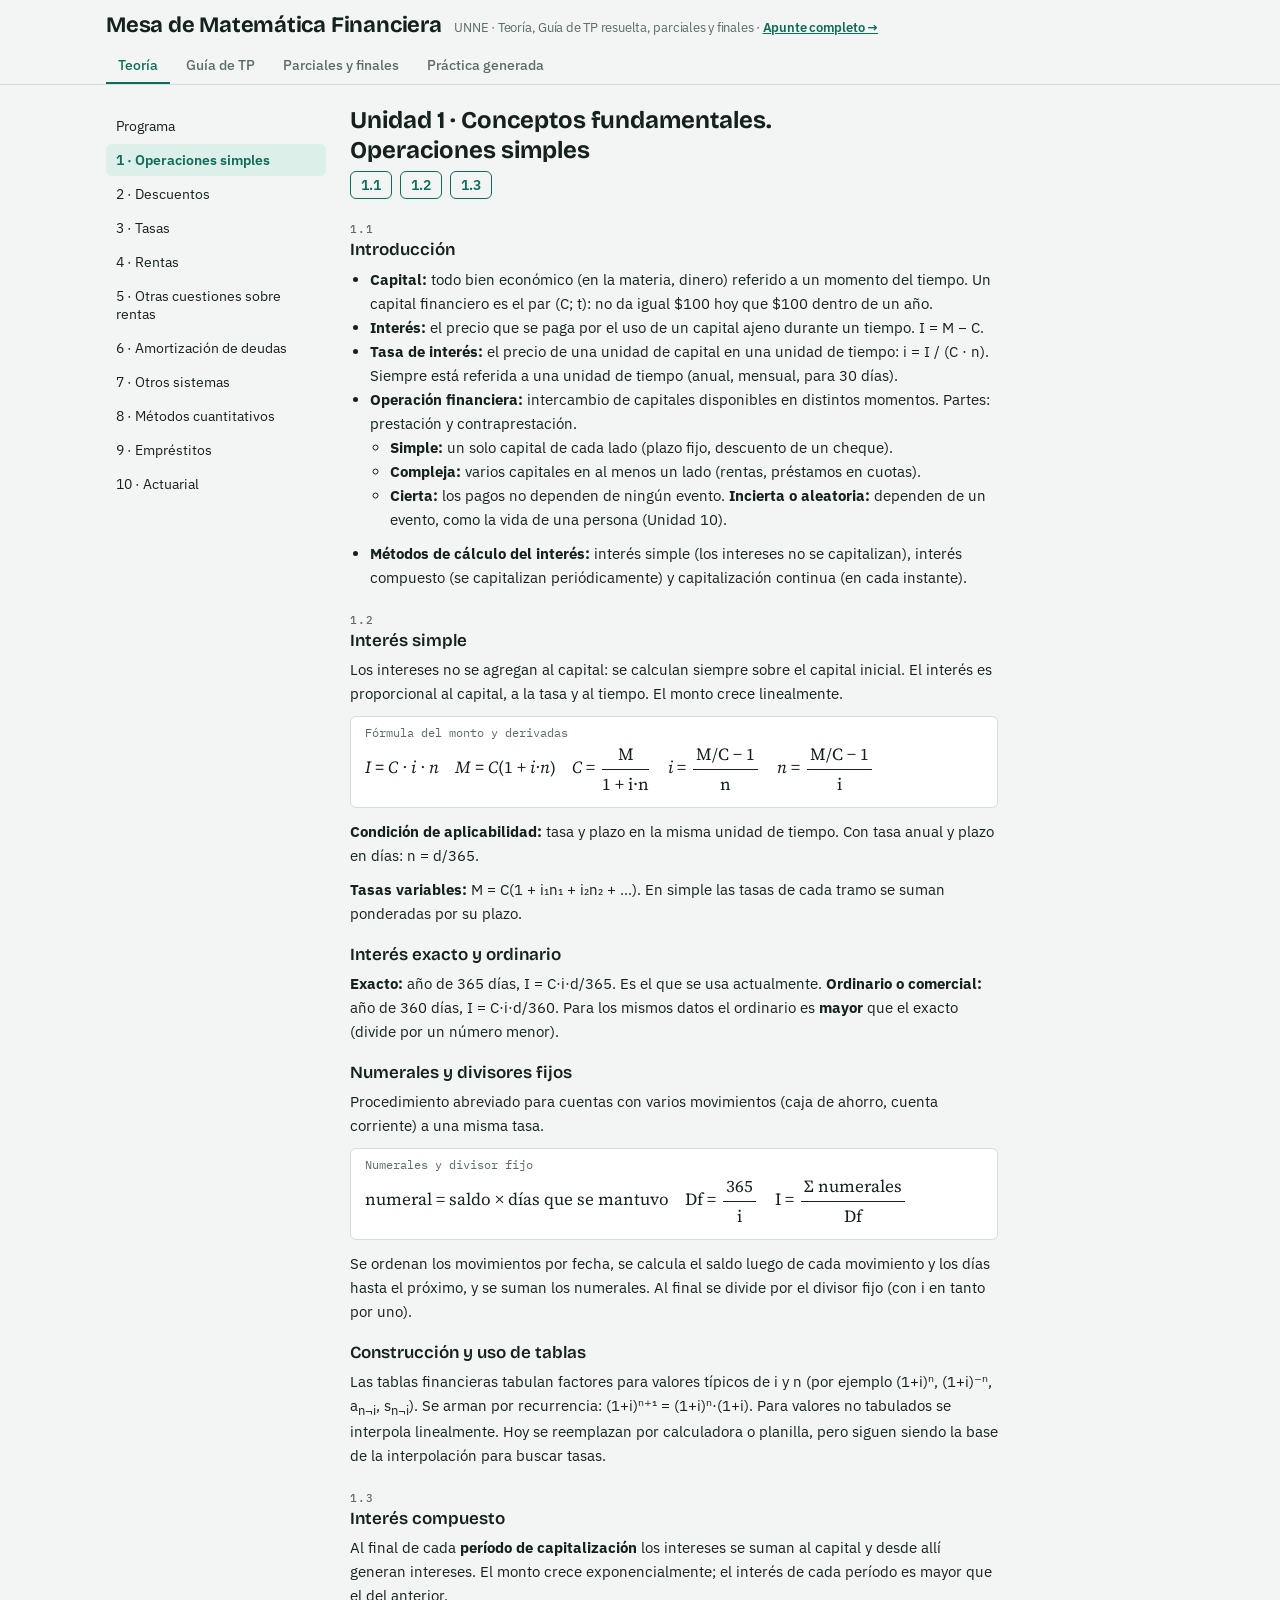
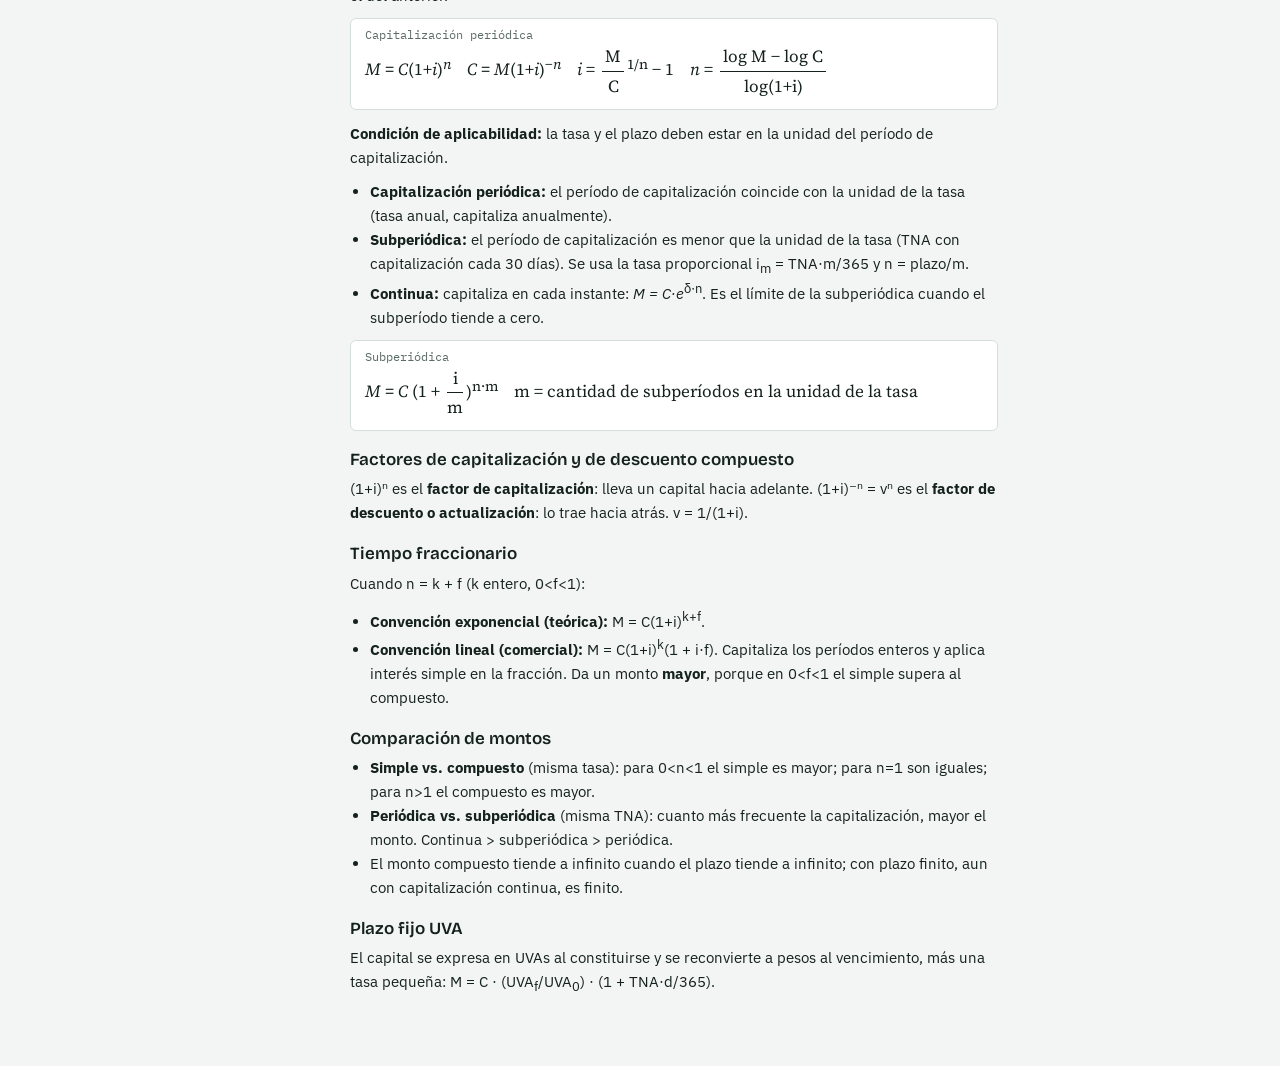
==== matematica-financiera/index.html @ 685d404f "Agregar Matemática Financiera (3er año): app de estudio y apunte completo Co-Authored-By: Claude Opu" ====
<!DOCTYPE html>
<html lang="es">
<head>
<meta charset="utf-8">
<meta name="viewport" content="width=device-width, initial-scale=1, viewport-fit=cover">
<title>Mesa de Matemática Financiera</title>
</head>
<body>
<link rel="preconnect" href="https://fonts.googleapis.com">
<link rel="stylesheet" href="https://fonts.googleapis.com/css2?family=Bricolage+Grotesque:opsz,wght@12..96,500;12..96,700&family=IBM+Plex+Sans:wght@400;500;600&family=IBM+Plex+Mono:wght@400;500&family=Source+Serif+4:ital,wght@0,400;1,400&display=swap">
<style>
/* Layout: barra superior con pestañas + columna de contenido de ancho de lectura; calculadoras en grilla de tarjetas */
:root{
  --bg:#f3f5f4; --surface:#ffffff; --ink:#14211d; --muted:#5b6b66; --line:#d6dedb;
  --accent:#0f6b5a; --accent-soft:#dcefe9; --warn:#a2541a; --ok:#1d7a3e; --bad:#b3261e;
  --display:"Bricolage Grotesque",system-ui,sans-serif;
  --body:"IBM Plex Sans",system-ui,sans-serif;
  --mono:"IBM Plex Mono",ui-monospace,Consolas,monospace;
  --math:"Source Serif 4",Georgia,serif;
}
@media (prefers-color-scheme: dark){:root:not([data-theme="light"]){
  --bg:#0f1614; --surface:#17211e; --ink:#e4ece9; --muted:#97a8a2; --line:#2a3833;
  --accent:#4fc2a6; --accent-soft:#1c3a33; --warn:#e3a066; --ok:#6fcf8e; --bad:#ff8a80; color-scheme:dark}}
:root[data-theme="dark"]{
  --bg:#0f1614; --surface:#17211e; --ink:#e4ece9; --muted:#97a8a2; --line:#2a3833;
  --accent:#4fc2a6; --accent-soft:#1c3a33; --warn:#e3a066; --ok:#6fcf8e; --bad:#ff8a80; color-scheme:dark}
*{box-sizing:border-box}
body{background:var(--bg);color:var(--ink);font:15px/1.6 var(--body);margin:0}
header{position:sticky;top:env(safe-area-inset-top,0px);z-index:5;background:var(--bg);border-bottom:1px solid var(--line)}
.hwrap{max-width:1100px;margin:0 auto;padding:12px 16px 0}
h1{font:700 22px/1.2 var(--display);margin:0 0 10px;letter-spacing:-.01em}
h1 small{font:400 13px var(--body);color:var(--muted);margin-left:8px}
nav{display:flex;gap:4px;overflow-x:auto}
nav button{font:500 14px var(--body);background:none;border:0;border-bottom:2px solid transparent;color:var(--muted);padding:8px 12px;cursor:pointer;white-space:nowrap}
nav button[aria-selected="true"]{color:var(--accent);border-bottom-color:var(--accent)}
nav button:focus-visible,button:focus-visible,input:focus-visible,select:focus-visible{outline:2px solid var(--accent);outline-offset:2px}
main{max-width:1100px;margin:0 auto;padding:20px 16px 60px}
h2{font:700 24px/1.25 var(--display);margin:0 0 6px;text-wrap:balance}
h3{font:600 17px/1.3 var(--display);margin:18px 0 6px}
p{margin:0 0 10px}
.lead{color:var(--muted);max-width:68ch;margin-bottom:18px}
.eyebrow{font:500 11px var(--mono);letter-spacing:.08em;text-transform:uppercase;color:var(--muted)}
.split{display:grid;grid-template-columns:220px 1fr;gap:24px}
.split>*{min-width:0}
.side{display:flex;flex-direction:column;gap:2px;position:sticky;top:110px;align-self:start}
.side button{text-align:left;background:none;border:0;padding:7px 10px;border-radius:6px;font:14px var(--body);color:var(--ink);cursor:pointer}
.side button.on{background:var(--accent-soft);color:var(--accent);font-weight:600}
.theory{max-width:72ch}
.theory ul{padding-left:20px;margin:0 0 10px}
.f{font:17px/1.7 var(--math);background:var(--surface);border:1px solid var(--line);border-radius:6px;padding:8px 14px;margin:8px 0 12px;overflow-x:auto}
.f i{font-style:italic}
.f .lbl{font:12px var(--mono);color:var(--muted);display:block}
.frac{display:inline-flex;flex-direction:column;vertical-align:middle;text-align:center;margin:0 3px}
.frac>span:first-child{border-bottom:1px solid currentColor;padding:0 3px}
.note{border-left:3px solid var(--warn);padding:6px 12px;background:var(--surface);margin:10px 0;font-size:14px}
.grid{display:grid;grid-template-columns:repeat(auto-fill,minmax(320px,1fr));gap:16px}
.card{background:var(--surface);border:1px solid var(--line);border-radius:8px;padding:16px;min-width:0}
.card h3{margin-top:0}
label{display:block;font-size:13px;color:var(--muted);margin:8px 0 3px}
input,select{width:100%;font:15px var(--mono);padding:7px 9px;border:1px solid var(--line);border-radius:6px;background:var(--bg);color:var(--ink)}
.row{display:grid;grid-template-columns:1fr 1fr;gap:10px}
.row>*{min-width:0}
.btn{font:600 14px var(--body);background:var(--accent);color:var(--surface);border:0;border-radius:6px;padding:8px 14px;cursor:pointer;margin-top:12px}
.btn.ghost{background:none;color:var(--accent);border:1px solid var(--accent)}
.out{font:14px/1.6 var(--mono);margin-top:12px;padding:10px;border-radius:6px;background:var(--accent-soft);white-space:pre-wrap;font-variant-numeric:tabular-nums}
.out:empty{display:none}
.tbl{overflow-x:auto;margin-top:12px}
table{border-collapse:collapse;font:13px var(--mono);font-variant-numeric:tabular-nums;width:100%}
th,td{padding:4px 8px;border-bottom:1px solid var(--line);text-align:right;white-space:nowrap}
th{color:var(--muted);font-weight:500}
.filters{display:flex;flex-wrap:wrap;gap:8px;margin-bottom:14px;align-items:center}
.filters input{max-width:280px}
.filters select{width:auto}
.chip{font:500 12px var(--mono);padding:2px 8px;border-radius:99px;background:var(--accent-soft);color:var(--accent)}
.ex{background:var(--surface);border:1px solid var(--line);border-radius:8px;padding:14px 16px;margin-bottom:12px}
.ex.done{opacity:.7}
.exhead{display:flex;justify-content:space-between;gap:10px;align-items:center;margin-bottom:6px;flex-wrap:wrap}
.ex .ans{margin-top:10px;font:14px/1.6 var(--mono);background:var(--accent-soft);padding:8px 10px;border-radius:6px}
.ex details summary{cursor:pointer;color:var(--accent);font-weight:600;font-size:14px;margin-top:6px}
.chk{display:flex;gap:6px;align-items:center;font-size:13px;color:var(--muted);cursor:pointer}
.chk input{width:auto}
.q{background:var(--surface);border:1px solid var(--line);border-radius:8px;padding:18px;max-width:760px}
.opt{display:flex;gap:10px;align-items:flex-start;padding:9px 12px;border:1px solid var(--line);border-radius:6px;margin:6px 0;cursor:pointer}
.opt input{width:auto;margin-top:5px}
.opt.right{border-color:var(--ok);background:color-mix(in srgb,var(--ok) 12%,transparent)}
.opt.wrong{border-color:var(--bad);background:color-mix(in srgb,var(--bad) 12%,transparent)}
.exp{margin-top:10px;font-size:14px;border-left:3px solid var(--accent);padding:4px 12px}
.score{display:flex;gap:16px;flex-wrap:wrap;margin-bottom:14px;font:14px var(--mono)}
.score b{font:700 22px var(--display);display:block;color:var(--accent)}
.fb{font-weight:600;margin-top:8px}
.fb.ok{color:var(--ok)} .fb.no{color:var(--bad)}
.prog{height:6px;background:var(--line);border-radius:3px;overflow:hidden;margin:4px 0 14px;max-width:420px}
.prog>div{height:100%;background:var(--accent)}
.steps{display:flex;flex-direction:column;gap:8px;margin-top:10px;font-size:14.5px}
.step{background:var(--bg);border:1px solid var(--line);border-radius:6px;padding:8px 12px;overflow-x:auto}
.step table{width:auto;margin-top:6px}
.lt{font:12.5px/1.5 var(--mono);margin:0;white-space:pre;overflow-x:auto}
.exam>summary{cursor:pointer;list-style:none;display:flex;gap:10px;align-items:center;flex-wrap:wrap}
.exam[open]>summary{margin-bottom:8px}
.src{font-size:13px;color:var(--muted)}
.xq{border-top:1px solid var(--line);padding-top:10px;margin-top:10px}
@media (max-width:760px){.split{grid-template-columns:1fr}.side{position:static;flex-direction:row;overflow-x:auto}.side button{white-space:nowrap}.row{grid-template-columns:1fr}}
@media (prefers-reduced-motion:reduce){*{transition:none!important}}
</style>

<header><div class="hwrap">
<h1>Mesa de Matemática Financiera <small>UNNE · Teoría, Guía de TP resuelta, parciales y finales · <a href="apunte.html" style="color:var(--accent);font-weight:600">Apunte completo →</a></small></h1>
<nav role="tablist" id="tabs">
  <button data-t="teoria" aria-selected="true">Teoría</button>

  <button data-t="guia">Guía de TP</button>
  <button data-t="examenes">Parciales y finales</button>
  <button data-t="practica">Práctica generada</button>
</nav></div></header>

<main>
<!-- TEORÍA -->
<section id="teoria">
  <div class="split">
    <div class="side" id="unitNav"></div>
    <div class="theory" id="unitBody"></div>
  </div>
</section>

<!-- CALCULADORAS -->

<!-- GUÍA -->
<section id="guia" hidden>
  <h2>Guía de Trabajos Prácticos 2023</h2>
  <p class="lead">Enunciados resumidos de la guía de la cátedra con la respuesta oficial y la resolución paso a paso. Resolvé en papel primero, después comparás y marcás el ejercicio como hecho. El progreso queda guardado en este navegador.</p>
  <div class="prog"><div id="gprog" style="width:0"></div></div>
  <div class="filters">
    <input id="gq" placeholder="Buscar (ej.: francés, UVA, CFT)">
    <select id="gu"></select>
    <label class="chk"><input type="checkbox" id="gpend"> Solo pendientes</label>
    <span class="chip" id="gcount"></span>
  </div>
  <div id="glist"></div>
</section>

<!-- EXÁMENES -->
<section id="examenes" hidden>
  <h2>Parciales y finales</h2>
  <p class="lead">Exámenes de la materia con enunciado y resolución desarrollada. Cada examen indica de dónde sale: la solución propuesta por la cátedra (desarrollada acá paso a paso) o una resolución propia cuando no había solución.</p>
  <div class="filters"><select id="xf"><option value="">Todos</option><option>Final</option><option>Parcial</option></select><span class="chip" id="xcount"></span></div>
  <div id="xlist"></div>
</section>

<!-- PRÁCTICA -->
<section id="practica" hidden>
  <h2>Práctica generada</h2>
  <p class="lead">Ejercicios con datos aleatorios y corrección automática (tolerancia 0,5%). Elegí un tema, resolvé y escribí el resultado.</p>
  <div class="filters"><select id="pt"></select><button class="btn ghost" style="margin:0" onclick="newProb()">Nuevo ejercicio</button></div>
  <div class="score"><div><b id="pok">0</b>correctas</div><div><b id="ptot">0</b>intentos</div></div>
  <div class="q" id="pbox"></div>
</section>

<!-- QUIZ -->
</main>

<script>
/* ---------- utilidades ---------- */
const $=id=>document.getElementById(id);
const num=id=>{const v=String($(id).value).replace(/\s/g,'').replace(/\.(?=\d{3}(\D|$))/g,'').replace(',','.');return v===''?NaN:parseFloat(v)};
const fm=(x,d=2)=>isFinite(x)?x.toLocaleString('es-AR',{minimumFractionDigits:d,maximumFractionDigits:d}):'—';
const pc=(x,d=4)=>isFinite(x)?fm(x*100,d)+'%':'—';
const store={get(k,d){try{const v=localStorage.getItem('mf_'+k);return v?JSON.parse(v):d}catch(e){return d}},set(k,v){try{localStorage.setItem('mf_'+k,JSON.stringify(v))}catch(e){}}};

/* ---------- pestañas ---------- */
document.querySelectorAll('#tabs button').forEach(b=>b.onclick=()=>show(b.dataset.t));
function show(t){if(!document.getElementById(t))t='teoria';document.querySelectorAll('#tabs button').forEach(b=>b.setAttribute('aria-selected',b.dataset.t===t));
  document.querySelectorAll('main>section').forEach(s=>s.hidden=s.id!==t);store.set('tab',t);scrollTo(0,0)}

/* ---------- TEORÍA ---------- */
const F=(lbl,html)=>`<div class="f"><span class="lbl">${lbl}</span>${html}</div>`;
const fr=(a,b)=>`<span class="frac"><span>${a}</span><span>${b}</span></span>`;
const S=(n,t)=>`<h3 id="s${n.replace('.','_')}"><span class="eyebrow">${n}</span><br>${t}</h3>`;
const UNITS=[
{id:'u0',t:'Programa',h:`
<h2>Programa de la asignatura</h2>
<p class="lead">Contenido analítico de la Resolución 350/23 (FCE–UNNE). Cada unidad de esta sección de teoría sigue la misma numeración.</p>
<ol style="padding-left:20px">
<li><b>Conceptos fundamentales. Operaciones simples.</b> Introducción · Interés simple · Interés compuesto.</li>
<li><b>Descuentos.</b> Distintos regímenes · Equivalencia de capitales · Vencimiento común y medio.</li>
<li><b>Tasas de interés y de descuento.</b> Concepto y estructura · Tasas periódicas y subperiódicas · Tasas efectivas, inflación y CFT · Equivalencia entre tasas nominales · Teoría general del interés.</li>
<li><b>Operaciones complejas: rentas.</b> Rentas en general · Ciertas temporarias constantes · Cálculo de la tasa · Relaciones entre rentas.</li>
<li><b>Otras cuestiones sobre rentas.</b> A interés simple y combinadas · Subperiódicas, fraccionadas y continuas · Variables · Perpetuas.</li>
<li><b>Sistemas de amortización de deudas.</b> Conceptos · Sistema francés.</li>
<li><b>Otros sistemas de amortización.</b> Americano · Alemán · Cuotas variables · Ahorro y préstamo · Sistemas directos · Ajuste por inflación.</li>
<li><b>Métodos cuantitativos de valuación.</b> Valuación de deudas · Proyectos de inversión · Costo capitalizado · Activos sujetos a agotamiento · Desvalorización monetaria.</li>
<li><b>Empréstitos.</b> Empréstitos en general · Valuación de un título.</li>
<li><b>Nociones de actuarial.</b> Funciones biométricas · Seguros en caso de vida · Seguros en caso de muerte · Primas periódicas · Reservas matemáticas.</li>
</ol>
<div class="note">Bibliografía básica del programa: Gianneschi, <i>Matemática Financiera</i> (2009); González Galé, <i>Elementos de Cálculo Actuarial</i> (1959). Material de la cátedra: apuntes de la Cra. Rott, Cr. López, Dr. Maurel, Cra. Allmand de Berton, Lic. Labrousse y Cra. Parmetler.</div>`},

{id:'u1',t:'1 · Operaciones simples',h:`
<h2>Unidad 1 · Conceptos fundamentales. Operaciones simples</h2>
${S('1.1','Introducción')}
<ul><li><b>Capital:</b> todo bien económico (en la materia, dinero) referido a un momento del tiempo. Un capital financiero es el par (C; t): no da igual $100 hoy que $100 dentro de un año.</li>
<li><b>Interés:</b> el precio que se paga por el uso de un capital ajeno durante un tiempo. I = M − C.</li>
<li><b>Tasa de interés:</b> el precio de una unidad de capital en una unidad de tiempo: i = I / (C · n). Siempre está referida a una unidad de tiempo (anual, mensual, para 30 días).</li>
<li><b>Operación financiera:</b> intercambio de capitales disponibles en distintos momentos. Partes: prestación y contraprestación.
 <ul><li><b>Simple:</b> un solo capital de cada lado (plazo fijo, descuento de un cheque).</li>
 <li><b>Compleja:</b> varios capitales en al menos un lado (rentas, préstamos en cuotas).</li>
 <li><b>Cierta:</b> los pagos no dependen de ningún evento. <b>Incierta o aleatoria:</b> dependen de un evento, como la vida de una persona (Unidad 10).</li></ul></li>
<li><b>Métodos de cálculo del interés:</b> interés simple (los intereses no se capitalizan), interés compuesto (se capitalizan periódicamente) y capitalización continua (en cada instante).</li></ul>

${S('1.2','Interés simple')}
<p>Los intereses no se agregan al capital: se calculan siempre sobre el capital inicial. El interés es proporcional al capital, a la tasa y al tiempo. El monto crece linealmente.</p>
${F('Fórmula del monto y derivadas',`<i>I = C · i · n</i> &nbsp;&nbsp; <i>M = C</i>(1 + <i>i·n</i>) &nbsp;&nbsp; <i>C</i> = ${fr('M','1 + i·n')} &nbsp;&nbsp; <i>i</i> = ${fr('M/C − 1','n')} &nbsp;&nbsp; <i>n</i> = ${fr('M/C − 1','i')}`)}
<p><b>Condición de aplicabilidad:</b> tasa y plazo en la misma unidad de tiempo. Con tasa anual y plazo en días: n = d/365.</p>
<p><b>Tasas variables:</b> M = C(1 + i₁n₁ + i₂n₂ + …). En simple las tasas de cada tramo se suman ponderadas por su plazo.</p>
<h3>Interés exacto y ordinario</h3>
<p><b>Exacto:</b> año de 365 días, I = C·i·d/365. Es el que se usa actualmente. <b>Ordinario o comercial:</b> año de 360 días, I = C·i·d/360. Para los mismos datos el ordinario es <b>mayor</b> que el exacto (divide por un número menor).</p>
<h3>Numerales y divisores fijos</h3>
<p>Procedimiento abreviado para cuentas con varios movimientos (caja de ahorro, cuenta corriente) a una misma tasa.</p>
${F('Numerales y divisor fijo',`numeral = saldo × días que se mantuvo &nbsp;&nbsp; Df = ${fr('365','i')} &nbsp;&nbsp; I = ${fr('Σ numerales','Df')}`)}
<p>Se ordenan los movimientos por fecha, se calcula el saldo luego de cada movimiento y los días hasta el próximo, y se suman los numerales. Al final se divide por el divisor fijo (con i en tanto por uno).</p>
<h3>Construcción y uso de tablas</h3>
<p>Las tablas financieras tabulan factores para valores típicos de i y n (por ejemplo (1+i)ⁿ, (1+i)⁻ⁿ, a<sub>n¬i</sub>, s<sub>n¬i</sub>). Se arman por recurrencia: (1+i)ⁿ⁺¹ = (1+i)ⁿ·(1+i). Para valores no tabulados se interpola linealmente. Hoy se reemplazan por calculadora o planilla, pero siguen siendo la base de la interpolación para buscar tasas.</p>

${S('1.3','Interés compuesto')}
<p>Al final de cada <b>período de capitalización</b> los intereses se suman al capital y desde allí generan intereses. El monto crece exponencialmente; el interés de cada período es mayor que el del anterior.</p>
${F('Capitalización periódica',`<i>M = C</i>(1+<i>i</i>)<sup><i>n</i></sup> &nbsp;&nbsp; <i>C = M</i>(1+<i>i</i>)<sup>−<i>n</i></sup> &nbsp;&nbsp; <i>i</i> = ${fr('M','C')}<sup>1/n</sup> − 1 &nbsp;&nbsp; <i>n</i> = ${fr('log M − log C','log(1+i)')}`)}
<p><b>Condición de aplicabilidad:</b> la tasa y el plazo deben estar en la unidad del período de capitalización.</p>
<ul><li><b>Capitalización periódica:</b> el período de capitalización coincide con la unidad de la tasa (tasa anual, capitaliza anualmente).</li>
<li><b>Subperiódica:</b> el período de capitalización es menor que la unidad de la tasa (TNA con capitalización cada 30 días). Se usa la tasa proporcional i<sub>m</sub> = TNA·m/365 y n = plazo/m.</li>
<li><b>Continua:</b> capitaliza en cada instante: <i>M = C·e</i><sup>δ·n</sup>. Es el límite de la subperiódica cuando el subperíodo tiende a cero.</li></ul>
${F('Subperiódica',`<i>M = C</i> (1 + ${fr('i','m')})<sup>n·m</sup> &nbsp;&nbsp; m = cantidad de subperíodos en la unidad de la tasa`)}
<h3>Factores de capitalización y de descuento compuesto</h3>
<p>(1+i)ⁿ es el <b>factor de capitalización</b>: lleva un capital hacia adelante. (1+i)⁻ⁿ = vⁿ es el <b>factor de descuento o actualización</b>: lo trae hacia atrás. v = 1/(1+i).</p>
<h3>Tiempo fraccionario</h3>
<p>Cuando n = k + f (k entero, 0&lt;f&lt;1):</p>
<ul><li><b>Convención exponencial (teórica):</b> M = C(1+i)<sup>k+f</sup>.</li>
<li><b>Convención lineal (comercial):</b> M = C(1+i)<sup>k</sup>(1 + i·f). Capitaliza los períodos enteros y aplica interés simple en la fracción. Da un monto <b>mayor</b>, porque en 0&lt;f&lt;1 el simple supera al compuesto.</li></ul>
<h3>Comparación de montos</h3>
<ul><li><b>Simple vs. compuesto</b> (misma tasa): para 0&lt;n&lt;1 el simple es mayor; para n=1 son iguales; para n&gt;1 el compuesto es mayor.</li>
<li><b>Periódica vs. subperiódica</b> (misma TNA): cuanto más frecuente la capitalización, mayor el monto. Continua &gt; subperiódica &gt; periódica.</li>
<li>El monto compuesto tiende a infinito cuando el plazo tiende a infinito; con plazo finito, aun con capitalización continua, es finito.</li></ul>
<h3>Plazo fijo UVA</h3>
<p>El capital se expresa en UVAs al constituirse y se reconvierte a pesos al vencimiento, más una tasa pequeña: M = C · (UVA<sub>f</sub>/UVA<sub>0</sub>) · (1 + TNA·d/365).</p>`},

{id:'u2',t:'2 · Descuentos',h:`
<h2>Unidad 2 · Descuentos</h2>
${S('2.1','Descuento. Distintos regímenes')}
<p><b>Descuento:</b> operación de adelantar el cobro de un capital (documento, pagaré, cheque de pago diferido) con vencimiento futuro. Elementos: N valor nominal o escrito (al vencimiento), V valor actual o efectivo, D = N − V descuento, n plazo que falta para el vencimiento.</p>
<h3>Descuento comercial (o bancario)</h3>
<p>Interés simple sobre el valor <b>nominal</b> con una tasa de descuento (adelantada) d.</p>
${F('Fórmulas',`<i>D<sub>c</sub> = N · d · n</i> &nbsp;&nbsp; <i>V = N</i>(1 − <i>d·n</i>) &nbsp;&nbsp; <i>N</i> = ${fr('V','1 − d·n')} &nbsp;&nbsp; <i>n</i> = ${fr('D','N · d')}`)}
<p>Limitación: si d·n ≥ 1, V ≤ 0 (absurdo). Si d fuera negativa, V &gt; N. Con gastos y sellado sobre N: V = N(1 − d·n − g).</p>
<h3>Descuento racional (o matemático) a interés simple</h3>
<p>Interés simple sobre el valor <b>actual</b> con tasa de interés (vencida) i. Es la inversa del monto simple.</p>
${F('Fórmulas',`<i>V</i> = ${fr('N','1 + i·n')} &nbsp;&nbsp; <i>D<sub>r</sub> = V · i · n</i> = ${fr('N · i · n','1 + i·n')}`)}
<h3>Descuento compuesto discreto y continuo</h3>
${F('Racional compuesto (tasa vencida)',`<i>V = N</i>(1+<i>i</i>)<sup>−n</sup> &nbsp;&nbsp; <i>D = N</i>[1 − (1+<i>i</i>)<sup>−n</sup>]`)}
${F('Continuo',`<i>V = N · e</i><sup>−δ·n</sup> &nbsp;&nbsp; <i>D = N</i>(1 − e<sup>−δn</sup>)`)}
<h3>Descuento con tasa de descuento (compuesto)</h3>
<p>La tasa adelantada se aplica período a período sobre el valor que va quedando:</p>
${F('Fórmula',`<i>V = N</i>(1 − <i>d</i>)<sup>n</sup> &nbsp;&nbsp; <i>D = N</i>[1 − (1 − d)<sup>n</sup>]`)}
<h3>Comparación entre los distintos tipos</h3>
<ul><li>D<sub>c</sub> − D<sub>r</sub> = D<sub>r</sub>·i·n: el comercial siempre supera al racional simple (a igual tasa).</li>
<li>Para n&gt;1 y la misma tasa: <b>menor valor actual</b> (mayor descuento) con el <b>comercial</b>; <b>mayor valor actual</b> (menor descuento) con el <b>racional a interés simple</b>. El compuesto queda en medio.</li>
<li>Para 0&lt;n&lt;1 el racional compuesto da menor V que el simple (se invierte la relación simple/compuesto).</li></ul>

${S('2.2','Equivalencia de capitales')}
<p>Dos o más capitales (o conjuntos de capitales) son <b>equivalentes</b> a una tasa dada si, valuados en un mismo momento (fecha focal), tienen el mismo valor.</p>
${F('Ecuación de equivalencia',`Σ V(capitales que se reemplazan) = Σ V(capitales nuevos), todos a la misma tasa y fecha`)}
<ul><li>A <b>interés compuesto</b> la equivalencia se mantiene cualquiera sea la fecha focal: es el método adecuado.</li>
<li>A <b>interés simple o descuento comercial</b> el resultado depende de la fecha elegida; por eso se acuerda (habitualmente el momento de la operación o de la refinanciación).</li>
<li>Aplicaciones: refinanciaciones, reemplazo de cheques, cálculo del precio de contado de una venta en cuotas.</li></ul>

${S('2.3','Vencimiento común y vencimiento medio')}
<p><b>Vencimiento común:</b> se reemplazan varios documentos por uno solo, con fecha de vencimiento o nominal fijado; la incógnita es el otro dato.</p>
${F('Comercial: plazo del documento único de valor N',`N(1 − d·n) = Σ N<sub>k</sub>(1 − d·n<sub>k</sub>) &nbsp;⇒&nbsp; <i>n</i> = ${fr('N − Σ N<sub>k</sub>(1 − d·n<sub>k</sub>)','N · d')}`)}
${F('Compuesto',`N(1+i)<sup>−n</sup> = Σ N<sub>k</sub>(1+i)<sup>−n<sub>k</sub></sup> &nbsp;⇒&nbsp; n = ${fr('log N − log Σ V<sub>k</sub>','log(1+i)')}`)}
<p><b>Vencimiento medio:</b> caso particular en que el nominal del nuevo documento es la <b>suma de los nominales</b>: N = ΣN<sub>k</sub>.</p>
${F('Vencimiento medio con descuento comercial',`<i>n</i> = ${fr('Σ N<sub>k</sub> · n<sub>k</sub>','Σ N<sub>k</sub>')} &nbsp;&nbsp; (promedio ponderado: no depende de la tasa)`)}
<p>Con descuento racional o compuesto el vencimiento medio sí depende de la tasa y se obtiene de la ecuación de equivalencia.</p>`},

{id:'u3',t:'3 · Tasas',h:`
<h2>Unidad 3 · Tasas de interés y de descuento</h2>
${S('3.1','Tasa de interés y de descuento. Estructura de la tasa')}
<ul><li><b>Tasa de interés (vencida) i:</b> rendimiento por unidad de capital <b>inicial</b>: i = I/C. Se paga al final.</li>
<li><b>Tasa de descuento (adelantada) d:</b> rendimiento por unidad de capital <b>final</b>: d = D/N. Se cobra al inicio.</li></ul>
${F('Relación para el mismo plazo',`<i>d</i> = ${fr('i','1 + i')} &nbsp;&nbsp; <i>i</i> = ${fr('d','1 − d')} &nbsp;&nbsp; (d &lt; i siempre) &nbsp;&nbsp; d = i·v`)}
<p><b>Estructura de la tasa de interés:</b> la tasa de mercado se compone de una tasa pura (precio del tiempo, real), una prima por inflación esperada y una prima por riesgo (de crédito, de liquidez, de plazo), más los costos de intermediación. Por eso la tasa activa (que cobran los bancos) supera a la pasiva (que pagan).</p>

${S('3.2','Tasas de interés periódicas y subperiódicas')}
<ul><li><b>Nominal (TNA):</b> la tasa anual pactada en el contrato; sirve de base para calcular las demás. Con capitalización subperiódica no es la que efectivamente se gana.</li>
<li><b>Proporcional:</b> i<sub>m</sub> = TNA·m/365 (o TNA/k con k subperíodos al año). Se obtiene dividiendo la nominal; es la efectiva para el subperíodo.</li>
<li><b>Efectiva:</b> la que realmente se obtiene en un período, considerando las capitalizaciones: i = (1 + TNA/k)<sup>k</sup> − 1.</li>
<li><b>Equivalente:</b> la tasa subperiódica i<sub>(k)</sub> que capitalizada k veces produce lo mismo que la efectiva: i<sub>(k)</sub> = (1+i)<sup>1/k</sup> − 1.</li>
<li><b>Convertible j<sub>k</sub>:</b> la tasa equivalente multiplicada por la cantidad de subperíodos: j<sub>k</sub> = k·[(1+i)<sup>1/k</sup> − 1]. Es la TNA que, con capitalización k veces al año, rinde la misma efectiva. Disminuye a medida que aumenta k y su límite es la tasa instantánea.</li>
<li><b>Tasa de descuento:</b> la equivalente adelantada: d = i/(1+i).</li></ul>
<h3>Comparación analítica entre tasas</h3>
<p>Para una misma efectiva anual i: i &gt; j<sub>2</sub> &gt; j<sub>12</sub> &gt; … &gt; δ &gt; … &gt; d. La efectiva es la mayor y la de descuento la menor; con capitalización periódica efectiva = nominal.</p>

${S('3.3','Tasas efectivas')}
${F('Efectiva para el plazo de la operación',`interés simple: i<sub>p</sub> = TNA·d/365 &nbsp;&nbsp; compuesto: i<sub>p</sub> = (1+i<sub>m</sub>)<sup>d/m</sup> − 1 &nbsp;&nbsp; descuento comercial: i<sub>p</sub> = ${fr('d·n','1 − d·n')}`)}
${F('Efectivas equivalentes para distintos plazos',`(1 + i<sub>p1</sub>)<sup>1/p1</sup> = (1 + i<sub>p2</sub>)<sup>1/p2</sup> &nbsp;&nbsp; TEA = (1 + i<sub>p</sub>)<sup>365/p</sup> − 1`)}
<p>La TEA permite comparar operaciones de distinto plazo y método: dos operaciones son igual de convenientes si tienen la misma TEA.</p>
<h3>Tasa de inflación y tasa de interés real</h3>
${F('Inflación del período',`π = ${fr('IPC<sub>f</sub>','IPC<sub>0</sub>')} − 1 = (1+π<sub>1</sub>)(1+π<sub>2</sub>)… − 1 &nbsp;&nbsp; promedio mensual: (1+π)<sup>1/n</sup> − 1`)}
${F('Tasa real (Fisher)',`1 + r = ${fr('1 + i','1 + π')} &nbsp;&nbsp; r = ${fr('i − π','1 + π')}`)}
${F('Resultado financiero',`RF = M − C(1+π) = C(1+π)·r`)}
<p>r &gt; 0: el acreedor gana poder adquisitivo y el deudor tiene un costo real. r &lt; 0: el acreedor pierde y el deudor gana.</p>
<h3>Costo financiero total (CFT)</h3>
<p>Tasa efectiva que refleja el costo real de un crédito incluyendo intereses, gastos administrativos, comisiones, seguros e impuestos (sellado, IVA). Es la tasa que iguala el importe <b>neto recibido</b> con lo <b>efectivamente pagado</b>.</p>
${F('CFT de una operación simple',`i<sub>CFT</sub> = ${fr('M<sub>pagado</sub>','V<sub>neto recibido</sub>')} − 1 (para el plazo) &nbsp;&nbsp; luego se anualiza (TNA o TEA)`)}
<p>Para el banco el rendimiento excluye los conceptos que no percibe (el impuesto de sellos va al fisco), por eso CFT del cliente ≥ rendimiento del banco.</p>

${S('3.4','Equivalencia entre tasas nominales')}
<p>Dos tasas nominales son equivalentes si producen la misma tasa efectiva para un mismo plazo, aunque correspondan a distintos métodos de cálculo o distintos plazos de operación.</p>
${F('TNA a m₁ días → TNA a m₂ días (compuesto)',`TNA<sub>2</sub> = [(1 + TNA<sub>1</sub>·m<sub>1</sub>/365)<sup>m<sub>2</sub>/m<sub>1</sub></sup> − 1] · ${fr('365','m<sub>2</sub>')}`)}
${F('Interés simple ↔ descuento comercial (mismo plazo n)',`<i>i</i> = ${fr('d','1 − d·n')} &nbsp;&nbsp; <i>d</i> = ${fr('i','1 + i·n')}`)}
${F('Tasa media',`compuesto: (1+ī)<sup>Σn<sub>k</sub></sup> = Π(1+i<sub>k</sub>)<sup>n<sub>k</sub></sup> &nbsp;&nbsp; simple: ī = ${fr('Σ i<sub>k</sub> n<sub>k</sub>','Σ n<sub>k</sub>')} (o ponderada por C·n si hay varios capitales)`)}
<p>Para mantener la TEA, si el período de capitalización se alarga (de 30 a 60 días), la TNA debe aumentar.</p>

${S('3.5','Teoría general del interés')}
<p><b>El fenómeno de la capitalización:</b> el capital es una función del tiempo f(t). Se estudia su crecimiento por unidad de capital y de tiempo.</p>
${F('Tasa instantánea',`δ(t) = ${fr('f′(t)','f(t)')} = ${fr('d','dt')} ln f(t) &nbsp;&nbsp; (intensidad de crecimiento en cada instante)`)}
${F('Fórmula general de la capitalización',`f(t) = f(0) · e<sup>∫₀ᵗ δ(s) ds</sup> &nbsp;&nbsp; ∫₀ᵗ δ(s) ds = factor logarítmico de capitalización`)}
<ul><li><b>Interés simple:</b> f(t) = C(1+i·t) ⇒ δ(t) = i/(1+i·t): <b>decrece</b> con el tiempo, porque el crecimiento absoluto es constante pero cada vez es menor en relación al monto acumulado.</li>
<li><b>Interés compuesto:</b> f(t) = C(1+i)<sup>t</sup> ⇒ δ = ln(1+i): <b>constante</b>. Por eso el compuesto es el régimen financieramente coherente.</li></ul>
${F('Relaciones',`δ = ln(1+i) &nbsp;&nbsp; i = e<sup>δ</sup> − 1 &nbsp;&nbsp; δ = lim j<sub>k</sub> (k→∞)`)}
<p>La tasa instantánea genera una efectiva mayor que ella misma.</p>`},

{id:'u4',t:'4 · Rentas',h:`
<h2>Unidad 4 · Operaciones complejas: rentas</h2>
${S('4.1','Rentas en general')}
<p><b>Renta:</b> sucesión de capitales (términos o cuotas) con vencimientos equidistantes. Elementos: término c, período (tiempo entre dos términos), número de términos n, tasa i, momento de valuación.</p>
<h3>Clasificación</h3>
<ul><li>Por la certeza: <b>ciertas</b> (pagos seguros) o <b>aleatorias/inciertas</b> (dependen de un evento, como las vitalicias).</li>
<li>Por la duración: <b>temporarias</b> (n finito) o <b>perpetuas</b>.</li>
<li>Por los términos: <b>constantes</b> o <b>variables</b> (en progresión aritmética, geométrica o sin ley).</li>
<li>Por el vencimiento del término dentro del período: <b>vencidas</b> (al final) o <b>adelantadas</b> (al inicio).</li>
<li>Por el momento de valuación: <b>inmediatas</b> (al inicio del primer período), <b>diferidas</b> (k períodos antes) o <b>anticipadas</b> (h períodos después del inicio; el caso extremo es el valor final).</li>
<li>Por el régimen: a interés <b>simple</b> o <b>compuesto</b>.</li>
<li>Por la relación entre período de pago y de capitalización: <b>periódicas</b>, <b>subperiódicas</b>, <b>fraccionadas</b>, <b>continuas</b>.</li></ul>
<p><b>Planteo general:</b> el valor actual es la suma de los valores actuales de cada término a la fecha de valuación; el valor final, la suma de los montos de cada término al final del último período.</p>

${S('4.2','Rentas ciertas temporarias constantes')}
${F('Valor final vencido (deducción: suma de una progresión geométrica de razón 1+i)',`<i>S = c</i>[(1+i)<sup>n−1</sup> + … + (1+i) + 1] = <i>c</i> · ${fr('(1+i)<sup>n</sup> − 1','i')} = <i>c · s</i><sub>n¬i</sub>`)}
${F('Valor actual vencido',`<i>V = c</i>[v + v² + … + vⁿ] = <i>c</i> · ${fr('1 − (1+i)<sup>−n</sup>','i')} = <i>c · a</i><sub>n¬i</sub>`)}
${F('Adelantadas',`<i>V' = c · a</i><sub>n¬i</sub>(1+i) = c(1 + a<sub>n−1¬i</sub>) &nbsp;&nbsp; <i>S' = c · s</i><sub>n¬i</sub>(1+i) = c(s<sub>n+1¬i</sub> − 1)`)}
${F('Diferidas k períodos',`<sub>k/</sub>V = c · a<sub>n¬i</sub>(1+i)<sup>−k</sup> = c(a<sub>n+k¬i</sub> − a<sub>k¬i</sub>)`)}
${F('Anticipadas h períodos',`<sub>h/</sub>V = c · a<sub>n¬i</sub>(1+i)<sup>h</sup>`)}
<h3>Fórmulas derivadas</h3>
${F('Cuota',`c = ${fr('V · i','1 − (1+i)<sup>−n</sup>')} &nbsp;&nbsp; c = ${fr('S · i','(1+i)<sup>n</sup> − 1')}`)}
${F('Número de términos (vencidas)',`n = ${fr('log c − log(c − V·i)','log(1+i)')} &nbsp;&nbsp; n = ${fr('log(S·i + c) − log c','log(1+i)')}`)}
${F('Adelantadas',`n = ${fr('log[c(1+i)] − log[c(1+i) − V\'·i]','log(1+i)')} &nbsp;&nbsp; n = ${fr('log[S\'·i + c(1+i)] − log[c(1+i)]','log(1+i)')}`)}
<h3>Soluciones prácticas cuando n no es entero</h3>
<ol><li>Pagar la parte entera de cuotas y una cuota adicional menor (al período siguiente).</li>
<li>Redondear n hacia arriba y recalcular una cuota menor; o hacia abajo y una cuota mayor.</li>
<li>Pagar un anticipo (en valor actual) o un pago adicional junto con la última cuota (en valor final) que complete la diferencia.</li></ol>
<p><b>Tablas:</b> los factores a<sub>n¬i</sub>, s<sub>n¬i</sub> y sus inversos (1/a<sub>n¬i</sub> = factor de recuperación de capital, 1/s<sub>n¬i</sub> = factor de fondo amortizante) se tabulan. Relación: 1/a<sub>n¬i</sub> = 1/s<sub>n¬i</sub> + i.</p>

${S('4.3','Cálculo de la tasa de interés en las rentas')}
<p>De V = c·a<sub>n¬i</sub> no puede despejarse i algebraicamente (ecuación de grado n). Se usan métodos aproximados.</p>
<p><b>a) Aproximaciones sucesivas (interpolación lineal):</b> se buscan dos tasas i₁ e i₂ que dejen el factor a<sub>n¬i</sub> = V/c entre sus valores, y se interpola:</p>
${F('Interpolación',`i ≈ i<sub>1</sub> + (i<sub>2</sub> − i<sub>1</sub>) · ${fr('a(i<sub>1</sub>) − V/c','a(i<sub>1</sub>) − a(i<sub>2</sub>)')}`)}
<p>Se repite acotando el intervalo hasta la precisión deseada. También puede aplicarse Newton-Raphson.</p>
<p><b>b) Fórmula de Baily:</b> da una aproximación muy buena en un solo paso.</p>
${F('Baily — valor actual vencido',`h = (${fr('n·c','V')})<sup>2/(n+1)</sup> − 1 &nbsp;&nbsp; i ≈ h · ${fr('12 − (n − 1)h','12 − 2(n − 1)h')}`)}
${F('Baily — valor final vencido',`h = 1 − (${fr('n·c','S')})<sup>2/(n−1)</sup> &nbsp;&nbsp; i ≈ h · ${fr('12 + (n − 1)h','12 + 2(n − 1)h')}`)}
<p><b>c) Otras formas:</b> funciones de planilla de cálculo (TASA, TIR en Excel) y calculadoras financieras.</p>

${S('4.4','Relaciones entre las rentas')}
<ul><li>Adelantada = vencida · (1+i) (en VA y en VF): el VA adelantado es mayor porque cada término se descuenta un período menos; el VF adelantado es mayor porque cada término capitaliza un período más.</li>
<li>VF = VA · (1+i)<sup>n</sup>; VA = VF · (1+i)<sup>−n</sup>.</li>
<li>Diferida = inmediata · (1+i)<sup>−k</sup>; anticipada = inmediata · (1+i)<sup>h</sup>.</li>
<li>Una renta adelantada diferida k períodos equivale a una vencida diferida k−1 períodos.</li>
<li>a<sub>n¬i</sub> = s<sub>n¬i</sub>·vⁿ y 1/a<sub>n¬i</sub> = 1/s<sub>n¬i</sub> + i.</li>
<li>El diferimiento solo afecta el valor actual; el valor final no cambia.</li></ul>`},

{id:'u5',t:'5 · Otras cuestiones sobre rentas',h:`
<h2>Unidad 5 · Otras cuestiones sobre rentas</h2>
${S('5.1','Rentas ciertas temporarias constantes a interés simple')}
<p>Cada término genera interés simple hasta el final; el valor final es la suma de los montos simples (progresión aritmética).</p>
${F('Valor final',`vencida: <i>S = c · n</i>[1 + ${fr('i(n − 1)','2')}] &nbsp;&nbsp; adelantada: <i>S' = c · n</i>[1 + ${fr('i(n + 1)','2')}]`)}
${F('Derivadas',`c = ${fr('S','n[1 + i(n−1)/2]')} &nbsp;&nbsp; i = ${fr('2(S − c·n)','c·n(n − 1)')}`)}
<h3>Fórmula combinada</h3>
<p>Rentas subperiódicas a interés simple dentro del período y periódicas a interés compuesto entre períodos (ej.: depósitos mensuales con capitalización semestral). Se reemplazan los m términos de cada período por su <b>término equivalente</b> al final del período, y con él se arma una renta compuesta.</p>
${F('Término equivalente y valor final combinado',`R = c · m[1 + ${fr('i<sub>m</sub>(m − 1)','2')}] &nbsp;&nbsp; S = R · s<sub>n¬i</sub> &nbsp;&nbsp; (i<sub>m</sub>: tasa del subperíodo, i: tasa del período)`)}

${S('5.2','Rentas subperiódicas, fraccionadas y continuas')}
<ul><li><b>Subperiódicas:</b> el período de pago es mayor que el de capitalización (pagos trimestrales, capitalización mensual). Se calcula la tasa equivalente para el período de pago: i<sub>p</sub> = (1+i<sub>m</sub>)<sup>k</sup> − 1, y se aplica la fórmula común.</li>
<li><b>Fraccionadas:</b> hay varios pagos (m) dentro de cada período de capitalización. A interés compuesto se usa la tasa equivalente para el subperíodo de pago, i<sub>(m)</sub> = (1+i)<sup>1/m</sup> − 1, con n·m términos.</li>
<li><b>Continuas:</b> el flujo se recibe en forma continua (pagos infinitamente frecuentes).</li></ul>
${F('Fraccionada (por factor de corrección)',`V = c·m · a<sub>n¬i</sub> · ${fr('i','j<sub>m</sub>')} &nbsp;&nbsp; j<sub>m</sub> = m[(1+i)<sup>1/m</sup> − 1] (c·m: pago anual)`)}
${F('Continua (flujo anual R)',`V = R · ${fr('1 − (1+i)<sup>−n</sup>','δ')} = R · a<sub>n¬i</sub> · ${fr('i','δ')} &nbsp;&nbsp; S = R · ${fr('(1+i)<sup>n</sup> − 1','δ')}`)}

${S('5.3','Rentas ciertas temporarias variables')}
<h3>a) En progresión aritmética (c, c+h, c+2h, …)</h3>
${F('Valor actual vencido',`V = (c + ${fr('h','i')} + n·h) · a<sub>n¬i</sub> − ${fr('n · h','i')}`)}
${F('Valor final vencido',`S = (c + ${fr('h','i')}) · s<sub>n¬i</sub> − ${fr('n · h','i')}`)}
<p>Término p: c<sub>p</sub> = c + (p−1)h. Adelantadas: multiplicar por (1+i). Si h es negativa la renta decrece.</p>
<h3>b) En progresión geométrica (c, c·q, c·q², …)</h3>
${F('Valor actual vencido (q ≠ 1+i)',`V = c · ${fr('1 − qⁿ(1+i)<sup>−n</sup>','1 + i − q')} &nbsp;&nbsp; S = c · ${fr('(1+i)<sup>n</sup> − qⁿ','1 + i − q')}`)}
${F('Caso q = 1 + i',`V = ${fr('n · c','1 + i')} &nbsp;&nbsp; S = n · c(1+i)<sup>n−1</sup>`)}
<p>Término p: c<sub>p</sub> = c·q<sup>p−1</sup>; q = 1 + g (g: tasa de crecimiento; negativa si decrece).</p>

${S('5.4','Rentas perpetuas')}
<p>No tienen valor final; su valor actual es finito porque los términos lejanos valen cada vez menos (límite cuando n→∞).</p>
${F('Constantes',`vencida: V = ${fr('c','i')} &nbsp;&nbsp; adelantada: V = ${fr('c(1+i)','i')} &nbsp;&nbsp; diferida k: V = ${fr('c','i')}(1+i)<sup>−k</sup>`)}
${F('Variables en progresión aritmética',`V = ${fr('c','i')} + ${fr('h','i²')}`)}
${F('Variables en progresión geométrica (g &lt; i)',`V = ${fr('c','i − g')} &nbsp;&nbsp; (modelo de Gordon: precio de una acción con dividendos crecientes)`)}
<p>Si g ≥ i la perpetuidad geométrica no converge. Aplicaciones: valuación de acciones, donaciones y premios perpetuos, impuestos de cobro indefinido, costo capitalizado.</p>`},

{id:'u6',t:'6 · Amortización de deudas',h:`
<h2>Unidad 6 · Sistemas de amortización de deudas</h2>
${S('6.1','Conceptos fundamentales')}
<p><b>Amortizar</b> una deuda es extinguirla gradualmente mediante pagos periódicos. Un sistema de amortización es el conjunto de reglas que determina cómo se compone cada pago.</p>
<ul><li><b>Composición de la cuota:</b> c<sub>p</sub> = t<sub>p</sub> + I<sub>p</sub>, donde t<sub>p</sub> es la <b>amortización real</b> (reintegro de capital) e I<sub>p</sub> el <b>interés</b> del período sobre el saldo: I<sub>p</sub> = V<sub>p−1</sub>·i.</li>
<li>Σ t<sub>p</sub> = V (la suma de amortizaciones reales es la deuda).</li>
<li><b>Condición de equivalencia:</b> la suma de los valores actuales de todas las cuotas, a la tasa pactada, debe ser igual al préstamo.</li>
<li><b>Saldo o deuda pendiente</b> V<sub>p</sub>: método retrospectivo (V − total amortizado) o prospectivo (valor actual de las cuotas que faltan). Ambos coinciden en los sistemas sobre saldos.</li>
<li><b>Cuadro de evolución (marcha):</b> período, cuota, interés, amortización real, total amortizado y saldo.</li></ul>

${S('6.2','Sistema francés de amortización (progresivo)')}
<p><b>Características:</b> cuota constante, vencida; interés decreciente; amortización real creciente en progresión geométrica de razón (1+i). Es una renta cierta, temporaria, constante, vencida, inmediata.</p>
${F('Fórmula fundamental',`V = c · a<sub>n¬i</sub> &nbsp;⇒&nbsp; c = V · ${fr('i','1 − (1+i)<sup>−n</sup>')}`)}
<h3>Fondo amortizante y amortizaciones reales sucesivas</h3>
${F('Fondo amortizante t₁ y ley de las amortizaciones',`t<sub>1</sub> = c − V·i = ${fr('V','s<sub>n¬i</sub>')} &nbsp;&nbsp; t<sub>p</sub> = t<sub>1</sub>(1+i)<sup>p−1</sup> &nbsp;&nbsp; t<sub>p+1</sub> − t<sub>p</sub> = t<sub>p</sub>·i`)}
<h3>La deuda en función del fondo amortizante</h3>
${F('Deuda',`V = t<sub>1</sub> · s<sub>n¬i</sub> &nbsp;&nbsp; (la deuda es el valor final de las amortizaciones que la extinguen)`)}
<h3>Total amortizado y deuda pendiente</h3>
${F('Después de pagar la cuota p',`T<sub>p</sub> = t<sub>1</sub> · s<sub>p¬i</sub> &nbsp;&nbsp; V<sub>p</sub> = V − T<sub>p</sub> = c · a<sub>n−p¬i</sub> = V(1+i)<sup>p</sup> − c · s<sub>p¬i</sub>`)}
<h3>Interés de un período</h3>
${F('Interés de la cuota p',`I<sub>p</sub> = V<sub>p−1</sub>·i = c − t<sub>p</sub> = c[1 − (1+i)<sup>−(n−p+1)</sup>] &nbsp;&nbsp; I<sub>p</sub> − I<sub>p+1</sub> = t<sub>p</sub>·i &nbsp;&nbsp; interés total = n·c − V`)}
<h3>Período en que se amortiza una parte de la deuda</h3>
${F('Momento en que el total amortizado es una fracción α de V',`α·V = t<sub>1</sub> · s<sub>p¬i</sub> &nbsp;⇒&nbsp; p = ${fr('log(1 + α·V·i/t<sub>1</sub>)','log(1+i)')}`)}
<p><b>Período medio de reembolso:</b> caso α = ½, el momento en que se canceló la mitad de la deuda. En el francés es mayor que n/2 porque las amortizaciones son crecientes.</p>
<h3>Modificaciones de las condiciones iniciales</h3>
<p>En todos los casos se toma el saldo luego de la última cuota pagada y se replantea:</p>
<ul><li><b>Anticipos y amortizaciones extraordinarias:</b> el pago extra reduce el saldo; puede mantenerse el plazo (baja la cuota) o mantenerse la cuota (baja el número de cuotas).</li>
<li><b>Cambio de tasa:</b> nueva cuota c' = V<sub>p</sub>/a<sub>n−p¬i'</sub>.</li>
<li><b>Cambio de plazo:</b> c' = V<sub>p</sub>/a<sub>n'¬i</sub> con el nuevo número de cuotas restantes.</li>
<li><b>Cambio de cuota:</b> se despeja el nuevo n a partir de V<sub>p</sub> = c'·a<sub>n'¬i</sub>.</li></ul>
<p>Comprobación: la suma de los VA de las cuotas efectivamente pagadas, cada tramo a su tasa, debe dar la deuda original.</p>`},

{id:'u7',t:'7 · Otros sistemas',h:`
<h2>Unidad 7 · Otros sistemas de amortización</h2>
${S('7.1','Sistema americano')}
<p><b>Características:</b> durante el plazo solo se pagan los intereses (V·i); el capital se devuelve íntegro al final. Para reunirlo el deudor constituye un <b>fondo amortizante</b> (renta de ahorro) a la tasa pasiva j. Combina dos operaciones: el préstamo y el fondo.</p>
${F('Fórmulas',`servicio de intereses = V·i &nbsp;&nbsp; cuota de ahorro = ${fr('V','s<sub>n¬j</sub>')} &nbsp;&nbsp; desembolso periódico: c = V·i + ${fr('V','s<sub>n¬j</sub>')} = V(i + ${fr('1','s<sub>n¬j</sub>')})`)}
<h3>Comparación con el francés</h3>
<p>Cuota francesa: V(i + 1/s<sub>n¬i</sub>). Como la tasa activa i suele ser mayor que la pasiva j, s<sub>n¬j</sub> &lt; s<sub>n¬i</sub> y el desembolso americano es mayor.</p>
<ul><li><b>Deudor:</b> si j &lt; i le conviene el francés; si j = i son indiferentes; si j &gt; i, el americano.</li>
<li><b>Acreedor:</b> en el americano mantiene todo el capital invertido a la tasa activa durante todo el plazo y cobra más intereses.</li></ul>
<h3>Tasa efectiva del sistema</h3>
<p>La que iguala V con el desembolso total del deudor: V = c·a<sub>n¬r</sub> con c = V·i + V/s<sub>n¬j</sub>. Resulta mayor que i cuando j &lt; i.</p>

${S('7.2','Sistema alemán (amortización real constante)')}
${F('Fórmulas',`t = ${fr('V','n')} &nbsp;&nbsp; V<sub>p</sub> = V(1 − ${fr('p','n')}) &nbsp;&nbsp; I<sub>p</sub> = V·i(1 − ${fr('p − 1','n')}) &nbsp;&nbsp; c<sub>p</sub> = ${fr('V','n')}[1 + i(n − p + 1)]`)}
<p><b>Ley de las cuotas:</b> decrecen en progresión aritmética de razón −t·i: c<sub>p+1</sub> = c<sub>p</sub> − ${fr('V·i','n')}. Primera cuota: c<sub>1</sub> = V/n + V·i.</p>
${F('Interés total y período medio',`Σ I = V·i·${fr('n + 1','2')} &nbsp;&nbsp; período medio de reembolso = n/2`)}
<p>Se paga menos interés total que en el francés (la deuda baja más rápido), pero las primeras cuotas son mayores. Es el sistema típico de los planes de facilidades de AFIP.</p>

${S('7.3','Sistemas con cuotas variables')}
<p>La deuda es el valor actual de una renta variable; se usan las fórmulas de la Unidad 5.</p>
${F('Progresión aritmética',`V = (c<sub>1</sub> + ${fr('h','i')} + n·h)a<sub>n¬i</sub> − ${fr('n·h','i')} &nbsp;⇒&nbsp; c<sub>1</sub> = ${fr('V + n·h/i','a<sub>n¬i</sub>')} − ${fr('h','i')} − n·h`)}
${F('Progresión geométrica',`V = c<sub>1</sub> · ${fr('1 − qⁿ(1+i)<sup>−n</sup>','1 + i − q')} &nbsp;⇒&nbsp; c<sub>1</sub> = V · ${fr('1 + i − q','1 − qⁿ(1+i)<sup>−n</sup>')}`)}
<p>En cada período I<sub>p</sub> = V<sub>p−1</sub>·i y t<sub>p</sub> = c<sub>p</sub> − I<sub>p</sub>. Si la cuota no cubre el interés, la amortización es negativa y la deuda crece.</p>

${S('7.4','Sistema de ahorro y préstamo')}
<p>Se pagan cuotas de ahorro sin recibir el bien; al adjudicarse (entrega), se debe la diferencia entre el valor del bien y lo ahorrado, que se cancela con cuotas de préstamo.</p>
${F('Cuotas iguales en toda la operación (m ahorro + préstamo hasta n)',`Valor del bien = c · s<sub>m¬j</sub> + c · a<sub>n−m¬i</sub>`)}
${F('Cuota de ahorro c₁ distinta de la del préstamo c₂',`Valor del bien = c<sub>1</sub> · s<sub>m¬j</sub> (monto ahorrado) + c<sub>2</sub> · a<sub>n−m¬i</sub> (valor de la deuda)`)}
<p>La tasa del ahorro (pasiva) y la del préstamo (activa) pueden diferir. Si la entrega se hace con el pago de una cuota, revisar si el ahorro es vencido o adelantado respecto de ese momento.</p>

${S('7.5','Sistemas directos: interés y descuento directo')}
<h3>Interés directo</h3>
<p>Se calcula el monto a interés simple sobre la deuda total por todo el plazo y se divide en n cuotas iguales. Los intereses se cobran sobre el capital original, no sobre saldos.</p>
${F('Cuota',`c = ${fr('V(1 + i·n)','n')} = ${fr('V','n')} + V·i &nbsp;&nbsp; (amortización real constante + interés constante)`)}
<h3>Descuento directo</h3>
${F('Cuota',`V = n·c(1 − d·n) &nbsp;⇒&nbsp; c = ${fr('V','n(1 − d·n)')}`)}
<h3>Evolución técnica y tasa efectiva</h3>
<p>La tasa efectiva implícita se obtiene asimilando la operación a un sistema francés con la misma cuota: V = c·a<sub>n¬r</sub>, despejando r por aproximaciones o Baily. Siempre r &gt; i, porque se cobran intereses sobre capital ya devuelto.</p>
<p><b>Problemas de imputación temporal de intereses:</b> como los intereses no se calculan sobre saldos, para contabilizar el devengamiento hay que reconstruir el cuadro con la tasa efectiva r (no con i). En estos sistemas el saldo contractual no coincide con el valor actual de las cuotas restantes a la tasa pactada.</p>

${S('7.6','Sistemas de amortización con ajuste por inflación')}
<p>Se arma el cuadro a la tasa pactada (real) y luego cada cuota, interés, amortización y saldo se expresa en moneda del momento de pago multiplicándolo por el coeficiente de ajuste acumulado.</p>
${F('Coeficiente y cuota ajustada',`K<sub>p</sub> = (1+π<sub>1</sub>)(1+π<sub>2</sub>)…(1+π<sub>p</sub>) &nbsp;&nbsp; c<sub>p</sub><sup>ajust</sup> = c<sub>p</sub> · K<sub>p</sub> &nbsp;&nbsp; V<sub>p</sub><sup>ajust</sup> = V<sub>p</sub> · K<sub>p</sub>`)}
<p>Si las cuotas no son iguales, se sigue la secuencia: saldo ajustado del período anterior × (1+π<sub>p</sub>), interés sobre ese saldo, amortización, nuevo saldo.</p>`},

{id:'u8',t:'8 · Métodos cuantitativos',h:`
<h2>Unidad 8 · Métodos cuantitativos aplicables a la valuación de operaciones financieras</h2>
${S('8.1','Valuación de deudas')}
<p><b>Valuar</b> es asignar un valor a una deuda o crédito en un momento determinado (momento de valuación), como valor actual de los pagos pendientes.</p>
<ul><li>Si se valúa para <b>transferir o ceder</b> el crédito: tasa de <b>mercado</b> para operaciones similares.</li>
<li>Si se valúa para el <b>balance</b>: si se piensa transferir, tasa de mercado; si se piensa <b>mantener hasta el vencimiento</b>, la <b>tasa implícita</b> (TIR) de la operación (RT 17, costo amortizado).</li></ul>
<h3>Usufructo y nuda propiedad</h3>
<p><b>Nuda propiedad K:</b> valor actual (a la tasa de valuación j) de las amortizaciones reales pendientes. <b>Usufructo U:</b> valor actual de los intereses pendientes. V' = K + U.</p>
${F('Fórmula de Makeham',`V' = K + ${fr('i','j')}(V<sub>p</sub> − K) &nbsp;&nbsp; U = ${fr('i','j')}(V<sub>p</sub> − K)`)}
<p>i: tasa del préstamo; j: tasa de valuación; V<sub>p</sub>: saldo de la deuda. Vale para cualquier sistema con intereses sobre saldos. Si j = i, V' = V<sub>p</sub>; si j &gt; i, V' &lt; V<sub>p</sub>.</p>
${F('Casos particulares',`americano: K = V(1+j)<sup>−n</sup> &nbsp;&nbsp; alemán: K = t · a<sub>n¬j</sub> &nbsp;&nbsp; francés: V' = c · a<sub>n¬j</sub> (directo)`)}
<h3>Devengamiento de intereses</h3>
<p>El interés de una operación se reconoce en función del tiempo transcurrido. Al cierre del ejercicio:</p>
${F('Intereses devengados y a devengar',`devengado = V(1+i<sub>p</sub>)<sup>t/p</sup> − V &nbsp;&nbsp; a devengar = M − V(1+i<sub>p</sub>)<sup>t/p</sup>`)}
<p>Se aplica la tasa implícita en forma exponencial. Aplicaciones: créditos a sola firma, cheques recibidos con intereses incluidos (intereses a diferir), documentos descontados (descuento devengado), deudas en cuotas (intereses de la fracción de período hasta el cierre), letras a descuento.</p>

${S('8.2','Evaluación de proyectos de inversión')}
<p>Un proyecto se describe por su <b>flujo de fondos</b>: inversiones (negativos), ingresos netos (positivos) y valor residual, ubicados en el tiempo. Se evalúa a la <b>tasa de corte</b> (costo de oportunidad o de capital) k.</p>
${F('Valor actual neto',`VAN = −I<sub>0</sub> + Σ ${fr('F<sub>t</sub>','(1 + k)<sup>t</sup>')}`)}
<ul><li>VAN &gt; 0: se acepta. Es el beneficio adicional al exigido por el inversor, en valores del momento inicial. VAN = 0: indiferente. VAN &lt; 0: se rechaza.</li>
<li>Para elegir entre proyectos excluyentes: el de mayor VAN.</li></ul>
${F('Relación beneficio/costo',`B/C = ${fr('VA de los ingresos','VA de los egresos')} &nbsp;&nbsp; se acepta si B/C &gt; 1 (coincide con VAN &gt; 0)`)}
${F('Tasa interna de retorno',`TIR: tasa r tal que VAN(r) = 0 &nbsp;&nbsp; se acepta si TIR &gt; k`)}
<p>La TIR se calcula por interpolación entre una tasa con VAN positivo y otra con VAN negativo (si a la tasa de corte el VAN es positivo, la TIR es mayor: hay que probar una tasa más alta). Limitaciones: supone reinversión a la propia TIR, puede haber TIR múltiples si el flujo cambia de signo más de una vez, puede no existir y puede ser negativa. En proyectos excluyentes con conflicto, prevalece el VAN.</p>

${S('8.3','Costo capitalizado')}
<p>Valor actual del costo de un activo que se usa a perpetuidad: la inversión inicial más el valor actual de las infinitas renovaciones (y del mantenimiento). Sirve para comparar alternativas de distinta vida útil.</p>
${F('Fórmulas',`K = C + ${fr('R','(1+i)<sup>n</sup> − 1')} &nbsp;&nbsp; si R = C: K = C · ${fr('(1+i)<sup>n</sup>','(1+i)<sup>n</sup> − 1')} &nbsp;&nbsp; + mantenimiento anual: ${fr('m','i')}`)}
<p>n: vida útil; R: costo de reposición (costo menos valor de rezago). Se elige la alternativa de menor costo capitalizado. Para saber cuánto puede pagarse por una alternativa, se iguala su costo capitalizado al de la otra.</p>

${S('8.4','Valuación de activos sujetos a agotamiento')}
<p>Activos que se extinguen con su explotación (minas, canteras, pozos, bosques). El comprador exige un rendimiento r sobre lo invertido y además debe recuperar la inversión con un fondo de amortización a la tasa j.</p>
${F('Valor del activo',`R = r·V + ${fr('V − L','s<sub>n¬j</sub>')} &nbsp;⇒&nbsp; V = ${fr('R + L / s<sub>n¬j</sub>','r + 1 / s<sub>n¬j</sub>')}`)}
<p>R: renta anual neta; L: valor residual o de recupero (puede ser cero); n: vida útil. V es el precio máximo a pagar para obtener la rentabilidad r. Para obtener la rentabilidad de un precio dado, se despeja r = (R − (V − L)/s<sub>n¬j</sub>)/V.</p>

${S('8.5','Desvalorización monetaria')}
<h3>Ajuste de deudas por inflación</h3>
${F('Operación simple y compleja',`M = C · ${fr('IPC<sub>f</sub>','IPC<sub>0</sub>')} · (1 + i·n) &nbsp;&nbsp; M = C · ${fr('IPC<sub>f</sub>','IPC<sub>0</sub>')} · (1 + i)<sup>n</sup>`)}
<h3>Resultado por exposición a la inflación</h3>
<p>Quien mantiene activos monetarios pierde con la inflación; quien mantiene pasivos monetarios gana. El resultado financiero en términos reales es la diferencia entre lo cobrado y el capital reexpresado: RF = M − C(1+π).</p>
<h3>Coeficiente de amortización programada (k)</h3>
<p>Coeficiente que aplicado sobre los intereses devengados determina el importe a pagar para amortizar la deuda en la magnitud deseada a valores constantes.</p>
${F('Fórmula fundamental',`k·I = V(1 + i<sub>p</sub>) − S(1 + π) &nbsp;⇒&nbsp; k = ${fr('(1 + i<sub>p</sub>) − V<sub>1</sub>(1 + π)','i<sub>p</sub>')} &nbsp;&nbsp; I = V·i<sub>p</sub>, &nbsp; V<sub>1</sub> = S/V`)}
<p>V<sub>1</sub>: saldo que se quiere mantener, en tanto por uno (si se quiere amortizar 30% real, V<sub>1</sub> = 0,70). Importe a pagar = k·I.</p>
${F('Costo financiero real (V₁ = 1)',`k = ${fr('i<sub>p</sub> − π','i<sub>p</sub>')} &nbsp;&nbsp; costo financiero real = k · I`)}
<p>Si k·I &lt; 0 hay ganancia para el deudor (la inflación superó al interés).</p>`},

{id:'u9',t:'9 · Empréstitos',h:`
<h2>Unidad 9 · Empréstitos</h2>
${S('9.1','Empréstitos en general')}
<p><b>Empréstito:</b> préstamo de gran magnitud que un emisor (Estado o empresa) divide en muchas partes iguales llamadas títulos u obligaciones (bonos, obligaciones negociables, letras), colocadas entre numerosos inversores.</p>
<h3>Diferencias con un préstamo</h3>
<ul><li>En el préstamo el acreedor está identificado; en el empréstito, no (son muchos y cambian).</li>
<li>En el empréstito las condiciones las fija el deudor (emisor) en el prospecto.</li>
<li>Los títulos cotizan y se negocian en el mercado de valores; el riesgo se reparte entre muchos acreedores.</li></ul>
<h3>Clasificación</h3>
<ul><li>Por el emisor: públicos o privados. Por la moneda: en pesos, en moneda extranjera, ajustables (CER, UVA).</li>
<li>Por la tasa: fija, variable (BADLAR + margen), cupón cero.</li>
<li>Por la amortización: íntegra al vencimiento (bullet), con programa de amortización (francés, alemán, etc.), con sorteo o compra en el mercado.</li></ul>
<h3>Elementos y sus relaciones</h3>
<ul><li><b>Monto de emisión</b> = N.º de títulos × valor nominal.</li>
<li><b>Valor nominal:</b> el escrito en la lámina. <b>Precio de emisión:</b> lo que paga el inversor al colocarse (a la par, bajo o sobre la par). <b>Valor de rescate:</b> lo que se devuelve al amortizar (generalmente el nominal; puede incluir primas o lotes).</li>
<li><b>Tasa de interés del cupón</b> (nominal) y tasa de rendimiento del inversor (TIR).</li>
<li><b>Cupón:</b> pago periódico de intereses y/o amortizaciones. <b>Plazo</b>, <b>período de gracia</b>, <b>lotes o premios</b>.</li></ul>
<h3>Modalidades de colocación y rescate</h3>
<p>Colocación por suscripción pública, licitación o a través de agentes. Rescate: por sorteo, a la par, por compra en el mercado (si cotiza bajo la par) o anticipado según condiciones.</p>
<h3>Modelo básico de valuación de un bono</h3>
${F('Precio = valor actual de los flujos a la tasa del inversor j',`P = Σ ${fr('cupón<sub>t</sub>','(1 + j)<sup>t</sup>')} &nbsp;&nbsp; bullet: P = VN·i·a<sub>n¬j</sub> + VN(1+j)<sup>−n</sup>`)}
<p>Si j = i el bono vale el nominal (a la par); si j &gt; i, vale menos (bajo la par); si j &lt; i, más (sobre la par).</p>
<ul><li><b>Cupón cero:</b> no paga intereses periódicos ni amortizaciones parciales; se negocia a descuento y paga todo al vencimiento: P = VN(1+j)<sup>−n</sup>. Sí devenga intereses (implícitos).</li>
<li><b>Bullet:</b> devenga y paga intereses periódicamente; amortiza todo al vencimiento.</li>
<li><b>Con programa de amortización:</b> se valúan los flujos de capital e intereses de cada cupón.</li></ul>

${S('9.2','Valuación de un título')}
<ul><li><b>Flujo de fondos:</b> cupones de interés y amortización de cada fecha de pago.</li>
<li><b>Valor residual:</b> capital aún no amortizado (en % del nominal).</li>
<li><b>Intereses corridos:</b> devengados desde el último cupón pagado hasta la fecha: VR · i · días/base.</li>
<li><b>Valor técnico</b> = valor residual + intereses corridos. Es lo que vale el bono según sus condiciones de emisión.</li>
<li><b>Paridad</b> = ${fr('precio','valor técnico')}: &gt;1 sobre la par, =1 a la par, &lt;1 bajo la par.</li>
<li><b>Valor actual:</b> valor de los flujos futuros a la tasa del inversor.</li></ul>
${F('Usufructo y nuda propiedad de un título',`K = VA de las amortizaciones &nbsp;&nbsp; U = VA de los intereses &nbsp;&nbsp; P = K + U (Makeham: P = K + ${fr('i','j')}(VR − K))`)}
${F('Tasa interna de retorno',`P = Σ F<sub>t</sub>(1 + TIR)<sup>−t</sup>`)}
<p>Si el bono se compra bajo la par, TIR &gt; tasa del cupón; sobre la par, TIR &lt; tasa del cupón. Para el emisor, colocar bajo la par encarece el costo.</p>
<p><b>Valuación según normas contables:</b> a valor de mercado (cotización) si se tienen para negociar; a costo amortizado (tasa interna de origen) si se mantienen hasta el vencimiento.</p>
${F('Duration (plazo promedio ponderado)',`D = ${fr('Σ t · F<sub>t</sub>(1+j)<sup>−t</sup>','P')} &nbsp;&nbsp; duration modificada: D* = ${fr('D','1 + j')} &nbsp;&nbsp; ΔP/P ≈ −D*·Δj`)}
<p>Mide el plazo medio en que se recupera la inversión y la <b>volatilidad</b> del precio ante cambios de tasa. Un cupón cero tiene duration igual a su plazo; con cupones, menor.</p>`},

{id:'u10',t:'10 · Actuarial',h:`
<h2>Unidad 10 · Nociones de actuarial</h2>
<p class="lead">Operaciones inciertas: los pagos dependen de que una persona viva (seguros en caso de vida, jubilaciones) o muera (seguros en caso de muerte). Se combinan una tabla de mortalidad y una tasa de interés.</p>
${S('10.1','Funciones biométricas y probabilidades')}
<ul><li><b>Función de supervivencia l<sub>x</sub>:</b> número de personas de un grupo inicial l<sub>0</sub> (nacidas en el mismo instante) que alcanzan con vida la edad x. Decreciente.</li>
<li><b>Función de mortalidad d<sub>x</sub> = l<sub>x</sub> − l<sub>x+1</sub>:</b> personas que, habiendo cumplido x años, mueren antes de cumplir x+1.</li>
<li><b>Tabla de mortalidad:</b> registra l<sub>x</sub> y d<sub>x</sub> (y derivados) para cada edad, hasta la edad límite ω.</li>
<li><b>Tasa anual de vitalidad</b> p<sub>x</sub> = l<sub>x+1</sub>/l<sub>x</sub>: probabilidad de que una persona de x años viva un año más. <b>Tasa anual de mortalidad</b> q<sub>x</sub> = d<sub>x</sub>/l<sub>x</sub> = 1 − p<sub>x</sub>.</li></ul>
${F('Probabilidades sobre la vida y sobre la muerte',`<sub>n</sub>p<sub>x</sub> = ${fr('l<sub>x+n</sub>','l<sub>x</sub>')} &nbsp;&nbsp; <sub>n</sub>q<sub>x</sub> = ${fr('l<sub>x</sub> − l<sub>x+n</sub>','l<sub>x</sub>')} &nbsp;&nbsp; <sub>n/</sub>q<sub>x</sub> = ${fr('d<sub>x+n</sub>','l<sub>x</sub>')} (morir entre x+n y x+n+1)`)}
<p><b>Vida probable</b> z: tiempo que debe transcurrir para que el grupo de edad x se reduzca a la mitad: l<sub>x+z</sub> = l<sub>x</sub>/2.</p>
<h3>Valores de conmutación</h3>
${F('Definiciones (v = 1/(1+i))',`D<sub>x</sub> = vˣ·l<sub>x</sub> &nbsp;&nbsp; N<sub>x</sub> = D<sub>x</sub> + D<sub>x+1</sub> + … + D<sub>ω</sub> &nbsp;&nbsp; C<sub>x</sub> = v<sup>x+1</sup>·d<sub>x</sub> &nbsp;&nbsp; M<sub>x</sub> = C<sub>x</sub> + … + C<sub>ω</sub>`)}
<p>Son artificios de cálculo que simplifican las fórmulas; no tienen significado propio. Se tabulan para una tasa dada.</p>

${S('10.2','Seguros en caso de vida')}
<p><b>Prima única pura (PUP):</b> valor actual actuarial del compromiso del asegurador, sin recargos. Surge del principio de equivalencia: lo que aportan todos los asegurados iguala lo que se paga a los que cumplen la condición.</p>
${F('Capital diferido (cobra C si vive a x+n)',`<sub>n</sub>E<sub>x</sub> = vⁿ · <sub>n</sub>p<sub>x</sub> = ${fr('D<sub>x+n</sub>','D<sub>x</sub>')} &nbsp;&nbsp; PUP = C · ${fr('D<sub>x+n</sub>','D<sub>x</sub>')} &nbsp;&nbsp; monto si vive: C·${fr('D<sub>x</sub>','D<sub>x+n</sub>')}`)}
<p>Es una operación <b>simple e incierta</b>. Si la persona vive, recibe más que en una inversión cierta a la misma tasa, porque se reparte lo aportado por quienes murieron.</p>
<h3>Rentas vitalicias</h3>
<p>Operaciones <b>complejas e inciertas</b>: términos periódicos mientras la persona viva.</p>
${F('Vencidas',`inmediata a<sub>x</sub> = ${fr('N<sub>x+1</sub>','D<sub>x</sub>')} &nbsp;&nbsp; diferida <sub>k/</sub>a<sub>x</sub> = ${fr('N<sub>x+k+1</sub>','D<sub>x</sub>')} &nbsp;&nbsp; temporaria a<sub>x:n</sub> = ${fr('N<sub>x+1</sub> − N<sub>x+n+1</sub>','D<sub>x</sub>')} &nbsp;&nbsp; diferida temporaria <sub>k/</sub>a<sub>x:n</sub> = ${fr('N<sub>x+k+1</sub> − N<sub>x+k+n+1</sub>','D<sub>x</sub>')}`)}
${F('Adelantadas',`ä<sub>x</sub> = ${fr('N<sub>x</sub>','D<sub>x</sub>')} &nbsp;&nbsp; <sub>k/</sub>ä<sub>x</sub> = ${fr('N<sub>x+k</sub>','D<sub>x</sub>')} &nbsp;&nbsp; ä<sub>x:n</sub> = ${fr('N<sub>x</sub> − N<sub>x+n</sub>','D<sub>x</sub>')}`)}
<p>Renta con n pagos ciertos y luego vitalicia: c·a<sub>n¬i</sub> + c·<sub>n/</sub>a<sub>x</sub>. Si muere durante el tramo cierto, los herederos cobran las cuotas ciertas restantes.</p>

${S('10.3','Seguros en caso de muerte')}
<p>El asegurador paga un capital C al final del año de la muerte del asegurado.</p>
${F('Inmediato (vida entera)',`A<sub>x</sub> = ${fr('M<sub>x</sub>','D<sub>x</sub>')}`)}
${F('Temporario (muerte antes de x+n)',`A<sub>x:n</sub><sup>1</sup> = ${fr('M<sub>x</sub> − M<sub>x+n</sub>','D<sub>x</sub>')}`)}
${F('Diferido (muerte después de x+k)',`<sub>k/</sub>A<sub>x</sub> = ${fr('M<sub>x+k</sub>','D<sub>x</sub>')} &nbsp;&nbsp; diferido y temporario: ${fr('M<sub>x+k</sub> − M<sub>x+k+n</sub>','D<sub>x</sub>')}`)}
${F('Con pago inmediato (en el momento de la muerte)',`Ā = A · (1+i)<sup>1/2</sup> &nbsp;&nbsp; (se supone la muerte a mitad de año)`)}
${F('Seguro mixto (C si muere antes de x+n, o C si vive a x+n)',`C · ${fr('M<sub>x</sub> − M<sub>x+n</sub> + D<sub>x+n</sub>','D<sub>x</sub>')}`)}
<p>Combinaciones habituales: capital por muerte antes de cierta edad más renta vitalicia diferida si sobrevive.</p>

${S('10.4','Primas periódicas')}
<p>En lugar de la prima única, el asegurado paga primas periódicas <b>adelantadas</b> mientras viva (pueden extinguirse antes por muerte).</p>
${F('Primas periódicas puras',`inmediatas (vitalicias): P = ${fr('PUP · D<sub>x</sub>','N<sub>x</sub>')} &nbsp;&nbsp; temporarias (t pagos): P = ${fr('PUP · D<sub>x</sub>','N<sub>x</sub> − N<sub>x+t</sub>')}`)}
<p><b>Primas de tarifa (comerciales):</b> prima pura más recargos por gastos de adquisición, de administración y de cobranza, y margen de utilidad y de seguridad.</p>

${S('10.5','Reservas matemáticas')}
<p>Con primas niveladas, en los primeros años el asegurado paga más de lo que corresponde a su riesgo; ese exceso se acumula en la <b>reserva matemática</b>, que el asegurador debe mantener para cumplir sus compromisos futuros.</p>
${F('Método prospectivo (por los compromisos)',`<sub>t</sub>V = VA actuarial de los compromisos futuros del asegurador − VA actuarial de las primas futuras del asegurado (a la edad x+t)`)}
<p>El método retrospectivo da el mismo valor: primas pasadas capitalizadas actuarialmente menos los compromisos ya cubiertos.</p>
<ul><li><b>Prima de riesgo:</b> parte de la prima que cubre el riesgo del año (costo del seguro de muerte del período sobre el capital en riesgo C − <sub>t+1</sub>V).</li>
<li><b>Prima de ahorro:</b> parte que se destina a incrementar la reserva.</li>
<li><b>Reservas matemáticas completas:</b> incluyen también la parte proporcional de la prima no devengada en fechas intermedias entre aniversarios (reserva al inicio + prima del período, interpolada al momento de cálculo).</li></ul>`}
];
function renderUnits(){const nav=$('unitNav');nav.innerHTML=UNITS.map(u=>`<button data-u="${u.id}">${u.t}</button>`).join('');
  nav.querySelectorAll('button').forEach(b=>b.onclick=()=>openUnit(b.dataset.u));openUnit(store.get('unit','u1'))}
function openUnit(id){const u=UNITS.find(x=>x.id===id)||UNITS[0];$('unitBody').innerHTML=u.h;
  const hs=[...$('unitBody').querySelectorAll('h3[id]')];if(hs.length){const toc=document.createElement('div');toc.className='filters';
    toc.innerHTML=hs.map(h=>`<button class="btn ghost" style="margin:0;padding:4px 10px" data-to="${h.id}">${h.querySelector('.eyebrow').textContent}</button>`).join('');
    $('unitBody').querySelector('h2').after(toc);toc.querySelectorAll('button').forEach(b=>b.onclick=()=>document.getElementById(b.dataset.to).scrollIntoView({behavior:'smooth'}))}
  window.scrollTo(0,0);
  document.querySelectorAll('#unitNav button').forEach(b=>b.classList.toggle('on',b.dataset.u===u.id));store.set('unit',u.id)}

/* ---------- motor de resoluciones ---------- */
const pw=Math.pow, an=(n,i)=>(1-pw(1+i,-n))/i, sn=(n,i)=>(pw(1+i,n)-1)/i;
const m=x=>'$ '+fm(x), pp=(x,d=4)=>fm(x*100,d)+'%', nf=(x,d=6)=>fm(x,d);
function bis(f,lo,hi){let a=lo,b=hi,fa=f(a);for(let k=0;k<200;k++){const c=(a+b)/2,fc=f(c);if((fa<0)===(fc<0)){a=c;fa=fc}else b=c}return (a+b)/2}
const LT=t=>`<pre class="lt">${t}</pre>`;
/* Cada resolución devuelve {s:[pasos], k:[[calculado, oficial], ...]} */
const RG={
1:()=>{const C=6000,M1=C*(1+.97*180/365),M2=C*(1+.082*6),M3=C*(1+.17*3);return{s:[
`Datos: C = $6.000; plazo 180 días; interés simple (plazo fijo sin renovación).`,
`<b>a)</b> TNA 97%: M = C(1 + i·n) = 6.000 × (1 + 0,97 × 180/365) = <b>${m(M1)}</b> → I = ${m(M1-C)}`,
`<b>b)</b> 8,2% para 30 días: la unidad de la tasa son 30 días, entonces n = 180/30 = 6. M = 6.000 × (1 + 0,082 × 6) = <b>${m(M2)}</b> → I = ${m(M2-C)}`,
`<b>c)</b> 17% para 60 días: n = 180/60 = 3. M = 6.000 × (1 + 0,17 × 3) = <b>${m(M3)}</b> → I = ${m(M3-C)}`,
`Conviene la alternativa <b>c)</b>: mayor monto para el mismo capital y plazo.`],k:[[M1,8870.14],[M2,8952],[M3,9060]]}},
2:()=>{const i=(13140/6000-1),i30=i*30/365,n=(26280/6000-1)/.17*60;return{s:[
`Datos: C = $6.000, M = $13.140, plazo 1 año, interés simple.`,
`<b>a)</b> M = C(1 + i·n) ⇒ i = (M/C − 1)/n = (13.140/6.000 − 1)/1 = <b>${pp(i,2)}</b> anual`,
`<b>b)</b> Tasa para 30 días: i<sub>30</sub> = i × 30/365 = 1,19 × 30/365 = <b>${pp(i30,7)}</b>`,
`<b>c)</b> Dos juegos = $26.280. Banco más conveniente (ej. 1 c): 17% para 60 días. n = (M/C − 1)/i = (26.280/6.000 − 1)/0,17 = ${nf(n/60,4)} períodos de 60 días = <b>${fm(n,0)} días</b>`],k:[[i,1.19],[i30,.097808210],[n,1193]]}},
3:()=>{const C=10666.96/(1+.78*156/365);return{s:[
`Días del 12/12 al 17/5: 19 (dic) + 31 (ene) + 28 (feb) + 31 (mar) + 30 (abr) + 17 (may) = <b>156 días</b>.`,
`M = C(1 + i·n) ⇒ C = M / (1 + i·n) = 10.666,96 / (1 + 0,78 × 156/365) = <b>${m(C)}</b>`],k:[[C,8000]]}},
4:()=>{const M=6000*(1+.97*90/365+.9*180/365+.8*95/365);return{s:[
`Interés simple con tasas variables: los intereses de cada tramo se calculan sobre el capital inicial y se suman.`,
`Tramos: 90 días al 97%, 180 días al 90% y 365 − 270 = 95 días al 80%.`,
`M = C(1 + i<sub>1</sub>n<sub>1</sub> + i<sub>2</sub>n<sub>2</sub> + i<sub>3</sub>n<sub>3</sub>) = 6.000 × (1 + 0,97×90/365 + 0,90×180/365 + 0,80×95/365)`,
`M = 6.000 × ${nf(M/6000)} = <b>${m(M)}</b>`],k:[[M,11347.40]]}},
5:()=>{const N=6000*4+9500*5+8500*8+9500*7+14500*6,Df=365/.38,I=N/Df;return{s:[
`Método de numerales: numeral = saldo × días que se mantuvo ese saldo; Df = 365/i.`,
`<table><tr><th>Desde</th><th>Movimiento</th><th>Saldo</th><th>Días</th><th>Numeral</th></tr>
<tr><td>01/06</td><td>+6.000</td><td>6.000</td><td>4</td><td>24.000</td></tr>
<tr><td>05/06</td><td>+3.500</td><td>9.500</td><td>5</td><td>47.500</td></tr>
<tr><td>10/06</td><td>−1.000</td><td>8.500</td><td>8</td><td>68.000</td></tr>
<tr><td>18/06</td><td>+1.000</td><td>9.500</td><td>7</td><td>66.500</td></tr>
<tr><td>25/06</td><td>+5.000</td><td>14.500</td><td>6</td><td>87.000</td></tr>
<tr><td colspan="4">Total</td><td>${fm(N,0)}</td></tr></table>`,
`Df = 365/0,38 = ${nf(Df,4)} &nbsp;⇒&nbsp; I = Σ numerales / Df = ${fm(N,0)} / ${nf(Df,4)} = <b>${m(I)}</b>`],k:[[I,305.04]]}},
7:()=>{const C=328000,Ma=C*pw(1+.511*30/365,8),Mb=C*pw(1+.438*60/365,4),r=pw(382579.2/C,1/2)-1,T=r*365/120;return{s:[
`C = $328.000; plazo 240 días.`,
`<b>a)</b> FCI: i<sub>30</sub> = 0,511×30/365 = ${pp(.511*30/365)}; n = 240/30 = 8. M = 328.000 × (1 + 0,511×30/365)<sup>8</sup> = <b>${m(Ma)}</b>`,
`<b>b)</b> PF: i<sub>60</sub> = 0,438×60/365 = ${pp(.438*60/365)}; n = 4. M = 328.000 × (1,072)<sup>4</sup> = ${m(Mb)} ⇒ I = <b>${m(Mb-C)}</b>`,
`<b>c)</b> 382.579,20 = 328.000 × (1 + TNA×120/365)<sup>2</sup> ⇒ (382.579,20/328.000)<sup>1/2</sup> − 1 = ${pp(r)} para 120 días ⇒ TNA = ${pp(r)} × 365/120 = <b>${pp(T,2)}</b>`,
`Conviene el FCI: con el mismo capital y plazo da el mayor monto.`],k:[[Ma,455843.32],[Mb-C,105164.63],[T,.2433]]}},
8:()=>{const a=1e5*(1+.75*90/365),b=1e5*pw(1+.75*30/365,3),c=1e5*227.27/190.87*(1+.01*90/365);return{s:[
`Cada alternativa recibe $100.000 por 90 días.`,
`<b>I)</b> Interés simple: M = 100.000 × (1 + 0,75 × 90/365) = <b>${m(a)}</b>`,
`<b>II)</b> Renovando cada 30 días (compuesto): M = 100.000 × (1 + 0,75×30/365)<sup>3</sup> = <b>${m(b)}</b>`,
`<b>III)</b> UVA: capital ajustado = 100.000 × 227,27/190,87 = ${m(1e5*227.27/190.87)}; M = capital ajustado × (1 + 0,01×90/365) = <b>${m(c)}</b>`,
`La mejor fue la <b>II</b> (mayor monto).`],k:[[a,118493.15],[b,119656.56],[c,119364.17]]}},
9:()=>{const C=97800,a=C*Math.exp(.42*19/12),b1=C*pw(1.105,6)*1.035,b2=C*pw(1.105,19/3);return{s:[
`C = $97.800; TNA 42%; plazo 19 meses.`,
`<b>a)</b> Continua: M = C·e<sup>δ·n</sup> = 97.800 × e<sup>0,42×19/12</sup> = 97.800 × e<sup>0,665</sup> = <b>${m(a)}</b>`,
`<b>b)</b> Trimestral: i<sub>3m</sub> = 0,42/4 = 0,105; n = 19/3 = 6 trimestres + 1 mes.`,
`<b>b.1)</b> Lineal: M = 97.800 × 1,105<sup>6</sup> × (1 + 0,42/12 × 1) = <b>${m(b1)}</b>`,
`<b>b.2)</b> Exponencial: M = 97.800 × 1,105<sup>19/3</sup> = <b>${m(b2)}</b>`,
`<b>c)</b> La continua da el mayor monto (capitaliza en cada instante). Entre convenciones, la lineal supera a la exponencial porque en la fracción (0 &lt; n &lt; 1) el interés simple es mayor que el compuesto.`],k:[[a,190171.17],[b1,184269.25],[b2,184063.05]]}},
10:()=>{const f=pw(1+.498/12,3)*pw(1+.582/12,3)*pw(1+.613/12,3),M=734500*f,T=12*(pw(f,1/9)-1);return{s:[
`<b>a)</b> M = 734.500 × (1 + 0,498/12)<sup>3</sup> × (1 + 0,582/12)<sup>3</sup> × (1 + 0,613/12)<sup>3</sup> = 734.500 × ${nf(f)} = <b>${m(M)}</b>`,
`<b>b)</b> Tasa única: 734.500 × (1 + TNA/12)<sup>9</sup> = ${m(M)} ⇒ TNA = 12 × [(${nf(f)})<sup>1/9</sup> − 1] = <b>${pp(T,2)}</b>`],k:[[M,1110673.41],[T,.5642]]}},
12:()=>{const B=3e5*pw(1.03,3)*pw(1+.45625*60/365,3),F=3e5*(1+.48*.75);return{s:[
`<b>Banco Diner:</b> primeros 90 días: i<sub>30</sub> = 0,365×30/365 = 0,03 (3 períodos); resto 180 días: i<sub>60</sub> = 0,45625×60/365 = 0,075 (3 períodos).`,
`M = 300.000 × 1,03<sup>3</sup> × 1,075<sup>3</sup> = <b>${m(B)}</b>`,
`<b>Financiera:</b> interés simple 9 meses: M = 300.000 × (1 + 0,48 × 9/12) = <b>${m(F)}</b>`,
`Conviene el <b>Banco Diner</b>: se devuelve menos.`],k:[[B,407247.40],[F,408000]]}},
14:()=>{const N=9e5,n=90/365,D1=N*.56*n,V2=N/(1+.56*n),V3=N*pw(1+.56*30/365,-3);return{s:[
`N = $900.000; n = 90 días; tasa 56% anual.`,
`<b>a)</b> Comercial (adelantada): D = N·d·n = 900.000 × 0,56 × 90/365 = <b>${m(D1)}</b>; V = N − D = <b>${m(N-D1)}</b>`,
`<b>b)</b> Racional simple (vencida): V = N/(1 + i·n) = 900.000/(1 + 0,56×90/365) = <b>${m(V2)}</b>; D = <b>${m(N-V2)}</b>`,
`<b>c)</b> Compuesto cada 30 días: V = N(1 + 0,56×30/365)<sup>−3</sup> = <b>${m(V3)}</b>; D = <b>${m(N-V3)}</b>`,
`<b>d)</b> A igual tasa nominal, el comercial da el mayor descuento (se calcula sobre N); el racional simple el menor; el compuesto queda en el medio.`],k:[[D1,124273.97],[V2,790804.04],[V3,786345.36]]}},
15:()=>{const in_=.86*60/365,N=6361.64*(1+in_)/in_,Dc=N*in_;return{s:[
`Racional: D<sub>r</sub> = N·i·n/(1 + i·n), con i·n = 0,86×60/365 = ${nf(in_)}.`,
`<b>b)</b> N = D<sub>r</sub>(1 + i·n)/(i·n) = 6.361,64 × ${nf(1+in_)} / ${nf(in_)} = <b>${m(N)}</b>`,
`<b>a)</b> Si la tasa fuera de descuento: D<sub>c</sub> = N·d·n = ${m(N)} × ${nf(in_)} = <b>${m(Dc)}</b>`],k:[[Dc,7260.98],[N,51361.82]]}},
16:()=>{const N=2e6,V=1.75e6,a=250000/(N*.54)*365,b=(N/V-1)/.54*365,c=Math.log(N/V)/Math.log(1+.54*30/365)*30,n=90/365;
const da=.125/n,ib=(N/V-1)/n,ic=(pw(N/V,1/3)-1)*365/30;return{s:[
`N = $2.000.000, D = $250.000 ⇒ V = $1.750.000; tasa 54%.`,
`<b>1.a)</b> Comercial: D = N·d·n ⇒ n = 250.000/(2.000.000 × 0,54) = ${nf(a/365)} años = ${fm(a,2)} ≈ <b>85 días</b>`,
`<b>1.b)</b> Racional simple: N = V(1 + i·n) ⇒ n = (2.000.000/1.750.000 − 1)/0,54 = ${fm(b,2)} ≈ <b>97 días</b>`,
`<b>1.c)</b> Compuesto c/30 días: (1,0443836)<sup>k</sup> = 2.000.000/1.750.000 ⇒ k = ln(1,142857)/ln(1,0443836) = ${nf(c/30,4)} períodos = ${fm(c,2)} ≈ <b>93 días</b>`,
`<b>1.d)</b> El comercial necesita menos días para la misma quita porque aplica la tasa sobre el nominal.`,
`<b>2)</b> Con n = 90 días: a) d = D/(N·n) = <b>${pp(da,2)}</b>; b) i = (N/V − 1)/n = <b>${pp(ib,2)}</b>; c) TNA = [(N/V)<sup>1/3</sup> − 1] × 365/30 = <b>${pp(ic,2)}</b>`],k:[[da,.5069],[ib,.5794],[ic,.5538]]}},
17:()=>{const N=38500,n=180/365,Vc=N*(1-.6*n-.03),VB=N/(1+.7*n),g=VB-Vc-.01*N;return{s:[
`<b>a)</b> El cliente recibe V = N(1 − d·n − sellado − gastos) = 38.500 × (1 − 0,60×180/365 − 0,01 − 0,02) = <b>${m(Vc)}</b>`,
`<b>b)</b> El Banco B paga al A: V = N/(1 + i·n) = 38.500/(1 + 0,70×180/365) = ${m(VB)} (tasa vencida).`,
`El banco A entregó ${m(Vc)} al cliente y retuvo el sellado (1% = $385), que debe pagar al fisco; los gastos administrativos sí son ingreso suyo y ya están en la diferencia.`,
`Ganancia de A = ${m(VB)} − ${m(Vc)} − 385 = <b>${m(g)}</b> (la guía informa $2.281,94; la diferencia es de redondeo).`],k:[[Vc,25953.22],[g,2281.94]]}},
18:()=>{const r1=300000*(1-.6*60/365),a=(5e5-r1)/(1-.6*120/365),r2=300000/(1+.6*60/365),b=(5e5-r2)*(1+.6*120/365),i=.6*30/365,c=(5e5-300000*pw(1+i,-2))*pw(1+i,4);return{s:[
`Equivalencia en el momento 0: contado = V(cheque 1) + V(cheque 2).`,
`<b>a)</b> Adelantada: 500.000 = 300.000(1 − 0,6×60/365) + N(1 − 0,6×120/365) ⇒ N = (500.000 − ${m(r1)})/${nf(1-.6*120/365)} = <b>${m(a)}</b>`,
`<b>b)</b> Vencida simple: 500.000 = 300.000/(1 + 0,6×60/365) + N/(1 + 0,6×120/365) ⇒ N = <b>${m(b)}</b>`,
`<b>c)</b> Compuesta c/30 días (i = ${pp(i)}): 500.000 = 300.000(1+i)<sup>−2</sup> + N(1+i)<sup>−4</sup> ⇒ N = <b>${m(c)}</b>`],k:[[a,286006.82],[b,271697.47],[c,275850.25]]}},
19:()=>{const d1=112000*(1+.6*120/365),d2=124000/(1+.6*90/365),H=d1+d2,n=(3e5/H-1)/.6*365,N=H*(1+.6*180/365);return{s:[
`Fecha focal: hoy. Tasa 60% vencida (interés simple).`,
`Deuda 1 (contado hace 120 días): 112.000 × (1 + 0,6×120/365) = ${m(d1)}`,
`Deuda 2 (vence en 90 días): 124.000/(1 + 0,6×90/365) = ${m(d2)}`,
`<b>a)</b> Pago hoy = <b>${m(H)}</b>`,
`<b>b)</b> 300.000/(1 + 0,6·n) = ${m(H)} ⇒ n = (300.000/${m(H)} − 1)/0,6 = ${fm(n,2)} ≈ <b>146 días</b>`,
`<b>c)</b> N = ${m(H)} × (1 + 0,6×180/365) = <b>${m(N)}</b>`],k:[[H,242112.24],[N,313750.93]]}},
20:()=>{const nm=(3e5*60+4e5*45)/7e5,V=3e5*(1-.56*60/365)+4e5*(1-.56*45/365),N=V/(1-.56*90/365);return{s:[
`<b>a)</b> Vencimiento medio con descuento comercial: n = ΣN·n / ΣN = (300.000×60 + 400.000×45)/700.000 = ${fm(nm,2)} ≈ <b>52 días</b>`,
`<b>b)</b> ΣV = 300.000(1 − 0,56×60/365) + 400.000(1 − 0,56×45/365) = ${m(V)}; N = V/(1 − 0,56×90/365) = <b>${m(N)}</b>`],k:[[N,748061.03]]}},
21:()=>{const i=.73*30/365,X=5e4*pw(1+i,2)+6e4+7e4*pw(1+i,-2);return{s:[
`i<sub>30</sub> = 0,73×30/365 = ${pp(i)}. Fecha focal: día 120.`,
`$50.000 (venció hace 60 días) se capitaliza 2 períodos; $60.000 vence hoy; $70.000 (vence en 60 días) se descuenta 2 períodos.`,
`X = 50.000(1,06)<sup>2</sup> + 60.000 + 70.000(1,06)<sup>−2</sup> = <b>${m(X)}</b>`],k:[[X,178479.75]]}},
22:()=>{const i=1.3*30/365,D=1e6+1e6/(1+i),v=1/(1+i),N=D/(pw(v,2)+pw(v,4)+pw(v,6));return{s:[
`i<sub>30</sub> = 1,30×30/365 = ${pp(i)}. Fecha focal: vencimiento del 2° cheque (día 60).`,
`Deuda a esa fecha: 1.000.000 + 1.000.000/(1+i) = ${m(D)}`,
`Nuevos cheques a 60, 120 y 180 días ⇒ 2, 4 y 6 períodos: N(v<sup>2</sup> + v<sup>4</sup> + v<sup>6</sup>) = ${m(D)}`,
`N = <b>${m(N)}</b> cada cheque`],k:[[N,939356.46]]}},
27:()=>{const ia=1923.29/30000,ib=.84*180/365,tb=pw(1+ib,365/180)-1,ic=pw(28308.23/25000,.5)-1,dn=.73*60/365,id=dn/(1-dn),te=pw(1.1,12)-1;return{s:[
`<b>a)</b> i = I/C = 1.923,29/30.000 = <b>${pp(ia,2)}</b> anual. Plazo de 1 año: nominal = efectiva del plazo = TEA.`,
`<b>b)</b> Proporcional (efectiva del plazo) = 0,84×180/365 = <b>${pp(ib,2)}</b>; TEA = (1,4142)<sup>365/180</sup> − 1 = <b>${pp(tb,2)}</b>`,
`<b>c)</b> 25.000(1+i)<sup>2</sup> = 28.308,23 ⇒ i<sub>30</sub> = ${pp(ic,2)}; TNA = i<sub>30</sub>×365/30 = <b>${pp(ic*365/30,2)}</b>; efectiva del plazo = ${pp(pw(1+ic,2)-1,2)}; TEA = (1+i<sub>30</sub>)<sup>365/30</sup> − 1 = <b>${pp(pw(1+ic,365/30)-1,2)}</b>`,
`<b>d)</b> d·n = 0,73×60/365 = ${nf(dn,4)}; efectiva del plazo i = d·n/(1 − d·n) = <b>${pp(id,2)}</b>; TEA = (1+i)<sup>365/60</sup> − 1 = <b>${pp(pw(1+id,365/60)-1,2)}</b>`,
`<b>e)</b> Proporcional mensual = 1,20/12 = <b>10%</b>; TEA = 1,10<sup>12</sup> − 1 = <b>${pp(te,2)}</b>`],k:[[ia,.0641],[tb,1.0194],[ic*365/30,.78],[id,.1364],[te,2.1384]]}},
28:()=>{const i=4e4/33e3-1,T=i*365/60,E=pw(1+i,365/60)-1;return{s:[
`<b>a)</b> i<sub>60</sub> = M/C − 1 = 40.000/33.000 − 1 = <b>${pp(i,2)}</b>`,
`<b>b)</b> TNA = i<sub>60</sub> × 365/60 = <b>${pp(T,2)}</b>`,
`<b>c)</b> TEA = (1 + i<sub>60</sub>)<sup>365/60</sup> − 1 = <b>${pp(E,2)}</b>`],k:[[T,1.2904],[E,2.2228]]}},
29:()=>{const i=4e4/33e3-1,d=7000/4e4*365/60;return{s:[
`<b>a)</b> Tasa del período (vencida): i = 40.000/33.000 − 1 = <b>${pp(i,2)}</b>`,
`<b>b)</b> Tasa de descuento: D = N·d·n ⇒ d = 7.000/(40.000 × 60/365) = <b>${pp(d,2)}</b>`,
`<b>c)</b> TEA = (1,2121)<sup>365/60</sup> − 1 = <b>${pp(pw(1+i,365/60)-1,2)}</b>. Igual que el ej. 28: mismos capitales y plazo ⇒ misma tasa efectiva.`],k:[[d,1.0646]]}},
31:()=>{const a=pw(1.47,120/365)-1,b=pw(1.47,30/365)-1,c=a*365/120;return{s:[
`<b>a)</b> i<sub>120</sub> = (1 + TEA)<sup>120/365</sup> − 1 = 1,47<sup>120/365</sup> − 1 = <b>${pp(a,2)}</b>`,
`<b>b)</b> i<sub>30</sub> = (1 + i<sub>120</sub>)<sup>30/120</sup> − 1 = <b>${pp(b,2)}</b>`,
`<b>c)</b> TNA = i<sub>120</sub> × 365/120 = <b>${pp(c,2)}</b>`],k:[[a,.135],[b,.0322],[c,.4107]]}},
32:()=>{const f=(1+.534*30/365)*(1+.552*30/365)*(1+.6*30/365),a1=f-1,a2=pw(f,1/3)-1,a3=pw(f,365/90)-1;return{s:[
`f = (1 + 0,534×30/365)(1 + 0,552×30/365)(1 + 0,60×30/365) = ${nf(f)}`,
`<b>a.1)</b> Efectiva del plazo = <b>${pp(a1,2)}</b>; <b>a.2)</b> para 30 días: f<sup>1/3</sup> − 1 = <b>${pp(a2,2)}</b>; <b>a.3)</b> anual: f<sup>365/90</sup> − 1 = <b>${pp(a3,2)}</b>`,
`<b>b)</b> Tasa media nominal anual = i<sub>30</sub> media × 365/30 = <b>${pp(a2*365/30,2)}</b>`],k:[[a1,.1451],[a3,.7322],[a2*365/30,.562]]}},
33:()=>{const n=180/365,V1=3e6*(1-.4936*n-.03),c1=3e6/V1-1,V2=3e6/(1+.6524*n)-3e4,c2=3e6/V2-1;return{s:[
`Pagaré de N = $3.000.000 a 180 días. CFT = lo que se paga / lo neto recibido − 1.`,
`<b>Chaquín:</b> V = N(1 − d·n − 0,02 − 0,01) = 3.000.000 × (1 − 0,4936×180/365 − 0,03) = ${m(V1)} ⇒ CFT = 3.000.000/${m(V1)} − 1 = <b>${pp(c1,2)}</b> para 180 días`,
`<b>Taragüí:</b> V = N/(1 + i·n) − 0,01N = 3.000.000/(1 + 0,6524×180/365) − 30.000 = ${m(V2)} ⇒ CFT = <b>${pp(c2,2)}</b>`,
`Conviene <b>Taragüí</b> (menor costo).`],k:[[c1,.3764],[c2,.3394]]}},
34:()=>{const M=1e5*(1+.48*4/12),pi=1389.59/1220.32-1,Ca=1e5*(1+pi),r=M/Ca-1;return{s:[
`M = 100.000 × (1 + 0,48 × 4/12) = ${m(M)}`,
`Inflación del período: π = 1389,59/1220,32 − 1 = ${pp(pi)}; capital ajustado = ${m(Ca)}`,
`<b>Método 1 (ajuste):</b> RF = M − C(1+π) = ${m(M)} − ${m(Ca)} = ${m(M-Ca)}`,
`<b>Método 2 (tasa real):</b> r = (1 + 0,16)/(1 + π) − 1 = ${pp(r)}; RF = C(1+π)·r = ${m(Ca*r)}`,
`Para el Sr. Carrasco (deudor) es una <b>pérdida de ${m(M-Ca)}</b>: devolvió más poder adquisitivo del que recibió. Ajustada solo por inflación habría devuelto ${m(Ca)}.`],k:[[M-Ca,2129.05],[Ca,113870.95]]}},
35:()=>{const e=pw(1+.78*30/365,365/30)-1,ia=(pw(1+e,180/365)-1)*365/180,ib=(pw(1+e,60/365)-1)*365/60,i60=pw(1+e,60/365)-1,dc=i60/(1+i60)*365/60,dd=Math.log(1+e);return{s:[
`Base: 78% a 30 días ⇒ TEA = (1 + 0,78×30/365)<sup>365/30</sup> − 1 = ${pp(e)}`,
`<b>a)</b> 180 días: TNA = [(1+TEA)<sup>180/365</sup> − 1] × 365/180 = <b>${pp(ia,2)}</b>`,
`<b>b)</b> Renovación cada 60 días: TNA = [(1+TEA)<sup>60/365</sup> − 1] × 365/60 = <b>${pp(ib,2)}</b>`,
`<b>c)</b> Descuento a 60 días: i<sub>60</sub> = ${pp(i60)}; d<sub>60</sub> = i/(1+i) ⇒ TNA desc = <b>${pp(dc,2)}</b>`,
`<b>d)</b> δ = ln(1 + TEA) = <b>${pp(dd,2)}</b>`],k:[[ia,.9162],[ib,.805],[dc,.7109],[dd,.756]]}},
39:()=>{const M=1e6*pw(1.05,6),pi=1.03*1.05*1.05*1.08*1.08*1.08-1,r=M/1e6/(1+pi)-1,ra=pw(1+r,2)-1,RF=M-1e6*(1+pi);return{s:[
`i mensual = 0,60/12 = 5% ⇒ M = 1.000.000 × 1,05<sup>6</sup> = ${m(M)} (i del período = ${pp(M/1e6-1)})`,
`π = 1,03 × 1,05<sup>2</sup> × 1,08<sup>3</sup> − 1 = ${pp(pi)}`,
`<b>a)</b> r = (1 + i)/(1 + π) − 1 = <b>${pp(r,2)}</b>`,
`<b>b)</b> r anual = (1 + r)<sup>12/6</sup> − 1 = <b>${pp(ra,4)}</b>`,
`<b>c)</b> RF = M − C(1+π) = <b>${m(RF)}</b> ⇒ pérdida para Platón (acreedor).`],k:[[r,-.0632],[RF,-90401.81]]}},
40:()=>{const V=2e5*(1-.365*90/365-.03);return{s:[
`<b>a)</b> V = N(1 − d·n − 0,02 − 0,01) = 200.000 × (1 − 0,365×90/365 − 0,03) = <b>${m(V)}</b>`,
`<b>b)</b> CFT = 200.000/176.000 − 1 = <b>${pp(2e5/V-1,2)}</b> para 90 días. Para el banco el rendimiento excluye el sellado: 200.000/(176.000 + 2.000) − 1 = ${pp(2e5/178000-1,2)}.`],k:[[V,176000]]}},
42:()=>{const pi=1.09*1.24*1.15-1,pm=pw(1+pi,1/12)-1,i=pw(1.04,12)-1,r=(1+i)/(1+pi)-1,RF=5e5*(1+pi)*r;return{s:[
`π anual = 1,09 × 1,24 × 1,15 − 1 = ${pp(pi)}`,
`<b>a)</b> Inflación mensual promedio = (1+π)<sup>1/12</sup> − 1 = <b>${pp(pm,2)}</b>`,
`<b>b)</b> i efectiva anual = 1,04<sup>12</sup> − 1 = ${pp(i)}; r = (1+i)/(1+π) − 1 = <b>${pp(r)}</b>`,
`<b>c)</b> RF = C(1+π)·r = <b>${m(RF)}</b> ⇒ ganancia para el acreedor (r &gt; 0)`],k:[[pm,.0374],[RF,23346.11]]}},
46:()=>({s:[`<b>a)</b> i = 385.000/200.000 − 1 = 92,5%; r = 1,925/1,52 − 1 = ${pp(1.925/1.52-1)}; RF = 200.000 × 1,52 × r = <b>${m(200000*1.52*(1.925/1.52-1))}</b>`,`<b>b)</b> Ajuste: RF = 385.000 − 200.000 × 1,52 = <b>$ 81.000,00</b>`,`<b>c)</b> Es <b>ganancia</b> para el acreedor.`],k:[[385000-304000,81000]]}),
65:()=>{const v=x=>pw(1.05,-x),a=3e5*v(6)+2e5*v(7)+2.5e5*v(8)+4.5e5*v(9);return{s:[
`i = 0,60/12 = 5% mensual. Retiros al final de los meses 6, 7, 8 y 9.`,
`<b>a)</b> V = 300.000·v<sup>6</sup> + 200.000·v<sup>7</sup> + 250.000·v<sup>8</sup> + 450.000·v<sup>9</sup> = <b>${m(a)}</b>`,
`<b>b)</b> Retiros al inicio: cada término se descuenta un período menos ⇒ V' = V × 1,05 = <b>${m(a*1.05)}</b>`,
`<b>c)</b> Pago único al final del mes 9: V × 1,05<sup>9</sup> = <b>${m(a*pw(1.05,9))}</b>`,
`<b>d)</b> Rentas ciertas, temporarias, variables, diferidas, a interés compuesto; a) vencida, b) adelantada. Adelantada = vencida × (1+i).`],k:[[a,825284.74],[a*1.05,866548.97],[a*pw(1.05,9),1280287.5]]}},
67:()=>{const S=75000*sn(12,.03)*pw(1.035,24)+75000*sn(24,.035),X=(6e6-S)/pw(1.035,12);return{s:[
`Primer año 3% mensual; resto 3,5% mensual.`,
`S<sub>36</sub> = 75.000 · s<sub>12;3%</sub> · 1,035<sup>24</sup> + 75.000 · s<sub>24;3,5%</sub> = <b>${m(S)}</b> &lt; 6.000.000 ⇒ <b>no alcanza</b>`,
`<b>b)</b> Pago extra X junto con la cuota 24: X·1,035<sup>12</sup> = 6.000.000 − S ⇒ X = <b>${m(X)}</b>`],k:[[S,5180369.52],[X,542417.76]]}},
68:()=>{const V=191788.27*an(36,.07),c=V/an(48,.07);return{s:[
`i = 0,84/12 = 7% mensual. Saldo financiado = c · a<sub>36;7%</sub> = 191.788,27 × ${nf(an(36,.07))} = ${m(V)}`,
`<b>a)</b> Precio = 2.000.000 + ${m(V)} = <b>${m(2e6+V)}</b>`,
`<b>b)</b> c = ${m(V)} / a<sub>48;7%</sub> = <b>${m(c)}</b>`],k:[[2e6+V,4.5e6],[c,182076.74]]}},
69:()=>{const n=-Math.log(1-5e6*.05/3e5)/Math.log(1.05),X=(5e6-3e5*an(36,.05))*pw(1.05,37),c37=5e6/an(37,.05),nb=Math.log(1+5e6*.045/3e5)/Math.log(1.045),Xb=5e6-3e5*sn(12,.045)*1.045,cb=5e6/sn(13,.045);return{s:[
`<b>a)</b> i = 5% mensual: n = −log(1 − V·i/c)/log(1+i) = −log(1 − 5.000.000×0,05/300.000)/log 1,05 = <b>${fm(n,2)} meses</b>`,
`Soluciones: 1) 36 cuotas de $300.000 y una 37ª de (5.000.000 − 300.000·a<sub>36</sub>)·1,05<sup>37</sup> = <b>${m(X)}</b>; 2) 37 cuotas de <b>${m(c37)}</b>; 3) anticipo de ${m(5e6-3e5*an(36,.05))} y 36 cuotas.`,
`<b>b)</b> i = 4,5% mensual: n = log(1 + S·i/c)/log(1+i) = <b>${fm(nb,2)} meses</b>`,
`Soluciones: 1) 12 depósitos y un 13° de 5.000.000 − 300.000·s<sub>12</sub>·1,045 = <b>${m(Xb)}</b>; 2) 13 depósitos de <b>${m(cb)}</b>.`],k:[[n,36.72],[X,218593.06],[c37,299198.97],[nb,12.71],[cb,291376.76]]}},
70:()=>{const i1=bis(i=>25000*an(6,i)-120000,1e-6,1),i2=bis(i=>7000*sn(12,i)-128966.10,1e-6,1);
const h=pw(6*25000/120000,2/7)-1,b1=h*(12-5*h)/(12-10*h);return{s:[
`<b>1)</b> 120.000 = 25.000 · a<sub>6;i</sub>. Baily: h = (n·c/V)<sup>2/(n+1)</sup> − 1 = (150.000/120.000)<sup>2/7</sup> − 1 = ${nf(h)}; i ≈ h(12 − 5h)/(12 − 10h) = ${pp(b1,2)}. Exacto (Excel TASA): <b>${pp(i1,2)}</b> mensual; TNA = <b>${pp(i1*12,2)}</b>; TEA = <b>${pp(pw(1+i1,12)-1,2)}</b>`,
`<b>2)</b> 128.966,10 = 7.000 · s<sub>12;i</sub> ⇒ i = <b>${pp(i2,2)}</b> mensual; TNA = <b>${pp(i2*12,2)}</b>; TEA = <b>${pp(pw(1+i2,12)-1,2)}</b>`],k:[[i1,.0677],[i2,.075]]}},
72:()=>{const R=6*1.1,c=5e5/(R*sn(4,.24));return{s:[
`Renta combinada: depósitos mensuales a interés simple dentro del semestre (i<sub>mens</sub> = 0,48/12 = 4%) y capitalización semestral (i<sub>sem</sub> = 0,48/2 = 24%).`,
`Término equivalente semestral: R = c · 6 · [1 + 0,04 × (6 − 1)/2] = 6,6c`,
`500.000 = 6,6c · s<sub>4;24%</sub> = 6,6c × ${nf(sn(4,.24))} ⇒ c = <b>${m(c)}</b>`],k:[[c,13327.69]]}},
74:()=>({s:[`Perpetuidad (los dividendos no tienen fin).`,`<b>a)</b> V = c/i = 500.000/0,40 = <b>$ 1.250.000,00</b>`,`<b>b)</b> Geométrica: V = c/(i − g) = 500.000/(0,40 − 0,10) = <b>${m(5e5/.3)}</b>`],k:[[5e5/.3,1666666.67]]}),
76:()=>{const V=5e5*an(4,.07);return{s:[`i = 7% mensual.`,`<b>a)</b> Contado: V = 500.000 · a<sub>4;7%</sub> = <b>${m(V)}</b> (renta inmediata)`,`<b>b)</b> A los 2 meses: V × 1,07<sup>2</sup> = <b>${m(V*1.1449)}</b> (anticipada)`,`<b>c)</b> A los 4 meses: V × 1,07<sup>4</sup> = <b>${m(V*pw(1.07,4))}</b> (anticipada = valor final)`,`<b>d)</b> Un mes antes: V/1,07 = <b>${m(V/1.07)}</b> (diferida)`],k:[[V,1693605.63],[V*1.1449,1939009.08],[V/1.07,1582809]]}},
77:()=>{const v=x=>pw(1.06,-x),P=15e4*v(3)+17e4*v(6)+3e5*v(12),c1=P/(an(12,.06)*v(2)),c2=P/an(15,.06);return{s:[
`<b>a)</b> Precio = 150.000·v<sup>3</sup> + 170.000·v<sup>6</sup> + 300.000·v<sup>12</sup> (i = 6%) = <b>${m(P)}</b>`,
`<b>b.I)</b> 12 cuotas, la primera al final del 3er mes (diferida 2 meses): P = c · a<sub>12</sub> · v<sup>2</sup> ⇒ c = <b>${m(c1)}</b>`,
`<b>b.II)</b> 15 cuotas mensuales vencidas desde hoy: c = P / a<sub>15</sub> = <b>${m(c2)}</b>`],k:[[P,394876.99],[c1,52921.28],[c2,40657.63]]}},
78:()=>{const x=15e5/(55000*1.03),n=Math.log(1+x*.03)/Math.log(1.03),c=15e5/(sn(19,.03)*1.03);return{s:[
`Renta adelantada, valor final: S' = c · s<sub>n</sub> · (1+i), i = 3%.`,
`<b>a)</b> s<sub>n</sub> = 1.500.000/(55.000 × 1,03) = ${nf(x,4)} ⇒ n = log(1 + 0,03 × ${nf(x,4)})/log 1,03 = <b>${fm(n,2)} meses</b>`,
`<b>b)</b> Con 19 depósitos: c = 1.500.000/(s<sub>19</sub> × 1,03) = <b>${m(c)}</b>`],k:[[n,19.78],[c,57981.38]]}},
81:()=>({s:[`Gordon: P = D<sub>1</sub>/(i − g) = 10.000/(0,10 − 0,05) = <b>$ 200.000,00</b>`],k:[[1e4/.05,2e5]]}),
82:()=>{const i=.0375,V=54e4,c=V/an(10,i),IT=10*c-V,t1=c-V*i,I4=c*(1-pw(1+i,-7)),T4=t1*sn(4,i),m50=Math.log(1+V/2*i/t1)/Math.log(1+i),m40=Math.log(1+.4*V*i/t1)/Math.log(1+i);return{s:[
`i = 0,45/12 = 3,75% mensual.`,
`<b>a)</b> c = V · i/(1 − (1+i)<sup>−n</sup>) = 540.000/a<sub>10</sub> = <b>${m(c)}</b>`,
`<b>c)</b> Intereses totales = n·c − V = <b>${m(IT)}</b>`,
`<b>d)</b> Pagados hasta la cuota 4 = 4c − T<sub>4</sub>, con T<sub>4</sub> = t<sub>1</sub>·s<sub>4</sub> = ${m(T4)} ⇒ <b>${m(4*c-T4)}</b>. Interés de la cuota 4: I<sub>4</sub> = c[1 − (1+i)<sup>−7</sup>] = <b>${m(I4)}</b>`,
`<b>e)</b> t<sub>1</sub> = c − V·i = <b>${m(t1)}</b>; t<sub>3</sub> = t<sub>1</sub>(1+i)<sup>2</sup> = <b>${m(t1*pw(1+i,2))}</b>; t<sub>8</sub> = t<sub>1</sub>(1+i)<sup>7</sup> = <b>${m(t1*pw(1+i,7))}</b>`,
`<b>f)</b> Período medio: t<sub>1</sub>·s<sub>m</sub> = V/2 ⇒ m = log(1 + V·i/(2t<sub>1</sub>))/log(1+i) = <b>${fm(m50,2)} meses</b>`,
`<b>g)</b> 40% amortizado: m = log(1 + 0,4·V·i/t<sub>1</sub>)/log(1+i) = <b>${fm(m40,2)} meses</b>`,
`<b>h)</b> TEA = 1,0375<sup>12</sup> − 1 = <b>${pp(pw(1+i,12)-1,2)}</b>`],k:[[c,65751.12],[IT,117511.25],[I4,14936.77],[t1,45501.12],[m50,5.46],[m40,4.45]]}},
83:()=>{const c=1e6/an(24,.04),V10=c*an(14,.04),c2=V10/an(14,.05),V14=c2*an(10,.05),c3=V14/an(16,.05);return{s:[
`c original = 1.000.000/a<sub>24;4%</sub> = ${m(c)}`,
`<b>a)</b> Saldo luego de la cuota 10: V<sub>10</sub> = c·a<sub>14;4%</sub> = ${m(V10)}; nueva cuota al 5%: c' = V<sub>10</sub>/a<sub>14;5%</sub> = <b>${m(c2)}</b>`,
`<b>b)</b> 4 meses después (pagadas 14): V<sub>14</sub> = c'·a<sub>10;5%</sub> = ${m(V14)}; se extiende a 16 cuotas: c'' = V<sub>14</sub>/a<sub>16;5%</sub> = <b>${m(c3)}</b>`,
`<b>c)</b> Comprobación: 1.000.000 = c·a<sub>10;4%</sub> + v<sub>4%</sub><sup>10</sup>[c'·a<sub>4;5%</sub> + c''·a<sub>16;5%</sub>·v<sub>5%</sub><sup>4</sup>] = ${m(c*an(10,.04)+pw(1.04,-10)*(c2*an(4,.05)+c3*an(16,.05)*pw(1.05,-4)))}`],k:[[c2,69989.58],[c3,49866.44]]}},
84:()=>{const f=8e5/sn(6,.04);return{s:[`<b>a)</b> Americano: cuota de interés = 800.000 × 0,05 = <b>$ 40.000,00</b>`,`<b>b)</b> Total intereses = 6 × 40.000 = <b>$ 240.000,00</b>`,`<b>c)</b> TEA = 1,05<sup>12</sup> − 1 = <b>${pp(pw(1.05,12)-1,2)}</b>`,`<b>d)</b> Fondo al 4% mensual: cuota = 800.000/s<sub>6;4%</sub> = <b>${m(f)}</b>`,`<b>e)</b> Desembolso mensual = 40.000 + ${m(f)} = <b>${m(4e4+f)}</b>`,`<b>f)</b> Banco B (francés, 5,5%): c = 800.000/a<sub>6;5,5%</sub> = ${m(8e5/an(6,.055))} &lt; ${m(4e4+f)} ⇒ conviene el <b>Banco B</b>.`],k:[[f,120609.52]]}},
85:()=>({s:[`Deuda = 450.000 + 175.000 = 625.000; anticipo 4% = 25.000; saldo V = 600.000; alemán, i = 3% mensual, n = 36.`,`t = V/n = 16.666,67`,`<b>a)</b> c<sub>1</sub> = t + V·i = 16.666,67 + 18.000 = <b>$ 34.666,67</b>; c<sub>10</sub> = t + V·i(1 − 9/36) = 16.666,67 + 13.500 = <b>$ 30.166,67</b>`,`<b>c)</b> Intereses totales = V·i·(n+1)/2 = 18.000 × 18,5 = <b>$ 333.000,00</b>`,`<b>d)</b> Período medio = n/2 = <b>18 meses</b>; 30% amortizado: 0,3 × 36 = <b>10,8 meses</b>`,`<b>e)</b> TEA = 1,03<sup>12</sup> − 1 = <b>${pp(pw(1.03,12)-1,2)}</b>`,`<b>f)</b> Operación compleja: renta vencida, temporaria, variable en progresión aritmética, cierta, inmediata, a interés compuesto.`],k:[[pw(1.03,12)-1,.4258]]}),
87:()=>{const c=625000*(1+.03*36)/36,r=bis(i=>c*an(36,i)-625000,1e-6,1);return{s:[`Interés directo, i = 3% mensual sobre el capital original.`,`<b>a)</b> c = V(1 + i·n)/n = 625.000 × (1 + 0,03×36)/36 = <b>${m(c)}</b> (todas iguales)`,`<b>b)</b> Intereses = V·i·n = <b>$ 675.000,00</b>`,`<b>c)</b> Tasa efectiva: 625.000 = c · a<sub>36;r</sub> ⇒ r = <b>${pp(r,2)}</b> mensual`],k:[[c,36111.11],[r,.0466]]}},
89:()=>{const V=15e4*an(48,.02),V18=15e4*an(30,.02),t1=15e4-V*.02,t20=t1*pw(1.02,19),V36=15e4*an(12,.02),c=V36/an(12,.04);return{s:[`i = 2% mensual.`,`<b>a)</b> V<sub>18</sub> = c·a<sub>30</sub> = <b>${m(V18)}</b>`,`<b>b)</b> V = c·a<sub>48</sub> = ${m(V)}; t<sub>1</sub> = c − V·i = ${m(t1)}; t<sub>20</sub> = t<sub>1</sub>·1,02<sup>19</sup> = <b>${m(t20)}</b>`,`<b>c)</b> V<sub>36</sub> = c·a<sub>12;2%</sub> = ${m(V36)}; nueva cuota = V<sub>36</sub>/a<sub>12;4%</sub> = <b>${m(c)}</b>`],k:[[V18,3359468.33],[t20,84466.85],[c,169023.84]]}},
90:()=>{const r=bis(i=>172000*an(36,i)-36e5,1e-6,1);return{s:[`Saldo = 4.500.000 − 900.000 = 3.600.000.`,`<b>a)</b> c = 3.600.000 × (1 + 0,02 × 36)/36 = <b>$ 172.000,00</b>`,`<b>b)</b> 3.600.000 = 172.000 · a<sub>36;r</sub> ⇒ r = ${pp(r)} mensual ⇒ TNA = 12r = <b>${pp(12*r,2)}</b>`],k:[[12*r,.3945]]}},
91:()=>({s:[`Alemán: t = 240.000/6 = 40.000; i = 4,5% mensual.`,`<b>a)</b> c<sub>1</sub> = 40.000 + 240.000×0,045 = <b>$ 50.800,00</b>`,`<b>b)</b> Saldo luego de la 3ª = 120.000; nueva i = 5%: c<sub>4</sub> = 40.000 + 120.000 × 0,05 = <b>$ 46.000,00</b>`,`<b>c)</b> Cuota 3: saldo 160.000, I = 7.200, c = 47.200, saldo 120.000. Cuota 4: I = 6.000, c = 46.000, saldo 80.000. Cuota 5: I = 4.000, c = 44.000, saldo 40.000.`],k:[[46000,46000]]}),
92:()=>{const A=2e4*an(20,.05)+5e5*pw(1.05,-20),K=15625*an(20,.05),D=K+.8*(312500-K);return{s:[`Faltan 20 cuotas; tasa del préstamo 4% mensual; valuación al 5%.`,`<b>1) Americano:</b> V' = 500.000×0,04·a<sub>20;5%</sub> + 500.000·v<sup>20</sup> = <b>${m(A)}</b>. Makeham: K = 500.000·v<sup>20</sup> = ${m(5e5*pw(1.05,-20))}; V' = K + (0,04/0,05)(500.000 − K) = ${m(5e5*pw(1.05,-20)+.8*(5e5-5e5*pw(1.05,-20)))}`,`<b>2) Alemán:</b> saldo = 500.000 × 20/32 = 312.500; t = 15.625; K = 15.625·a<sub>20;5%</sub> = ${m(K)}; V' = K + 0,8(312.500 − K) = <b>${m(D)}</b>`],k:[[A,437688.95],[D,288944.01]]}},
95:()=>{const v=t=>pw(1.15,-t);let E=2e6;for(let k=0;k<6;k++)E+=(38e4+3e4*k)*v(k);const I=115e4*an(8,.15)*v(2)+125e4*v(10);return{s:[
LT(`t:   0          1      2      3 ... 5      6 ... 10
    -2.000.000
    -380.000  -410.000 -440.000 ... -530.000
                              +1.150.000 (años 3 a 10)
                                                +1.250.000 (residual)`),
`VA egresos = 2.000.000 + Σ (380.000 + 30.000k)·v<sup>k</sup> (k = 0..5) = ${m(E)}`,
`VA ingresos = 1.150.000·a<sub>8;15%</sub>·v<sup>2</sup> + 1.250.000·v<sup>10</sup> = ${m(I)}`,
`<b>b)</b> VPN = <b>${m(I-E)}</b> &gt; 0 ⇒ conviene: es la ganancia adicional a la exigida (15%), en valores de hoy.`,
`<b>c)</b> B/C = ${nf(I/E,4)} &gt; 1 ⇒ misma conclusión.`,
`<b>d)</b> Como el VPN al 15% es positivo, la TIR es mayor que 15%: se empieza a iterar con el <b>20%</b>.`],k:[[I-E,283361.71],[I/E,1.0721]]}},
96:()=>{const A=-8e6+25e5*an(5,.1),B=-8e6+26e5*an(5,.1)/1.1,tA=bis(i=>25e5*an(5,i)-8e6,1e-6,1),tB=bis(i=>26e5*an(5,i)/(1+i)-8e6,1e-6,1);return{s:[`<b>a)</b> VAN<sub>A</sub> = −8.000.000 + 2.500.000·a<sub>5;10%</sub> = <b>${m(A)}</b>; VAN<sub>B</sub> = −8.000.000 + 2.600.000·a<sub>5;10%</sub>·v = <b>${m(B)}</b>. Ambos aceptables.`,`<b>b)</b> TIR<sub>A</sub>: 2.500.000·a<sub>5;r</sub> = 8.000.000 ⇒ <b>${pp(tA,2)}</b>; TIR<sub>B</sub> = <b>${pp(tB,2)}</b> (menor, porque los flujos llegan un año más tarde).`,`<b>c)</b> El <b>A</b>: mayor VAN y mayor TIR.`],k:[[tA,.17],[tB,.1335]]}},
98:()=>{const R=1e4*12,s=sn(15,.12),V=(R+125000/s)/(.24+1/s),r=(R-(5e5-125000)/s)/5e5;return{s:[`R = 10.000 t × (17 − 5) = U$S 120.000 anuales; L = 125.000; r = 24%; j = 12%; n = 15; s<sub>15;12%</sub> = ${nf(s,4)}.`,`<b>a)</b> V = (R + L/s)/(r + 1/s) = <b>U${m(V)}</b> &lt; 500.000 ⇒ <b>no conviene</b> pagar 500.000.`,`<b>b)</b> A ese precio: r = [R − (V − L)/s]/V = [120.000 − 375.000/${nf(s,4)}]/500.000 = <b>${pp(r,2)}</b>`],k:[[r,.2199]]}},
107:()=>{const s=sn(15,.15),V=(28500+12000/s)/(.25+1/s);return{s:[`V = (R + L/s<sub>n;j</sub>)/(r + 1/s<sub>n;j</sub>); s<sub>15;15%</sub> = ${nf(s,4)}`,`V = (28.500 + 12.000/${nf(s,4)})/(0,25 + 1/${nf(s,4)}) = <b>US${m(V)}</b>`],k:[[V,106090.02]]}},
108:()=>{const A=700*pw(1.04,3)/(pw(1.04,3)-1),B=1200*pw(1.04,5)/(pw(1.04,5)-1);return{s:[`Costo capitalizado sin valor residual: K = C(1+i)<sup>n</sup>/[(1+i)<sup>n</sup> − 1]`,`A: K = 700 × 1,04<sup>3</sup>/(1,04<sup>3</sup> − 1) = <b>${m(A)}</b>`,`B: K = 1.200 × 1,04<sup>5</sup>/(1,04<sup>5</sup> − 1) = <b>${m(B)}</b>`,`Conviene <b>A</b> (menor costo capitalizado).`],k:[[A,6306.10],[B,6738.81]]}},
128:()=>{const K=38e4+15e4/(pw(1.12,20)-1);return{s:[`K = C + R/[(1+i)<sup>n</sup> − 1] = 380.000 + 150.000/(1,12<sup>20</sup> − 1) = <b>US${m(K)}</b>`],k:[[K,397348.47]]}},
109:()=>{const P=201e5*an(8,.27)+1e8*pw(1.27,-8);return{s:[`Cupón trimestral = 0,804/4 = 20,1% ⇒ $20.100.000 por trimestre; 8 trimestres; capital al final.`,`<b>a.1)</b> Si j = 20,1% (igual al cupón) se coloca a la par: <b>$ 100.000.000</b>`,`<b>a.2)</b> j = 27%: P = 20.100.000·a<sub>8;27%</sub> + 100.000.000·v<sup>8</sup> = <b>${m(P)}</b>`,`<b>b)</b> Flujo: −${m(P)} en 0; +20.100.000 en t = 1…7; +120.100.000 en t = 8.`],k:[[P,78220649.41]]}},
112:()=>{const U=20*an(10,.05),K=500*pw(1.05,-10);return{s:[`Cada bono: 2.000.000/4.000 = $500; cupón 4% semestral = $20; n = 10 semestres; j = 5%.`,`<b>a)</b> U = 20·a<sub>10;5%</sub> = <b>${m(U)}</b>`,`<b>b)</b> K = 500·v<sup>10</sup> = <b>${m(K)}</b>`,`<b>c)</b> P = U + K = <b>${m(U+K)}</b>`],k:[[U,154.43],[K,306.96]]}},
113:()=>{const K=100*an(15,.06),P=K+(5/6)*(1500-K),K2=100*an(10,.08),P2=K2+(.05/.08)*(1000-K2);return{s:[`Cada título: 15.000.000/10.000 = $1.500; amortización constante t = 100 por año; i = 5%.`,`<b>a)</b> j = 6%: K = 100·a<sub>15;6%</sub> = ${m(K)}; Makeham: P = K + (0,05/0,06)(1.500 − K) = <b>${m(P)}</b>`,`<b>b)</b> A los 5 años: saldo 1.000, faltan 10 cuotas; j = 8%: K = 100·a<sub>10;8%</sub> = ${m(K2)}; P = K + (0,05/0,08)(1.000 − K) = <b>${m(P2)}</b>`],k:[[P,1411.87],[P2,876.63]]}},
114:()=>({s:[`Del 31/10 al 30/12 (base 30/360) = 60 días.`,`<b>a)</b> Intereses corridos = 100 × 0,075 × 60/360 = <b>1,25</b>`,`<b>b)</b> Valor técnico = 100 + 1,25 = <b>101,25</b>`,`<b>c)</b> Paridad = 104,50/101,25 = <b>${nf(104.5/101.25,4)}</b> ⇒ sobre la par`,`<b>d)</b> Comparar la TIR del bono a ese precio con el 3,75% semestral de "A": como cotiza sobre la par, su rendimiento es menor que el cupón (3,75% semestral), así que conviene "A".`],k:[[104.5/101.25,1.03]]}),
115:()=>({s:[`<b>a)</b> Inversión cierta: 10.000.000 × 1,04<sup>10</sup> = <b>${m(1e7*pw(1.04,10))}</b>`,`<b>b)</b> Capital diferido: C = 10.000.000 × D<sub>55</sub>/D<sub>65</sub> (valores de la tabla de la cátedra al 4%) = <b>$ 18.134.447,74</b>. Recibe más porque se reparte lo aportado por quienes no llegan.`],k:[[1e7*pw(1.04,10),14802442.85]]}),
116:()=>({s:[`Prima = renta cierta 10 años + renta vitalicia diferida 10 años:`,`PUP = 30.000·a<sub>10;4%</sub> + 30.000·N<sub>66</sub>/D<sub>55</sub> = ${m(3e4*an(10,.04))} + parte vitalicia (tabla) = <b>$ 391.455,51</b>`,`<b>b.1)</b> Si muere a los 60, los herederos cobran las 5 cuotas ciertas restantes de $30.000. <b>b.2)</b> A los 70 ya terminó el tramo cierto: no cobran nada.`],k:[]}),
117:()=>({s:[`<b>a)</b> Vitalicia vencida inmediata: PUP = 35.000·N<sub>61</sub>/D<sub>60</sub> = <b>$ 373.214,87</b>`,`<b>b)</b> Temporaria hasta los 70: PUP = 35.000·(N<sub>61</sub> − N<sub>71</sub>)/D<sub>60</sub> = <b>$ 247.490,80</b>`],k:[]}),
118:()=>({s:[`<b>a)</b> Temporario 35 años: PUP = 30.000.000·(M<sub>35</sub> − M<sub>70</sub>)/D<sub>35</sub> = <b>$ 4.879.800,95</b>`,`<b>b)</b> 10 primas adelantadas: P = PUP·D<sub>35</sub>/(N<sub>35</sub> − N<sub>45</sub>) = <b>$ 585.781,85</b>`],k:[]}),
119:()=>({s:[`<b>a)</b> PUP = 100.000·(M<sub>40</sub> − M<sub>65</sub>)/D<sub>40</sub> + 20.000·N<sub>65</sub>/D<sub>40</sub> (renta adelantada desde los 65) = <b>$ 63.614,29</b>`,`<b>b)</b> 20 primas: P = PUP·D<sub>40</sub>/(N<sub>40</sub> − N<sub>60</sub>) = <b>$ 4.729,79</b>`],k:[]}),
123:()=>{const S=1e4*sn(12,.05);return{s:[`S = 10.000·s<sub>12;5%</sub> = ${m(S)}`,`<b>a.1)</b> Retiros desde los 30 días (vencidos): c = S/a<sub>6;5%</sub> = <b>${m(S/an(6,.05))}</b>. <i>La guía informa $25.449, pero no es coherente con su propio a.2 (a.2 = a.1 × 1,05<sup>2</sup> = $34.573,89 se cumple con el valor de acá).</i>`,`<b>a.2)</b> Primer retiro al final del 3er mes (diferida 2): c = S·1,05<sup>2</sup>/a<sub>6</sub> = <b>${m(S*1.1025/an(6,.05))}</b>`,`<b>b)</b> S × 1,05<sup>12</sup> = <b>${m(S*pw(1.05,12))}</b>`],k:[[S/an(6,.05)*1.1025,34573.89],[S*pw(1.05,12),285848.73]]}},
126:()=>{const v=t=>pw(1.05,-t),V0=5e4+2e4*an(10,.05)+v(10)*(1e4*an(12,.05)+2e4*(v(4)+v(8)+v(12)));return{s:[`i = 5% mensual. Momento 0: anticipo; meses 1–10: pagos de 20.000 (entrega en el mes 10); meses 11–22: 10.000; extras de 20.000 en los meses 14, 18 y 22.`,`<b>a)</b> V<sub>0</sub> = 50.000 + 20.000·a<sub>10</sub> + v<sup>10</sup>[10.000·a<sub>12</sub> + 20.000(v<sup>4</sup> + v<sup>8</sup> + v<sup>12</sup>)] = <b>${m(V0)}</b>`,`<b>b)</b> En la entrega (mes 10): V<sub>0</sub>·1,05<sup>10</sup> = <b>${m(V0*pw(1.05,10))}</b>`,`<b>c)</b> Al final (mes 22): V<sub>0</sub>·1,05<sup>22</sup> = <b>${m(V0*pw(1.05,22))}</b>`],k:[[V0,284096.15],[V0*pw(1.05,10),462762.69],[V0*pw(1.05,22),831055.31]]}},
139:()=>({s:[`<b>a)</b> V = c/i = 80.000/0,06 = <b>${m(8e4/.06)}</b>`,`<b>b)</b> Aritmética: V = c/i + h/i<sup>2</sup> = 40.000/0,06 + 5.000/0,0036 = <b>${m(4e4/.06+5000/.0036)}</b>`],k:[[4e4/.06+5000/.0036,2055555.56]]}),
141:()=>{const n=Math.log(1.3)/Math.log(1.04),X=3e5-4e4*sn(6,.04)*1.04,c=3e5/sn(7,.04);return{s:[`S = c·s<sub>n</sub> ⇒ n = log(1 + S·i/c)/log(1+i) = log(1 + 300.000×0,04/40.000)/log 1,04 = <b>${fm(n,2)} meses</b>`,`Soluciones: 1) 6 depósitos y en el mes 7 uno de 300.000 − 40.000·s<sub>6</sub>·1,04 = <b>${m(X)}</b>; 2) 7 depósitos de <b>${m(c)}</b>.`],k:[[X,24068.22],[c,37982.88]]}}
};
/* ---------- parciales y finales ---------- */
const NOTA_ACT='Requiere la tabla de conmutación de la cátedra (4%), que no está en formato texto: se muestra el planteo y el resultado de la solución oficial.';
const EX=[
{id:'f2408',t:'Final libre · Agosto 2024',tipo:'Final',src:'Enunciado: foto del examen. Resolución: solución propuesta de la cátedra, desarrollada.',it:[
{e:'Un préstamo de $2.400.000 se pacta a 24 meses, al 48% anual sobre saldos y amortización constante. Luego de abonada la cuota 10 el acreedor informa que la tasa aumenta al 60% anual. a) Intereses totales abonados; b) valor de la cuota 15; c) cuadro de las últimas 3 cuotas.',r:()=>{const I1=96000*(10-45/24),I2=14e5*.05*15/2;return{s:[
`Sistema alemán: t = 2.400.000/24 = 100.000; i = 4% mensual (cuotas 1–10) y 5% (cuotas 11–24).`,
`<b>a)</b> Cuotas 1–10: I<sub>p</sub> = V·i(1 − (p−1)/n) ⇒ Σ = 96.000 × (10 − 45/24) = ${m(I1)}. Cuotas 11–24: saldo 1.400.000, Σ = 1.400.000 × 0,05 × (14+1)/2 = ${m(I2)}. Total = <b>${m(I1+I2)}</b>`,
`<b>b)</b> Antes de la cuota 15 el saldo es 1.000.000: c<sub>15</sub> = 100.000 + 1.000.000 × 0,05 = <b>$ 150.000,00</b>`,
`<b>c)</b><table><tr><th>p</th><th>Saldo inicial</th><th>Interés</th><th>Amortización</th><th>Cuota</th><th>Saldo final</th></tr><tr><td>22</td><td>300.000</td><td>15.000</td><td>100.000</td><td>115.000</td><td>200.000</td></tr><tr><td>23</td><td>200.000</td><td>10.000</td><td>100.000</td><td>110.000</td><td>100.000</td></tr><tr><td>24</td><td>100.000</td><td>5.000</td><td>100.000</td><td>105.000</td><td>0</td></tr></table>`],k:[[I1+I2,1305000]]}}},
{e:'Carla pidió $3.200.000 a devolver en un solo pago a los 6 meses al 5% mensual con capitalización mensual. Inflación mensual: 3,98%; 4,12%; 5,09%; 7% y 5,7% los dos últimos meses. Resultado financiero por dos métodos e indique si el deudor ganó o perdió en términos reales.',r:()=>{const M=32e5*pw(1.05,6),pi=1.0398*1.0412*1.0509*1.07*1.057*1.057-1,Ca=32e5*(1+pi),r=M/Ca-1;return{s:[
`M = 3.200.000 × 1,05<sup>6</sup> = ${m(M)}`,`π = 1,0398 × 1,0412 × 1,0509 × 1,07 × 1,057<sup>2</sup> − 1 = ${pp(pi)}; capital ajustado = ${m(Ca)}`,
`<b>Ajuste por inflación:</b> RF = M − C(1+π) = <b>${m(M-Ca)}</b>`,`<b>Tasa real:</b> r = 1,05<sup>6</sup>/(1+π) − 1 = ${pp(r)}; RF = C(1+π)·r = <b>${m(Ca*r)}</b>`,
`r &lt; 0: la inflación superó a la tasa. Carla (deudora) devolvió menos poder adquisitivo del que recibió: <b>ganancia real</b>.`],k:[[M-Ca,-64096.89]]}}},
{e:'Un empresario descontó un pagaré de su firma de VN $10.000.000 a 45 días. Obtuvo neto de intereses y sellado $9.497.250. Sellado 1% sobre el nominal. a) TNA adelantada; b) tasa efectiva para 30 días equivalente; c) CFT.',r:()=>{const dn=1-.01-.949725,d=dn*365/45,i45=dn/(1-dn),i30=pw(1+i45,30/45)-1,c=1e7/9497250-1;return{s:[
`9.497.250 = 10.000.000 × (1 − d·45/365 − 0,01) ⇒ d·45/365 = ${nf(dn)}`,`<b>a)</b> d = <b>${pp(d,2)}</b> anual`,
`<b>b)</b> Efectiva del plazo (sin gastos): i<sub>45</sub> = d·n/(1 − d·n) = ${pp(i45)}; i<sub>30</sub> = (1 + i<sub>45</sub>)<sup>30/45</sup> − 1 = <b>${pp(i30,2)}</b>`,
`<b>c)</b> CFT = 10.000.000/9.497.250 − 1 = <b>${pp(c,2)}</b> para 45 días`],k:[[d,.326675],[i30,.02778],[c,.052936]]}}},
{e:'Un bosque puede producir U$S 500.000 anuales durante 25 años. Rendimiento esperado 20% anual; el fondo de acumulación devenga 15%. ¿Cuánto pagaría un comprador si el rendimiento neto anual es el 30% de los ingresos brutos?',r:()=>{const s=sn(25,.15),V=15e4/(.2+1/s);return{s:[`R = 30% × 500.000 = 150.000; sin valor residual; s<sub>25;15%</sub> = ${nf(s,4)}`,`V = R/(r + 1/s) = 150.000/(0,20 + 1/${nf(s,4)}) = <b>U${m(V)}</b>`],k:[[V,732781.82]]}}},
{e:'Se invirtieron $1.525.000 por 60 días al 21,90% nominal anual; luego todo al 25,55% con capitalización cada 45 días durante 180 días; luego todo a 90 días al 3% efectivo para 30 días. a) Monto final; b) rendimiento efectivo.',r:()=>{const M=1525000*(1+.219*60/365)*pw(1+.2555*45/365,4)*pw(1.03,3),ip=M/1525000-1;return{s:[
`M = 1.525.000 × (1 + 0,219×60/365) × (1 + 0,2555×45/365)<sup>4</sup> × 1,03<sup>3</sup> = <b>${m(M)}</b>`,
`<b>b)</b> Efectiva del plazo (330 días) = M/C − 1 = <b>${pp(ip,2)}</b>; anual equivalente = (1 + i)<sup>365/330</sup> − 1 = ${pp(pw(1+ip,365/330)-1,2)}`],k:[[M,1954421.37]]}}},
{e:'Empréstito de U$S 4.000.000, rescate a los 10 años, intereses anuales 6%, dividido en 10.000 obligaciones. Al 8% efectivo anual: a) precio de emisión de cada obligación; b) cotización 3 meses después del 4° servicio para que esté a la par.',r:()=>{const P=24*an(10,.08)+400*pw(1.08,-10);return{s:[`VN = 4.000.000/10.000 = 400; cupón = 24.`,`<b>a)</b> P = 24·a<sub>10;8%</sub> + 400·v<sup>10</sup> = <b>${m(P)}</b>`,`<b>b)</b> A la par ⇔ precio = valor técnico = 400 + 400 × 0,06 × 3/12 = <b>$ 406,00</b>`],k:[[P,346.32]]}}},
{e:'Un hombre de 40 años contrata: si muere antes de los 65 se pagan U$S 200.000 y si vive recibe U$S 6.000 anuales desde los 65. Prima única pura al 4%.',r:()=>({s:[`PUP = 200.000·(M<sub>40</sub> − M<sub>65</sub>)/D<sub>40</sub> + 6.000·N<sub>65</sub>/D<sub>40</sub>`,`Resultado oficial: <b>U$S 44.845,30</b>. ${NOTA_ACT}`],k:[]})},
{e:'La financiera PlataYa pretende 8% para 30 días en todas sus operaciones. TNA a aplicar en: a) descuento comercial a 30 días; b) préstamos a 60 días; c) préstamos a 90 días con capitalización cada 30 días.',r:()=>{const a=.08/1.08*365/30,b=(1.08*1.08-1)*365/60,c=.08*365/30;return{s:[`<b>a)</b> d<sub>30</sub> = i/(1+i) = 0,08/1,08 ⇒ TNA = ${nf(.08/1.08)} × 365/30 = <b>${pp(a,2)}</b>`,`<b>b)</b> i<sub>60</sub> = 1,08<sup>2</sup> − 1 = 16,64% ⇒ TNA = 0,1664 × 365/60 = <b>${pp(b,2)}</b>`,`<b>c)</b> TNA = 0,08 × 365/30 = <b>${pp(c,2)}</b>`],k:[[a,.9012],[b,1.0123],[c,.9733]]}}}]},

{id:'f2407',t:'Final libre · Julio 2024',tipo:'Final',src:'Enunciado: foto del examen. Resolución: solución propuesta de la cátedra, desarrollada.',it:[
{e:'Crédito de $800.000 en 4 cuotas mensuales al 4% mensual de interés directo. Al cobrar la cuota 2 se puede ceder al 7,5% efectivo mensual. a) Deuda pendiente con el método técnicamente correcto; b) valor de cesión.',r:()=>{const c=8e5*1.16/4,r=bis(i=>c*an(4,i)-8e5,1e-6,1),a=c*an(2,r),b=c*an(2,.075);return{s:[`c = 800.000 × (1 + 0,04 × 4)/4 = ${m(c)}`,`Tasa efectiva implícita (como francés): 800.000 = c·a<sub>4;r</sub> ⇒ r = ${pp(r)} mensual`,`<b>a)</b> Deuda pendiente = c·a<sub>2;r</sub> = <b>${m(a)}</b> (el saldo contractual no sirve: en interés directo no es el VA de las cuotas)`,`<b>b)</b> Cesión = c·a<sub>2;7,5%</sub> = <b>${m(b)}</b>`],k:[[a,424081.17],[b,416571.12]]}}},
{e:'Dos inversiones a 10 años, tasa 15%. A) Equipos U$S 100.000 + indemnización U$S 40.000 de contado; beneficios desde U$S 20.000 crecientes U$S 2.000 por año. B) Capacitación U$S 60.000 + equipos U$S 80.000; beneficios de U$S 35.000 desde el final del 2° año.',r:()=>{const i=.15,A=(2e4+2000/i+10*2000)*an(10,i)-10*2000/i,B=35e3*an(9,i)/1.15;return{s:[`Inversión de ambos: 140.000.`,`<b>A)</b> VA = (c + h/i + n·h)·a<sub>10</sub> − n·h/i = ${m(A)} ⇒ VAN = <b>${m(A-14e4)}</b> (no aceptable)`,`<b>B)</b> 9 beneficios desde el año 2: VA = 35.000·a<sub>9;15%</sub>·v = ${m(B)} ⇒ VAN = <b>${m(B-14e4)}</b> (aceptable)`,`Se elige <b>B</b>.`],k:[[A-14e4,-5665.67],[B-14e4,5222.12]]}}},
{e:'Préstamo de $60.000.000 en 60 cuotas mensuales de capital constante, 36% anual sobre saldos. Luego de amortizarse el 50% la tasa sube al 5% mensual. a) Cuota 12; b) intereses a pagar una vez cancelado el 50%.',r:()=>({s:[`t = 1.000.000; i = 3% mensual.`,`<b>a)</b> c<sub>12</sub> = t + V·i(1 − 11/60) = 1.000.000 + 1.800.000 × 49/60 = <b>$ 2.470.000,00</b>`,`<b>b)</b> Saldo 30.000.000, 30 cuotas al 5%: ΣI = 30.000.000 × 0,05 × 31/2 = <b>$ 23.250.000,00</b> (promedio entre primero 1.500.000 y último 50.000, por 30)`],k:[]})},
{e:'Títulos por $90.000.000 a 8 años, 32% anual, servicios trimestrales de interés y amortización al vencimiento. Inversores pretenden 46,41% efectivo anual. a) Precio de emisión (VN $40.000); b) cotización a la par 5 años después.',r:()=>{const j=pw(1.4641,.25)-1,P=3200*an(32,j)+4e4*pw(1+j,-32);return{s:[`Cupón trimestral = 40.000 × 0,08 = 3.200; j = 1,4641<sup>1/4</sup> − 1 = ${pp(j,2)}; n = 32`,`<b>a)</b> P = 3.200·a<sub>32;10%</sub> + 40.000·v<sup>32</sup> = <b>${m(P)}</b>`,`<b>b)</b> Justo después de un cupón el valor técnico es el residual: a la par cotiza <b>$ 40.000</b>.`],k:[[P,32378.90]]}}},
{e:'GangaDeco cancela: deuda de $1.120.000 de hace 120 días al 48% que vence hoy; otra de $1.240.000 de hace 60 días, vence en 90 días, al 56%. A una tasa del 60% anual, ¿cuánto paga hoy si además entrega un cheque de $1.000.000 a 180 días?',r:()=>{const L=1120000*(1+.48*120/365)+1240000*(1+.56*60/365),X=L-1e6/(1+.6*180/365);return{s:[`Planteo de la cátedra (fecha focal hoy, interés simple):`,`1.120.000(1 + 0,48×120/365) + 1.240.000(1 + 0,56×60/365) = Pago + 1.000.000/(1 + 0,60×180/365)`,`${m(L)} = Pago + ${m(1e6/(1+.6*180/365))} ⇒ Pago = <b>${m(X)}</b>`],k:[[X,1879222.9]]}}},
{e:'Préstamo de $5.000.000 a 2 años, un solo pago, 60% anual con capitalización mensual, más 0,5% de gastos sobre el préstamo. a) CFT; b) con inflación acumulada 227,25%, resultado financiero del comerciante.',r:()=>{const M=5e6*pw(1.05,24),P=5e6*.995,c=M/P-1,RF=M-P*3.2725;return{s:[`M = 5.000.000 × 1,05<sup>24</sup> = ${m(M)}; neto recibido = 4.975.000`,`<b>a)</b> CFT = ${m(M)}/4.975.000 − 1 = <b>${pp(c,2)}</b> para 2 años`,`<b>b)</b> RF = M − 4.975.000 × 3,2725 = <b>${m(RF)}</b> ⇒ ganancia real para el comerciante (deudor).`],k:[[c,2.241306],[RF,-155187.78]]}}},
{e:'Persona de 50 años, $2.000.000 en una aseguradora para cantidades anuales iguales: a) 10 años mientras viva; b) 10 años ciertos y luego vitalicia. Tasa 4%.',r:()=>({s:[`<b>a)</b> 2.000.000 = c·(N<sub>51</sub> − N<sub>61</sub>)/D<sub>50</sub> ⇒ c = <b>$ 260.971,27</b>`,`<b>b)</b> 2.000.000 = c·[a<sub>10;4%</sub> + N<sub>61</sub>/D<sub>50</sub>] = c × (8,11090 + 7.803.827/1.232.967) ⇒ c = <b>$ 138.502,26</b>`],k:[[2e6/(an(10,.04)+7803827/1232967),138502.26]]})},
{e:'Pedro: plazo fijo al 33% nominal a 60 días, o comprar un cheque con tasa de descuento del 30,90% a 90 días. a) Cuál conviene; b) tasa de descuento para que el rendimiento supere en 25% al del plazo fijo.',r:()=>{const t1=pw(1+.33*60/365,365/60)-1,t2=pw(1/(1-.309*90/365),365/90)-1,T=t1*1.25,d=(1-pw(1+T,-90/365))*365/90;return{s:[`<b>a)</b> TEA PF = (1 + 0,33×60/365)<sup>365/60</sup> − 1 = ${pp(t1,2)}; TEA cheque = [1/(1 − 0,309×90/365)]<sup>365/90</sup> − 1 = ${pp(t2,2)} ⇒ <b>indiferentes</b>`,`<b>b)</b> TEA objetivo = ${pp(t1,2)} × 1,25 = ${pp(T,2)}; 1 − d·90/365 = (1 + TEA)<sup>−90/365</sup> ⇒ d = <b>${pp(d,2)}</b>`],k:[[t1,.379],[d,.369]]}}}]},

{id:'f2405',t:'Final libre · Mayo 2024',tipo:'Final',src:'Enunciado: foto del examen. Resolución: solución propuesta de la cátedra, desarrollada y revisada.',it:[
{e:'Hombre de 40 años: cobrar U$S 10.000 si llega con vida a los 65; y que sus familiares cobren lo mismo si muere antes. ¿Cuánto paga hoy por cada cobertura?',r:()=>({s:[`<b>a)</b> Capital diferido: 10.000·D<sub>65</sub>/D<sub>40</sub> = 10.000 × 531.344/1.924.874 = <b>${m(1e4*531344/1924874)}</b>`,`<b>b)</b> Temporario 25 años: 10.000·(M<sub>40</sub> − M<sub>65</sub>)/D<sub>40</sub> = 10.000 × 327.915,30/1.924.874 = <b>${m(1e4*327915.3/1924874)}</b>`],k:[[1e4*531344/1924874,2760.41]]})},
{e:'Crédito de $5.000.000 en 18 cuotas mensuales constantes vencidas, TEA 79,586%. Luego de la cuota 12 paga solo intereses y cancela el saldo al final. Importe mensual: a) primeros 12 meses; b) resto.',r:()=>{const i=pw(1.79586,1/12)-1,c=5e6/an(18,i),V=c*an(6,i);return{s:[`i = 1,79586<sup>1/12</sup> − 1 = ${pp(i,2)} mensual`,`<b>a)</b> c = 5.000.000/a<sub>18;5%</sub> = <b>${m(c)}</b>`,`<b>b)</b> Saldo luego de la 12: c·a<sub>6</sub> = ${m(V)}; paga intereses V·i = <b>${m(V*i)}</b> por mes y el saldo junto con el último.`],k:[[c,427731.11],[V*i,108551.57]]}}},
{e:'Parabrisas Nord: 200 unidades. Meta Glass: $50.000 c/u pago a 30 días, o contado con 10% de descuento, más $200.000 de flete de contado. Vidrios Argentinos: $62.000 a 30 días (flete incluido) o $51.000 de contado. ¿Cuál conviene?',r:()=>({s:[`Se compara el costo financiero de diferir el pago 30 días (contado vs. plazo).`,`<b>Meta Glass:</b> plazo 10.000.000 vs. contado 9.000.000 + 200.000 = 9.200.000 (criterio de la cátedra) ⇒ CF = 10.000.000/9.200.000 − 1 = <b>${pp(1e7/9.2e6-1,2)}</b> para 30 días`,`<b>Vidrios:</b> 12.400.000 vs. 10.200.000 ⇒ CF = <b>${pp(12.4/10.2-1,2)}</b> para 30 días`,`Conviene <b>Meta Glass</b> (menor costo de financiarse).`],k:[]})},
{e:'TV de $1.400.000 de contado vendido con un pagaré a 180 días al 73% con capitalización cada 30 días, descontado de inmediato; el banco acreditó el precio de contado. a) Tasa de descuento para 30 días; b) verificación; c) relación entre tasas.',r:()=>{const N=14e5*pw(1.06,6),d=(1-14e5/N)/6;return{s:[`N = 1.400.000 × (1 + 0,73×30/365)<sup>6</sup> = 1.400.000 × 1,06<sup>6</sup> = ${m(N)}`,`<b>a)</b> Descuento comercial: 1.400.000 = N(1 − d<sub>30</sub> × 6) ⇒ d<sub>30</sub> = (1 − 1.400.000/N)/6 = <b>${pp(d,2)}</b> para 30 días`,`<b>b)</b> ${m(N)} × (1 − ${nf(d,6)} × 6) = ${m(N*(1-6*d))} ✓`,`<b>c)</b> Son tasas <b>equivalentes</b>: aplicadas al mismo capital y plazo dan el mismo resultado. <i>La solución de la cátedra informa 4,17%, que no verifica la igualdad; con descuento comercial el valor correcto es el de arriba.</i>`],k:[[N,1985926.76]]}}},
{e:'Préstamo UVA de $2.000.000 (2/1 al 2/4/2024) a TNA 3%, UVA 463,40 → 786,10, gastos 1%. a) Importe a devolver; b) CFT; c) con inflación del 52%, resultado real.',r:()=>{const M=2e6*786.1/463.4*(1+.03*90/365),c=M/1.98e6-1,RF=M-1.98e6*1.52;return{s:[`<b>a)</b> M = 2.000.000 × 786,10/463,40 × (1 + 0,03×90/365) = <b>${m(M)}</b>`,`<b>b)</b> Neto recibido 1.980.000 ⇒ CFT = <b>${pp(c,2)}</b> para el plazo. <i>La solución de la cátedra escribe 1,7262 = 172,62%: 1,7262 es el factor M/P, la tasa es 72,62%.</i>`,`<b>c)</b> RF = M − 1.980.000 × 1,52 = <b>${m(RF)}</b> ⇒ <b>pérdida</b> real para Flavio (pagó más que la inflación).`],k:[[M,3417846.29],[c,.7262]]}}},
{e:'Depósito bimestral de $67.900 durante tres años, 18% anual con capitalización semestral. Valor actual de la deuda.',r:()=>{const R=67900*3*1.03,V=R*an(6,.09);return{s:[`Combinada: bimestral simple 3% (18%/6), semestre compuesto 9%.`,`Término semestral R = 67.900 × 3 × [1 + 0,03 × (3−1)/2] = ${m(R)}`,`V = R·a<sub>6;9%</sub> = <b>${m(V)}</b>`],k:[[V,941195.07]]}}},
{e:'ON de VN $15.000 por $9.000.000 a 4 años, 68% anual, servicios trimestrales y amortización constante. a) Precio si se pretende 124,087% efectivo anual; b) a los 16 meses cotiza $9.000: ¿a la par, bajo o sobre?',r:()=>{const j=pw(2.24087,.25)-1,K=937.5*an(16,j),P=K+(.17/j)*(15e3-K),VR=15e3*11/16,IC=VR*.17/3;return{s:[`i trimestral = 17%; j = 2,24087<sup>1/4</sup> − 1 = ${pp(j,2)}; t = 15.000/16 = 937,50`,`<b>a)</b> K = 937,5·a<sub>16;j</sub> = ${m(K)}; Makeham: P = K + (0,17/j)(15.000 − K) = <b>${m(P)}</b>`,`<b>b)</b> 16 meses = 5 trimestres + 1 mes: VR = 15.000 × 11/16 = ${m(VR)}; corridos = VR × 0,17/3 = ${m(IC)}; VT = <b>${m(VR+IC)}</b>. Cotiza 9.000 &lt; VT ⇒ <b>bajo la par</b>.`],k:[[P,12373.66],[VR+IC,10896.87]]}}},
{e:'Plan de 60 cuotas: $78.000 mensuales al 4% hasta la entrega (cuota 28); faltan cuotas de $96.000 al 5%. a) Valor del inmueble; b) recta del tiempo.',r:()=>{const S=78e3*sn(28,.04),V=96e3*an(32,.05);return{s:[`Valor en la entrega = ahorro acumulado + VA de lo que falta pagar.`,`S = 78.000·s<sub>28;4%</sub> = ${m(S)}; V = 96.000·a<sub>32;5%</sub> = ${m(V)}`,`<b>a)</b> Valor = <b>${m(S+V)}</b>`,LT(`0    1 ... 28 (entrega)  29 ... 60
     78.000 c/u      |     96.000 c/u
     i = 4%  → S     |  V ← i = 5%`)],k:[[S+V,5414528.43]]}}}]},

{id:'f2403',t:'Final libre · Marzo 2024',tipo:'Final',src:'Enunciado: foto del examen. Resolución propia (no hay solución de la cátedra en texto); verificada.',it:[
{e:'Inversión renovada cada 30 días durante 360 días: primeros 90 días al 73%, siguientes 120 al 94,90% y el resto al 109,50%. Retira $2.474.714,65. a) Importe inicial; b) tasa media nominal anual; c) intereses reales si el índice pasó de 990 a 1612.',r:()=>{const f=pw(1.06,3)*pw(1+.949*30/365,4)*pw(1.09,5),C=2474714.65/f,i30=pw(f,1/12)-1,pi=1612/990-1,RF=2474714.65-C*(1+pi);return{s:[`f = (1 + 0,73×30/365)<sup>3</sup>(1 + 0,949×30/365)<sup>4</sup>(1 + 1,095×30/365)<sup>5</sup> = ${nf(f)}`,`<b>a)</b> C = 2.474.714,65/f = <b>${m(C)}</b>`,`<b>b)</b> i<sub>30</sub> media = f<sup>1/12</sup> − 1 = ${pp(i30)}; TNA media = × 365/30 = <b>${pp(i30*365/30,2)}</b>`,`<b>c)</b> π = 1612/990 − 1 = ${pp(pi,2)}; interés real = M − C(1+π) = <b>${m(RF)}</b> ⇒ <b>ganancia</b> real (r = ${pp(f/(1+pi)-1,2)}).`],k:[[C,1e6]]}}},
{e:'Cheques de $500.000 (venció hace 5 meses), $1.500.000 (vence hoy) y $2.000.000 (vence en 6 meses) se reemplazan por uno a 12 meses, al 6,5% efectivo mensual. a) Nominal; b) a los 4 meses se descuenta al 96% anual de descuento con 2% de gastos: 1) importe recibido; 2) CFT.',r:()=>{const N=5e5*pw(1.065,17)+15e5*pw(1.065,12)+2e6*pw(1.065,6),V=N*(1-.96*8/12-.02);return{s:[`Fecha focal: mes 12. N = 500.000·1,065<sup>17</sup> + 1.500.000·1,065<sup>12</sup> + 2.000.000·1,065<sup>6</sup> = <b>${m(N)}</b>`,`<b>b.1)</b> Faltan 8 meses: V = N(1 − 0,96 × 8/12 − 0,02) = <b>${m(V)}</b>`,`<b>b.2)</b> CFT = N/V − 1 = <b>${pp(N/V-1,2)}</b> para 8 meses`],k:[]}}},
{e:'Monte para leña: U$S 800.000. Ingresos U$S 120.000 anuales y gastos U$S 40.000 durante 20 años; al final el terreno se vende en U$S 200.000. Fondo de reposición al 6%. Tasa de retorno anual.',r:()=>{const s=sn(20,.06),r=(8e4-6e5/s)/8e5;return{s:[`R = 80.000; L = 200.000; s<sub>20;6%</sub> = ${nf(s,4)}`,`R = r·V + (V − L)/s ⇒ r = [80.000 − 600.000/${nf(s,4)}]/800.000 = <b>${pp(r,2)}</b>`],k:[]}}},
{e:'29/2: compra de $150.000 con 25% de reintegro inmediato; vence la tarjeta el 10/4. Plazo fijo a TNA 110%. a) Importe a colocar; b) rendimiento efectivo considerando el reintegro.',r:()=>{const C=112500/(1+1.1*41/365);return{s:[`A pagar el 10/4: 150.000 × 0,75 = 112.500; días del 29/2 al 10/4 = 41.`,`<b>a)</b> C = 112.500/(1 + 1,10×41/365) = <b>${m(C)}</b>`,`<b>b)</b> Con ${m(C)} hoy cancela una compra de $150.000: rendimiento = 150.000/C − 1 = <b>${pp(15e4/C-1,2)}</b> en 41 días.`],k:[]}}},
{e:'Reunir $5.500.000 con 48 cuotas mensuales vencidas: a) 120% anual con capitalización semestral; b) 180% nominal anual sin capitalizar.',r:()=>{const R=6*1.25,c=5.5e6/(R*sn(8,.6)),c2=5.5e6/(48*(1+.15*47/2));return{s:[`<b>a)</b> Combinada: mensual simple 10%, semestral 60%. R = c × 6 × (1 + 0,10 × 5/2) = 7,5c; 5.500.000 = 7,5c·s<sub>8;60%</sub> ⇒ c = <b>${m(c)}</b>`,`<b>b)</b> Interés simple, i = 15% mensual: S = c·n[1 + i(n−1)/2] = c × 48 × 4,525 ⇒ c = <b>${m(c2)}</b>`],k:[]}}},
{e:'Bonos por U$S 50.000.000, rescate a 5 años, intereses trimestrales 10%, 500.000 obligaciones; el inversor quiere 16,64% efectivo anual y compra 1.000. a) Inversión; b) valor técnico 2 meses después del 7° cupón y situación si cotiza U$S 98,70.',r:()=>{const j=pw(1.1664,.25)-1,P=2.5*an(20,j)+100*pw(1+j,-20),VT=100+100*.1*2/12;return{s:[`VN = 100; cupón 2,5; j = 1,1664<sup>1/4</sup> − 1 = ${pp(j,4)}`,`<b>a)</b> P = 2,5·a<sub>20;j</sub> + 100·v<sup>20</sup> = ${m(P)} ⇒ 1.000 bonos: <b>${m(1000*P)}</b>`,`<b>b)</b> VT = 100 + 100 × 0,10 × 2/12 = <b>${fm(VT,4)}</b>; cotiza 98,70 &lt; VT ⇒ <b>bajo la par</b>`],k:[]}}},
{e:'Persona de 44 años: U$S 12.000 anuales desde los 60 si vive, y U$S 150.000 al beneficiario si muere antes de los 60. a) Prima única; b) prima anual con 10 pagos.',r:()=>({s:[`<b>a)</b> PUP = 12.000·N<sub>60</sub>/D<sub>44</sub> + 150.000·(M<sub>44</sub> − M<sub>60</sub>)/D<sub>44</sub>`,`<b>b)</b> P = PUP·D<sub>44</sub>/(N<sub>44</sub> − N<sub>54</sub>)`,NOTA_ACT.replace(' y el resultado de la solución oficial','')],k:[]})},
{e:'Crédito de U$S 250.000, amortización constante en 8 cuotas semestrales, 8% nominal anual. Cobradas 3 cuotas y faltan 45 días para la próxima. a) Intereses a devengar al balance; b) valor en balance si se puede ceder al 6% semestral.',r:()=>{const S=156250,dev=S*(pw(1.04,135/180)-1),K=31250*an(5,.06),V=(K+(.04/.06)*(S-K))*pw(1.06,135/180);return{s:[`t = 31.250; i = 4% semestral; saldo = 156.250; intereses futuros: 6.250 + 5.000 + 3.750 + 2.500 + 1.250 = 18.750`,`Devengado de la cuota 4 (135 de 180 días): 156.250 × (1,04<sup>135/180</sup> − 1) = ${m(dev)}`,`<b>a)</b> A devengar = 18.750 − ${m(dev)} = <b>${m(18750-dev)}</b>`,`<b>b)</b> K = 31.250·a<sub>5;6%</sub> = ${m(K)}; Makeham: V' = K + (0,04/0,06)(156.250 − K) = ${m(K+(.04/.06)*(S-K))}; al balance × 1,06<sup>135/180</sup> = <b>${m(V)}</b>`],k:[]}}}]},

{id:'f2312',t:'Final libre · Diciembre 2023 (1er turno, tema 2)',tipo:'Final',src:'Enunciado: foto del examen. Resolución propia (la solución disponible es de otro turno); verificada.',it:[
{e:'Proyectos A y B con inversión de $45.000.000. A: $9.916.853,18 desde el final del 2° año y durante 8 años más. B: $9.000.000 desde el final del 3er año y 7 años más, creciendo $1.000.000 por año. Tasa 12%.',r:()=>{const A=9916853.18*an(9,.12)/1.12,B=((9e6+1e6/.12+8e6)*an(8,.12)-8e6/.12)/pw(1.12,2);return{s:[`<b>A:</b> 9 ingresos (años 2 a 10): VA = 9.916.853,18·a<sub>9;12%</sub>·v = ${m(A)} ⇒ VAN = <b>${m(A-45e6)}</b>`,`<b>B:</b> 8 ingresos (años 3 a 10) en progresión aritmética: VA = [(c + h/i + n·h)a<sub>8</sub> − n·h/i]·v<sup>2</sup> = ${m(B)} ⇒ VAN = <b>${m(B-45e6)}</b>`,`Se elige el de mayor VAN: <b>${B>A?'B':'A'}</b> (los valores están construidos para ser casi iguales).`],k:[]}}},
{e:'VISTA emitió ON por US$ 90.000.000 en 100.000 obligaciones, 4 años, intereses cuatrimestrales al 8,4% anual, amortización al final, colocadas al 12,25% efectivo anual. a) Precio; b) intereses devengados 45 días después del 2° cupón.',r:()=>{const j=pw(1.1225,1/3)-1,P=25.2*an(12,j)+900*pw(1+j,-12),V2=25.2*an(10,j)+900*pw(1+j,-10),dev=1e5*V2*(pw(1+j,45/120)-1);return{s:[`VN = 900; cupón = 900 × 0,028 = 25,20; j = 1,1225<sup>1/3</sup> − 1 = ${pp(j,4)}`,`<b>a)</b> P = 25,2·a<sub>12;j</sub> + 900·v<sup>12</sup> = <b>US${m(P)}</b> por obligación (total ${m(1e5*P)})`,`<b>b)</b> Valor de la deuda luego del 2° cupón (a la tasa de colocación): 25,2·a<sub>10</sub> + 900·v<sup>10</sup> = ${m(V2)}; devengado 45 días: × [(1+j)<sup>45/120</sup> − 1] × 100.000 = <b>US${m(dev)}</b>`],k:[]}}},
{e:'PF UVA de $2.000.000 del 01/04 al 01/07/23 a TNA 1%, UVA 218,72 → 272,76; inflación abril 8,4%, mayo 7,8%, junio 6%. a) Valor retirado; b) resultado real con el coeficiente k.',r:()=>{const M=2e6*272.76/218.72*(1+.01*91/365),ip=M/2e6-1,pi=1.084*1.078*1.06-1,k=(ip-pi)/ip;return{s:[`<b>a)</b> 91 días: M = 2.000.000 × 272,76/218,72 × (1 + 0,01×91/365) = <b>${m(M)}</b>`,`<b>b)</b> i<sub>p</sub> = ${pp(ip)}; π = 1,084 × 1,078 × 1,06 − 1 = ${pp(pi)}; k = (i<sub>p</sub> − π)/i<sub>p</sub> = ${nf(k,6)}; RF = k·I = ${nf(k,6)} × ${m(M-2e6)} = <b>${m(k*(M-2e6))}</b> ⇒ ${k>0?'ganancia':'pérdida'} real`],k:[]}}},
{e:'Préstamo de $2.000 a 150 días: 180% anual los primeros 60 días y 16% para 30 días el resto. a) Interés simple; b) compuesto c/30 días; c) TEA de ambos; d) tasa media para 30 días.',r:()=>{const Ms=2000*(1+1.8*60/365+.16*3),Mc=2000*pw(1+1.8*30/365,2)*pw(1.16,3);return{s:[`<b>a)</b> M = 2.000 × (1 + 1,8×60/365 + 0,16×3) = <b>${m(Ms)}</b>`,`<b>b)</b> M = 2.000 × (1 + 1,8×30/365)<sup>2</sup> × 1,16<sup>3</sup> = <b>${m(Mc)}</b>`,`<b>c)</b> TEA simple = (M/C)<sup>365/150</sup> − 1 = ${pp(pw(Ms/2000,365/150)-1,2)}; compuesto = ${pp(pw(Mc/2000,365/150)-1,2)}`,`<b>d)</b> Simple: (M/C − 1)/5 = ${pp((Ms/2000-1)/5,2)}; compuesto: (M/C)<sup>1/5</sup> − 1 = ${pp(pw(Mc/2000,.2)-1,2)}`],k:[]}}},
{e:'Hospital: vida 50 años, cuesta $9.100.000 y $160.000 de mantenimiento anual. ¿Cuánto podría invertirse cada 20 años en la reparación de una escuela de $6.800.000 con mantenimiento de $295.000? Tasa 10%.',r:()=>{const H=9.1e6*pw(1.1,50)/(pw(1.1,50)-1)+16e4/.1,R=(H-6.8e6-295e3/.1)*(pw(1.1,20)-1);return{s:[`CC hospital = 9.100.000 × 1,1<sup>50</sup>/(1,1<sup>50</sup> − 1) + 160.000/0,1 = ${m(H)}`,`Escuela: 6.800.000 + R/(1,1<sup>20</sup> − 1) + 295.000/0,1 = ${m(H)} ⇒ R = <b>${m(R)}</b>`],k:[]}}},
{e:'Celular: A) $335.000 de contado; B) 20% al contado y $300.000 a 30 días. Mario invertiría el resto a 30 días al 109,50%. a) ¿Qué conviene? b) Tasa para ser indiferente.',r:()=>({s:[`Con B paga 67.000 hoy y le quedan 268.000 para invertir: 268.000 × (1 + 1,095×30/365) = ${m(268000*1.09)} &lt; 300.000`,`<b>a)</b> No alcanza: conviene <b>pagar de contado</b>.`,`<b>b)</b> 268.000(1 + i×30/365) = 300.000 ⇒ i = <b>${pp((3e5/268e3-1)*365/30,2)}</b>`],k:[]})},
{e:'Venta de $3.000.000 cobrada con un cheque a 90 días al 146% con capitalización cada 45 días, descontado el mismo día al 116,80% adelantado más 2% de gastos. a) Importe acreditado; b) CFT.',r:()=>{const N=3e6*pw(1.18,2),V=N*(1-1.168*90/365-.02);return{s:[`N = 3.000.000 × (1 + 1,46×45/365)<sup>2</sup> = ${m(N)}`,`<b>a)</b> V = N(1 − 1,168×90/365 − 0,02) = <b>${m(V)}</b>`,`<b>b)</b> CFT = N/V − 1 = <b>${pp(N/V-1,2)}</b> para 90 días`],k:[]}}},
{e:'Préstamo de $12.000.000, francés, 4 cuotas mensuales, la primera al final del 3er mes, 84% anual con capitalización mensual. a) Cuota; b) tras la cuota 2 la TNA sube a 97,2%; c) cuadro.',r:()=>{const c=12e6*pw(1.07,2)/an(4,.07),V2=c*an(2,.07),c2=V2/an(2,.081);return{s:[`i = 7%; diferida 2 meses: el saldo crece hasta el mes 2: 12.000.000 × 1,07<sup>2</sup> = ${m(12e6*1.1449)}`,`<b>a)</b> c = 13.738.800/a<sub>4;7%</sub> = <b>${m(c)}</b>`,`<b>b)</b> Saldo tras la 2ª: c·a<sub>2;7%</sub> = ${m(V2)}; i = 8,1%: c' = <b>${m(c2)}</b>`,`<b>c)</b> Cuota 3: interés ${m(V2*.081)}, amortización ${m(c2-V2*.081)}; cuota 4: saldo ${m(V2*1.081-c2)}, interés ${m((V2*1.081-c2)*.081)}.`],k:[]}}}]},

{id:'p2501',t:'1er Parcial 2025 · Tema 1',tipo:'Parcial',src:'Enunciado: foto del parcial. Resolución propia; verificada.',it:[
{e:'Tasas BNA (30–59 d: 32,50%; 60–89: 32,75%; 90–179: 35%). Depósito del 20/4 al 18/8 (120 días): a) renovación cada 30 días; b) cada 60 días; c) 90 días y renovar 30. ¿Qué conviene?',r:()=>{const a=pw(1+.325*30/365,4),b=pw(1+.3275*60/365,2),c=(1+.35*90/365)*(1+.325*30/365);return{s:[`Factores de capitalización para 120 días:`,`a) (1 + 0,325×30/365)<sup>4</sup> = ${nf(a)}; b) (1 + 0,3275×60/365)<sup>2</sup> = ${nf(b)}; c) (1 + 0,35×90/365)(1 + 0,325×30/365) = ${nf(c)}`,`Conviene la opción <b>${c>a&&c>b?'c':a>b?'a':'b'}</b> (mayor factor).`],k:[]}}},
{e:'Cheques de $350.000 a 120 días, $420.000 a 180 días y un tercero a 270 días, reemplazados por uno de $1.200.000. a) Vencimiento medio al 5% para 30 días; b) principio aplicado.',r:()=>{const V=35e4*pw(1.05,-4)+42e4*pw(1.05,-6)+43e4*pw(1.05,-9),n=Math.log(12e5/V)/Math.log(1.05);return{s:[`Vencimiento medio ⇒ el nuevo nominal es la suma: tercer cheque = 1.200.000 − 350.000 − 420.000 = 430.000.`,`ΣV = 350.000·1,05<sup>−4</sup> + 420.000·1,05<sup>−6</sup> + 430.000·1,05<sup>−9</sup> = ${m(V)}`,`<b>a)</b> 1.200.000·1,05<sup>−n</sup> = ${m(V)} ⇒ n = ${nf(n,4)} períodos = <b>${fm(n*30,0)} días</b>`,`<b>b)</b> Principio de equivalencia de capitales: valuados a la misma tasa, método y fecha, ambos conjuntos valen lo mismo.`],k:[]}}},
{e:'El 4/5 se invirtieron $500.000 por 32 días con rendimiento equivalente a TNA 48% a 15 días; luego todo 30 días más; retiró $534.129,89. a) TNA de la reinversión; b) efectiva total; c) TEA; d) tasas equivalentes.',r:()=>{const M1=5e5*pw(1+.48*15/365,32/15),i30=534129.89/M1-1,ip=534129.89/5e5-1;return{s:[`M<sub>32</sub> = 500.000 × (1 + 0,48×15/365)<sup>32/15</sup> = ${m(M1)}`,`<b>a)</b> i<sub>30</sub> = 534.129,89/M<sub>32</sub> − 1 = ${pp(i30)} ⇒ TNA = <b>${pp(i30*365/30,2)}</b>`,`<b>b)</b> Efectiva 62 días = <b>${pp(ip,4)}</b>`,`<b>c)</b> TEA = (1 + i)<sup>365/62</sup> − 1 = <b>${pp(pw(1+ip,365/62)-1,2)}</b>`,`<b>d)</b> Dos tasas son equivalentes si aplicadas al mismo capital y plazo producen el mismo monto (misma tasa efectiva).`],k:[]}}},
{e:'Precio de contado $420.000; 30% al contado y el saldo en dos cheques de igual valor actual a 60 y 120 días, con descuento del 48%. A los 30 días descuenta el segundo y recibe $156.261,90. a) Tasa de interés anual del banco.',r:()=>{const N2=147e3/(1-.48*120/365),i=(N2/156261.9-1)*365/90;return{s:[`Saldo 294.000 ⇒ cada cheque vale 147.000 hoy. N<sub>2</sub> = 147.000/(1 − 0,48×120/365) = ${m(N2)}`,`A los 30 días faltan 90: 156.261,90 = N<sub>2</sub>/(1 + i×90/365) ⇒ i = <b>${pp(i,2)}</b>`],k:[]}}},
{e:'Hoy 29/9: dos pagarés con igual vencimiento. a) Al 36,5% la diferencia comercial − racional es $6.428,57 y el descuento comercial $60.000: fecha de vencimiento; b) otro de VN $350.000 descontado con CFT 17,6470588% para el plazo y $10.500 de gastos: valor actual.',r:()=>{const dn=6428.57/(6e4-6428.57),days=dn/.365*365;return{s:[`D<sub>c</sub> − D<sub>r</sub> = D<sub>c</sub>·d·n/(1 + d·n) ⇒ d·n/(1 + d·n) = 6.428,57/60.000 ⇒ d·n = ${nf(dn,4)}`,`<b>a)</b> n = 0,12/0,365 años = <b>${fm(days,0)} días</b> ⇒ vence el <b>27/01/2026</b>`,`<b>b)</b> CFT = N/V<sub>neto</sub> − 1 ⇒ V<sub>neto</sub> = 350.000/1,176470588 = 297.500; valor actual (antes de gastos) = 297.500 + 10.500 = <b>$ 308.000</b>`],k:[[days,120]]}}},
{e:'Préstamo de $200.000 del 1/2 a 180 días al 60% con capitalización cada 30 días. Índices: enero 7864,1 … julio 9024. a) Resultado real; b) TNA para resultado real nulo.',r:()=>{const M=2e5*pw(1+.6*30/365,6),pi=9024/7864.1-1,T=(pw(1+pi,1/6)-1)*365/30;return{s:[`M = 200.000 × (1 + 0,6×30/365)<sup>6</sup> = ${m(M)}`,`π (feb–jul) = 9024/7864,1 − 1 = ${pp(pi)}`,`<b>a)</b> RF = M − C(1+π) = <b>${m(M-2e5*(1+pi))}</b> ⇒ ${M>2e5*(1+pi)?'pérdida real para el deudor':'ganancia real para el deudor'}`,`<b>b)</b> (1 + TNA×30/365)<sup>6</sup> = 1 + π ⇒ TNA = <b>${pp(T,2)}</b>; con ella M = C(1+π) y RF = 0.`],k:[]}}},
{e:'Chaco S.A.: $10.000.000 al 60% con capitalización cada 60 días por 190 días. a) Cómo calcular para que el costo sea menor; b) tasa efectiva del plazo.',r:()=>{const M=1e7*pw(1+.6*60/365,190/60);return{s:[`<b>a)</b> Con convención exponencial (n = 190/60 fraccionario): para 0 &lt; f &lt; 1 el compuesto es menor que el simple, así que el monto es menor que con la lineal. M = 10.000.000 × (1 + 0,6×60/365)<sup>190/60</sup> = ${m(M)} (lineal: ${m(1e7*pw(1+.6*60/365,3)*(1+.6*10/365))})`,`<b>b)</b> i<sub>190</sub> = <b>${pp(M/1e7-1,2)}</b>`],k:[]}}}]},

{id:'p2502',t:'2º Parcial 2025 · Tema 2',tipo:'Parcial',src:'Enunciado: foto del parcial. Resolución propia; verificada.',it:[
{e:'Venta de $2.550.000 en 30 cuotas mensuales, sistema alemán, 2,5% mensual. Cierre 18 días después de la cuota 11. a) Intereses devengados al cierre; b) francés vs. alemán.',r:()=>{const S1=63750*(11-55/30),sal=85e3*19,fr=sal*(pw(1.025,18/30)-1);return{s:[`t = 85.000; I<sub>p</sub> = 63.750 × (1 − (p−1)/30)`,`Σ I<sub>1..11</sub> = 63.750 × (11 − 55/30) = ${m(S1)}; saldo = 85.000 × 19 = ${m(sal)}; fracción: ${m(sal)} × (1,025<sup>18/30</sup> − 1) = ${m(fr)}`,`<b>a)</b> Total devengado = <b>${m(S1+fr)}</b>`,`<b>b)</b> En el francés la deuda se amortiza más lento al principio (amortización creciente), así que el saldo es mayor y los intereses devengados hasta esa fecha serían <b>mayores</b>.`],k:[]}}},
{e:'Donación del 1/3/2020 para becas bimestrales indefinidas desde el 1/9/2020 a 100 alumnos: $32.000, $32.320, $32.640… (crecen $320). Tasa 2% mensual con capitalización bimestral.',r:()=>{const V=(32e5/.04+32000/.0016)/pw(1.04,2);return{s:[`i bimestral = 4%; por alumno c = 32.000, h = 320 ⇒ total c = 3.200.000, h = 32.000.`,`Perpetuidad aritmética vencida valuada un bimestre antes del primer pago (1/7): c/i + h/i<sup>2</sup> = 80.000.000 + 20.000.000 = 100.000.000`,`Al 1/3 (2 bimestres antes): V = 100.000.000/1,04<sup>2</sup> = <b>${m(V)}</b>`],k:[]}}},
{e:'Sr. J.J. (65): $5.000.000 invertidos al 4% retirando cuotas iguales 10 años, o en la compañía (vitalicia temporaria). b) Si muere a los 72, ¿qué cobran los herederos?',r:()=>{const c=5e6/an(10,.04);return{s:[`<b>a)</b> Banco: c = 5.000.000/a<sub>10;4%</sub> = <b>${m(c)}</b>. Compañía: c = 5.000.000·D<sub>65</sub>/(N<sub>66</sub> − N<sub>76</sub>) (requiere tabla; da más por el componente de supervivencia).`,`<b>b)</b> A los 72 cobró 7 cuotas: herederos en el banco reciben el saldo c·a<sub>3;4%</sub> = <b>${m(c*an(3,.04))}</b>; en la compañía, <b>nada</b>.`],k:[]}}},
{e:'Letras: VN $1.000.000, pago único el 27/2/2028 de capital e intereses al 3,95% efectivo mensual (emitidas el 27/8/2025 a la par). a) Cotización al 27/11/2025 si el mercado está al 9,27% trimestral; b) valor de $50.000.000 invertidos al cierre del 31/12/2025.',r:()=>{const F=1e6*pw(1.0395,30),P=F/pw(1.0927,9),V=5e7*pw(1.0395,124/30);return{s:[`Valor final = 1.000.000 × 1,0395<sup>30</sup> = ${m(F)}`,`<b>a)</b> Faltan 27 meses = 9 trimestres: P = F/1,0927<sup>9</sup> = <b>${m(P)}</b>`,`<b>b)</b> 27/8 al 31/12 = 4 meses y 4 días (124 días, meses de 30): 50.000.000 × 1,0395<sup>124/30</sup> = <b>${m(V)}</b>`],k:[]}}},
{e:'Yacimiento de U$S 150.000.000, vida 30 años, terreno vendible al 10%. Rendimiento 15%, fondo al 8%. a) Rendimiento mínimo anual; b) qué cambiaría si fuera menor.',r:()=>{const s=sn(30,.08),R=.15*15e7+(15e7-15e6)/s;return{s:[`R = r·V + (V − L)/s<sub>30;8%</sub> = 0,15 × 150.000.000 + 135.000.000/${nf(s,4)}`,`<b>a)</b> R = <b>U${m(R)}</b>`,`<b>b)</b> Con menos rendimiento bajaría el precio máximo a pagar (o la rentabilidad obtenida si se paga lo mismo).`],k:[]}}}]},

{id:'p2201',t:'1er Parcial 2022 · Tema 1',tipo:'Parcial',src:'Enunciado: PDF del parcial. Resolución propia; verificada.',it:[
{e:'I) PF $100.000 por 120 días al 54,75% renovando cada 30; II) lo obtenido prestado 180 días al 56,575% simple; III) todo en FCI al 65,70% con capitalización cada 15 días y convención lineal hasta cumplir el año. a) Ganancia del PF; b) monto final; c) TEA.',r:()=>{const M1=1e5*pw(1.045,4),M2=M1*(1+.56575*180/365),M3=M2*pw(1.027,4)*(1+.027/3);return{s:[`<b>a)</b> i<sub>30</sub> = 4,5%: M<sub>1</sub> = 100.000 × 1,045<sup>4</sup> = ${m(M1)} ⇒ ganancia <b>${m(M1-1e5)}</b>`,`II) M<sub>2</sub> = M<sub>1</sub>(1 + 0,56575×180/365) = ${m(M2)}`,`III) Restan 65 días = 4 quincenas + 5 días; i<sub>15</sub> = 2,7%: M<sub>3</sub> = M<sub>2</sub> × 1,027<sup>4</sup> × (1 + 0,027×5/15)`,`<b>b)</b> <b>${m(M3)}</b>`,`<b>c)</b> TEA = M<sub>3</sub>/100.000 − 1 = <b>${pp(M3/1e5-1,2)}</b>`],k:[]}}},
{e:'Cheques de $600.000 (30 días), $900.000 (120) y $1.500.000 (180), 69,35% anual. a) Contado; b) vencimiento medio; c) si paga solo el primero, cuánto paga 210 días después de ese pago.',r:()=>{const i=.6935,V=x=>1/(1+i*x/365),C=6e5*V(30)+9e5*V(120)+15e5*V(180),n=(3e6/C-1)/i*365,R=(9e5*V(120)+15e5*V(180))*(1+i*240/365);return{s:[`Descuento racional simple, fecha focal 0.`,`<b>a)</b> C = 600.000/(1+0,6935×30/365) + 900.000/(1+0,6935×120/365) + 1.500.000/(1+0,6935×180/365) = <b>${m(C)}</b>`,`<b>b)</b> 3.000.000/(1 + i·n) = C ⇒ n = <b>${fm(n,0)} días</b>`,`<b>c)</b> VA de los dos restantes llevado al día 240: <b>${m(R)}</b>`],k:[]}}},
{e:'Opción 1: préstamo de $750.000, devuelve $945.375 a 5 meses. Opción 2: descuento al 49,50% adelantado por 4 meses. a) Cuál conviene; b) TNA de la 1ª equivalente a la 2ª.',r:()=>{const t1=pw(945375/75e4,12/5)-1,i4=(.495/3)/(1-.495/3),t2=pw(1+i4,3)-1,tna=(pw(1+t2,5/12)-1)*12/5;return{s:[`<b>a)</b> TEA<sub>1</sub> = (945.375/750.000)<sup>12/5</sup> − 1 = ${pp(t1,2)}; i<sub>4m</sub> = d·n/(1 − d·n) = ${pp(i4)} ⇒ TEA<sub>2</sub> = ${pp(t2,2)}. Conviene la de <b>menor costo: opción ${t1<t2?1:2}</b>.`,`<b>b)</b> i<sub>5m</sub> = (1 + TEA<sub>2</sub>)<sup>5/12</sup> − 1 ⇒ TNA = i<sub>5m</sub> × 12/5 = <b>${pp(tna,2)}</b>`,`<b>c)</b> 750.000 × (1 + TNA×5/12) = ${m(75e4*(1+tna*5/12))} y su TEA = ${pp(t2,2)} ✓`],k:[]}}},
{e:'$2.000.000 a 4 meses al 63% con capitalización bimestral; inflación 4%, 5,3%, 6%, 5,9%. a) Monto; b) tasa real; c) resultado.',r:()=>{const M=2e6*pw(1.105,2),pi=1.04*1.053*1.06*1.059-1,r=M/2e6/(1+pi)-1;return{s:[`<b>a)</b> M = 2.000.000 × (1 + 0,63/6)<sup>2</sup> = <b>${m(M)}</b>`,`<b>b)</b> π = ${pp(pi)}; r = 1,221025/(1+π) − 1 = <b>${pp(r)}</b>`,`<b>c)</b> RF = 2.000.000(1+π)·r = <b>${m(2e6*(1+pi)*r)}</b> ⇒ ${r>0?'costo real para la empresa':'ganancia real para la empresa'}`],k:[]}}},
{e:'Remolque de $1.800.000: 50% al contado y cheque a 180 días con 71,54% nominal. b) A los 30 días se descuenta al 46,72% con 0,5% de gastos: b.1) importe; b.2) CFT.',r:()=>{const N=9e5*(1+.7154*180/365),V=N*(1-.4672*150/365-.005);return{s:[`<b>a)</b> N = 900.000 × (1 + 0,7154×180/365) = <b>${m(N)}</b>`,`<b>b.1)</b> Faltan 150 días: V = N(1 − 0,4672×150/365 − 0,005) = <b>${m(V)}</b>`,`<b>b.2)</b> CFT = N/V − 1 = <b>${pp(N/V-1,2)}</b> para 150 días`],k:[]}}},
{e:'$300.000 por 270 días con capitalización cada 30 días: 4% los primeros 60 días, 3,5% los 60 siguientes y 4,25% el resto. a) Interés a los 150 días; b) tasa media nominal; c) tasa efectiva.',r:()=>{const f=1.04*1.04*1.035*1.035*pw(1.0425,5),f150=1.04*1.04*1.035*1.035*1.0425;return{s:[`<b>a)</b> I<sub>150</sub> = 300.000 × (1,04<sup>2</sup> × 1,035<sup>2</sup> × 1,0425 − 1) = <b>${m(3e5*(f150-1))}</b>`,`<b>b)</b> i<sub>30</sub> media = (${nf(f)})<sup>1/9</sup> − 1 = ${pp(pw(f,1/9)-1)} ⇒ TNA = <b>${pp((pw(f,1/9)-1)*365/30,2)}</b>`,`<b>c)</b> Efectiva 270 días = <b>${pp(f-1,2)}</b>`],k:[]}}}]},

{id:'p2301',t:'1er Parcial 2023 · Tema 1',tipo:'Parcial',src:'Enunciados reconstruidos a partir de los datos de la solución propuesta por la cátedra.',it:[
{e:'Documentos de $300.000 (45 días), $210.000 (60) y $180.000 (90) se reemplazan por un pago de $30.000 hoy y dos documentos iguales a 120 y 150 días. Descuento comercial, 62,05% anual.',r:()=>{const d=.6205/365,V=3e5*(1-d*45)+21e4*(1-d*60)+18e4*(1-d*90),N=(V-3e4)/((1-d*120)+(1-d*150));return{s:[`d diaria = 0,6205/365 = 0,0017`,`ΣV viejos = 300.000(1 − 0,0017×45) + 210.000(1 − 0,0017×60) + 180.000(1 − 0,0017×90) = ${m(V)}`,`30.000 + N[(1 − 0,0017×120) + (1 − 0,0017×150)] = ${m(V)} ⇒ N = <b>${m(N)}</b>`],k:[[N,381628.81]]}}},
{e:'PF de $500.000 a 30 días al 116,80%. a) Interés; b) si renueva por 60 días con capitalización cada 30, monto.',r:()=>({s:[`<b>a)</b> I = 500.000 × 1,168 × 30/365 = <b>$ 48.000,00</b>`,`<b>b)</b> M = 500.000 × (1 + 1,168×30/365)<sup>2</sup> = <b>${m(5e5*pw(1.096,2))}</b>`],k:[[5e5*pw(1.096,2),600608]]})},
{e:'A) Descuento de $150.000 a 60 días al 54,75%; B) FCI que con $150.000 da $16.200 en 60 días. TEA de cada una y tasa de descuento que iguale al FCI.',r:()=>{const V=15e4*(1-.5475*60/365),t1=pw(15e4/V,365/60)-1,t2=pw(166200/15e4,365/60)-1,d=(1-pw(1+t2,-60/365))*365/60;return{s:[`A) V = 150.000(1 − 0,5475×60/365) = ${m(V)}; TEA = (150.000/V)<sup>365/60</sup> − 1 = <b>${pp(t1,2)}</b>`,`B) TEA = (166.200/150.000)<sup>365/60</sup> − 1 = <b>${pp(t2,2)}</b>`,`Tasa de descuento equivalente al FCI: 1 − d×60/365 = (1+TEA)<sup>−60/365</sup> ⇒ d = <b>${pp(d,2)}</b>. Son tasas equivalentes (misma efectiva).`],k:[[d,.59296]]}}},
{e:'Se necesitan $5.000.000 netos a 180 días. Banco Gold: 149,65% con capitalización cada 30 días y 2% de gastos sobre N. Banco Silver: descuento al 109,50% con 1% de gastos y 1% de sellado. CFT de cada uno.',r:()=>{const i=1.4965*30/365,Ng=5e6/(pw(1+i,-6)-.02),Ns=5e6/(1-1.095*180/365-.02);return{s:[`<b>Gold:</b> i<sub>30</sub> = ${pp(i,2)}; 5.000.000 = N[(1+i)<sup>−6</sup> − 0,02] ⇒ N = ${m(Ng)}; CFT = <b>${pp(Ng/5e6-1,2)}</b> para 180 días`,`<b>Silver:</b> 5.000.000 = N(1 − 1,095×180/365 − 0,02) ⇒ N = ${m(Ns)}; CFT = <b>${pp(Ns/5e6-1,2)}</b>`,`Conviene <b>Gold</b>.`],k:[[Ng,10447909.68],[Ns,11363636.36]]}}}]},

{id:'p2302',t:'2º Parcial 2023 · Tema 1',tipo:'Parcial',src:'Enunciados reconstruidos a partir de los datos de la solución propuesta por la cátedra.',it:[
{e:'Máquina de $4.396.469,25. Se ahorran $60.000 mensuales vencidos 24 meses al 8% mensual. a) Ahorro; b) ¿alcanza? Si no, el saldo se financia con cuotas de $95.000 al 144% anual: ¿cuántas? c) Cuadro de las últimas 2.',r:()=>{const S=6e4*sn(24,.08),V=4396469.25-S,n=Math.log(95e3/(95e3-V*.12))/Math.log(1.12);return{s:[`<b>a)</b> S = 60.000·s<sub>24;8%</sub> = <b>${m(S)}</b>`,`<b>b)</b> No alcanza: saldo = ${m(V)}. i = 12%: n = log c − log(c − V·i) / log(1+i) = <b>${fm(n,2)} cuotas</b>`,`<b>c)</b> Saldo antes de la 5ª = ${m(95e3*an(2,.12))}: I<sub>5</sub> = ${m(95e3*an(2,.12)*.12)}, t<sub>5</sub> = ${m(95e3-95e3*an(2,.12)*.12)}; cuota 6: saldo ${m(95e3/1.12)}, I<sub>6</sub> = ${m(95e3/1.12*.12)}, t<sub>6</sub> = ${m(95e3/1.12)}`],k:[[S,4005885.55],[n,6]]}}},
{e:'Empréstito bullet en títulos de U$S 10.000, 4 años, intereses trimestrales al 12% anual. Al año, el inversor exige 5% trimestral: valor (U + K). A los 32 meses cotiza 8.350: paridad.',r:()=>{const U=300*an(12,.05),K=1e4*pw(1.05,-12);return{s:[`Faltan 12 trimestres; cupón 300.`,`U = 300·a<sub>12;5%</sub> = ${m(U)}; K = 10.000·1,05<sup>−12</sup> = ${m(K)}; V' = <b>${m(U+K)}</b>. Si cotiza 9.000 está por encima de su valor para ese inversor.`,`32 meses = 10 trimestres + 2 meses: VT = 10.000 + 10.000 × 0,03 × 2/3 = 10.200; paridad = 8.350/10.200 = <b>${pp(8350/10200,2)}</b> ⇒ bajo la par`],k:[[U+K,8227.35]]}}},
{e:'Proyectos de $50.000.000 a 4 años, tasa 5% mensual. A: $4.000.000 mensuales vencidos; B: $2.000.000 crecientes $100.000 por mes desde el final del mes 3 (46 cuotas). VAN.',r:()=>{const A=4e6*an(48,.05),B=((2e6+1e5/.05+46*1e5)*an(46,.05)-46*1e5/.05)/pw(1.05,2);return{s:[`A: VA = 4.000.000·a<sub>48;5%</sub> = ${m(A)} ⇒ VAN = <b>${m(A-5e7)}</b>`,`B: VA = [(c + h/i + n·h)a<sub>46</sub> − n·h/i]·v<sup>2</sup> = ${m(B)} ⇒ VAN = <b>${m(B-5e7)}</b>`,`Conviene <b>A</b> (mayor VAN); la TIR de ambos supera el 5%.`],k:[[A,72308631.28],[B,56025915.53]]}}},
{e:'Alemán, 6 cuotas mensuales al 8%; tras 4 cuotas el total amortizado es $240.000. a) Deuda; b) penúltima cuota; c) intereses devengados 12 días después de la cuota 4.',r:()=>{const V=36e4,c5=6e4+V*.08-4800*4,p=12e4*(pw(1.08,12/30)-1);return{s:[`<b>a)</b> T<sub>4</sub> = V/6 × 4 = 240.000 ⇒ V = <b>$ 360.000</b>`,`<b>b)</b> c<sub>1</sub> = 60.000 + 28.800 = 88.800; razón = −4.800 ⇒ c<sub>5</sub> = <b>${m(c5)}</b>`,`<b>c)</b> Intereses de las 4 cuotas = (28.800 + 14.400)/2 × 4 = 86.400; fracción de la 5ª: 120.000 × (1,08<sup>12/30</sup> − 1) = ${m(p)}; total = <b>${m(86400+p)}</b>`],k:[[86400+p,90151.58]]}}},
{e:'Acción cotiza $11.000; próximo dividendo $1.000 creciendo 10% anual; rendimiento exigido 20%. ¿Conviene?',r:()=>({s:[`V = c/(i − g) = 1.000/(0,20 − 0,10) = <b>$ 10.000</b> &lt; 11.000 ⇒ <b>no conviene</b>; a ese precio el rendimiento sería menor que 20%.`],k:[]})}]},

{id:'r2402',t:'Recuperatorio 2º Parcial 2024',tipo:'Parcial',src:'Enunciados reconstruidos a partir de los datos de la solución propuesta por la cátedra.',it:[
{e:'Ahorro y préstamo por un bien de $45.000.000: 48 cuotas iguales; se entrega con la cuota 12; ahorro al 3% mensual y préstamo al 4,2%. a) Cuota; b) intereses ganados en el ahorro.',r:()=>{const c=45e6/(sn(12,.03)+an(36,.042));return{s:[`45.000.000 = c·s<sub>12;3%</sub> + c·a<sub>36;4,2%</sub>`,`<b>a)</b> c = <b>${m(c)}</b>`,`<b>b)</b> Intereses = c·s<sub>12</sub> − 12c = <b>${m(c*sn(12,.03)-12*c)}</b>`],k:[[c,1380892.46]]}}},
{e:'Préstamo de $30.000.000 en 60 cuotas, amortización constante, 4% mensual; pagadas 7. Valor de cesión al 5% (Makeham).',r:()=>{const K=5e5*an(53,.05),V=K+.8*(26.5e6-K);return{s:[`Saldo = 500.000 × 53 = 26.500.000; K = 500.000·a<sub>53;5%</sub> = ${m(K)}`,`V' = K + (0,04/0,05)(26.500.000 − K) = <b>${m(V)}</b>`],k:[[V,23049340.28]]}}},
{e:'Préstamo de $25.300.000, francés, 3,5% mensual, cuota $1.246.889,32; pagadas 5 cuotas y 20 días de la 6ª al cierre. Intereses devengados.',r:()=>{const i=.035,c=1246889.32,V=25.3e6,t1=c-V*i,T5=t1*sn(5,i),Vp=V-T5,I=5*c-T5+Vp*(pw(1+i,20/30)-1);return{s:[`t<sub>1</sub> = c − V·i = ${m(t1)}; T<sub>5</sub> = t<sub>1</sub>·s<sub>5</sub> = ${m(T5)}`,`Intereses de 5 cuotas = 5c − T<sub>5</sub> = ${m(5*c-T5)}; saldo ${m(Vp)} × (1,035<sup>20/30</sup> − 1) = ${m(Vp*(pw(1+i,20/30)-1))}`,`Total = <b>${m(I)}</b>`],k:[[I,4838492.13]]}}}]}
];
/* ---------- GUÍA DE TP ---------- */
const G=[
['I',1,'Juan tiene $6.000 a invertir 180 días. Opciones: a) 97% anual; b) 8,2% para 30 días; c) 17% para 60 días (interés simple). Calculá interés y monto de cada una.','a) $2.870,14 / $8.870,14; b) $2.952 / $8.952; c) $3.060 / $9.060. Conviene c).'],
['I',2,'Para llegar de $6.000 a $13.140 en un año: a) ¿qué tasa anual? b) ¿qué tasa para 30 días? c) ¿cuánto tiempo para el doble de $13.140 con la mejor tasa del ej. 1?','a) 119%; b) 9,7808210%; c) 1.193 días'],
['I',3,'El primo depositó el 12/12 y el 17/5 retiró $10.666,96 al 78% anual simple. ¿Cuánto depositó?','$8.000'],
['I',4,'Colocación a un año: 97% anual los primeros 90 días, 90% los 180 siguientes y 80% el resto (simple). ¿Cuánto retira con $6.000?','$11.347,40'],
['I',5,'Caja de ahorro 01/06: depósito $6.000; 5/6 +$3.500; 10/6 −$1.000; 18/6 +$1.000; 25/6 +$5.000. Intereses al 01/07 al 38% anual con divisores fijos.','$305,04'],
['I',7,'$328.000 por 240 días: a) FCI 51,10% TNA cap. cada 30 días (monto); b) PF 43,80% con renovación cada 60 días (interés); c) préstamo que devuelve $382.579,20 (TNA con cap. cada 120 días).','a) $455.843,32; b) $105.164,63; c) 24,33%. Conviene el FCI.'],
['I',8,'$100.000 en cada opción por 90 días: I) PF 75% TNA; II) PF 75% renovando cada 30 días; III) PF UVA al 1% (UVA 190,87 → 227,27).','I) $118.493,15; II) $119.656,56; III) $119.364,17. Conviene II.'],
['I',9,'$97.800 al 42% anual durante 19 meses: a) capitalización continua; b) trimestral con convención lineal y exponencial.','a) $190.171,17; b.1) $184.269,25; b.2) $184.063,05'],
['I',10,'Préstamo de $734.500 a 9 meses: 49,80% el 1er trimestre, 58,20% el 2º y 61,30% el resto, cap. mensual. a) Monto; b) TNA única equivalente.','a) $1.110.673,41; b) 56,42%'],
['I',12,'Necesita $300.000 por 270 días. Banco: 36,5% cap. 30 días los primeros 90 días y 45,625% cap. 60 días el resto. Financiera: 48% sin capitalización a 9 meses.','Banco $407.247,40; Financiera $408.000. Conviene el banco.'],
['II',14,'Cheque de $900.000 a 90 días al 56% anual: a) adelantada; b) vencida; c) vencida cap. cada 30 días.','a) V=$775.726,03 D=$124.273,97; b) V=$790.804,04 D=$109.195,96; c) V=$786.345,36 D=$113.654,64'],
['II',15,'Descuento racional de un documento a 60 días al 86% = $6.361,64. a) ¿Descuento si la tasa fuera de descuento? b) Valor nominal.','a) $7.260,98; b) $51.361,82'],
['II',16,'Documento de $2.000.000 con quita de $250.000 al 54%. Plazo en días con: a) comercial; b) racional simple; c) compuesto cap. 30 días. 2) Si vence a 90 días, TNA de cada alternativa.','1) a) 85; b) 97; c) 93 días. 2) a) 50,69%; b) 57,94%; c) 55,38%'],
['II',17,'Pagaré $38.500 a 180 días, descuento 60% + 1% sellado + 2% gastos. El Banco A lo redescuenta en B al 70% vencida. a) ¿Qué recibe el cliente? b) Resultado de A.','a) $25.953,22; b) $2.281,94'],
['II',18,'Compra de contado $500.000 pagada con cheque de $300.000 a 60 días y otro a 120 días. Nominal del 2º con: a) 60% adelantada; b) 60% vencida; c) 60% vencida cap. 30 días.','a) $286.006,82; b) $271.697,47; c) $275.850,25'],
['II',19,'Deudas: $112.000 de contado hace 120 días (vence hoy) y CPD de $124.000 a 90 días. Tasa 60% vencida. a) Pago hoy; b) plazo de un CPD de $300.000; c) nominal de un CPD a 180 días.','a) $242.112,24; b) 146 días; c) $313.750,93'],
['II',20,'Documentos de $300.000 a 60 días y $400.000 a 45 días, descuento 56%. a) Vencimiento medio; b) nominal si vence a 90 días.','a) 52 días aprox.; b) $748.061,03'],
['II',21,'Compromisos: $50.000 a 60 días, $60.000 a 120 y $70.000 a 180. A los 120 días cancela todo; 73% cap. cada 30 días.','$178.479,75'],
['II',22,'3 cheques de $1.000.000 a 30, 60 y 90 días. Al vencer el 2º se refinancian los 2 restantes con 3 cheques iguales a 60, 120 y 180 días al 130% cap. 30 días.','$939.356,46 cada cheque'],
['III',27,'Para cada operación indicá TNA, proporcional, efectiva del plazo y TEA: a) PF $30.000 a 1 año con $1.923,29 de interés; b) préstamo 180 días al 84%; c) PF 30 días renovado: $25.000 → $28.308,23; d) descuento 60 días al 73%; e) inversión 3 meses al 120% cap. mensual.','a) 6,41% en todas; b) 41,42% del plazo, TEA 101,94%; c) TNA 78%, 6,41%, 13,23%, TEA 112,98%; d) 13,64% y TEA 117,64%; e) proporcional 10%, TEA 213,84%'],
['III',28,'Préstamo $33.000, devuelve $40.000 a 60 días. a) Tasa del período; b) TNA; c) TEA.','a) 21,21%; b) 129,04%; c) 222,28%'],
['III',29,'Documento $40.000 descontado (comercial) 60 días antes, recibe $33.000. a) Tasa del período; b) tasa de descuento anual; c) TEA.','a) 21,21%; b) 106,46%; c) 222,28%'],
['III',31,'TEA 47% para PF a 120 días: a) efectiva para 120 días; b) efectiva para 30 días; c) TNA.','a) 13,50%; b) 3,22%; c) 41,07%'],
['III',32,'PF renovando cada 30 días por 90 días: 53,4%, 55,2% y 60%. Efectiva del plazo, mensual, anual y tasa media nominal.','a.1) 14,51%; a.2) 4,62%; a.3) 73,22%; b) 56,20%'],
['III',33,'Préstamo $3.000.000 a 180 días. Banco Chaquín: 49,36% adelantada + 2% gastos + 1% sellado. Banco Taragüí: 65,24% + 1% sellado. CFT de cada uno.','Chaquín 37,64%; Taragüí 33,94%. Conviene Taragüí.'],
['III',34,'Deuda $100.000 por 4 meses al 48% TNA. Índices: 1220,32; 1257,72; 1347,45; 1375,92; 1389,59. Resultado financiero.','Pérdida $2.129,05 (ambos métodos). Devolvió $116.000; ajustado habría devuelto $113.870,95.'],
['III',35,'TNA 78% a 30 días. Calculá: a) TNA a 180 días equivalente; b) TNA con renovación cada 60; c) tasa de descuento a 60 días; d) tasa instantánea.','a) 91,62%; b) 80,50%; c) 71,09%; d) 75,60%'],
['III',39,'Préstamo $1.000.000 a 6 meses al 60% cap. mensual. Inflación: 3%, 5%, 5%, 8%, 8%, 8%. Tasa real del período, anual y resultado para el acreedor.','a) −6,32%; b) −12,2398%; c) pérdida de $90.401,81'],
['III',40,'CPD $200.000 a 90 días, descuento 36,5% + 2% gastos + 1% sellado. a) Acreditación; b) CFT.','a) $176.000; b) 13,64% para el plazo'],
['III',42,'Deuda $500.000 a un año al 48% cap. mensual. Inflación 9% (3 meses), 24% (6 meses), 15% (3 meses). Inflación mensual promedio, tasa real y resultado.','a) 3,74%; b) 3,004%; c) ganancia de $23.346,11 para el acreedor'],
['III',46,'Crédito de $200.000 cobrado en $385.000 al año con 52% de inflación. Resultado financiero.','$81.000, ganancia para el acreedor'],
['IV',65,'Retiros de $300.000 (mes 6), $200.000 (7), $250.000 (8) y $450.000 (9); 60% cap. mensual. Depósito inicial si retira al final y al inicio de cada mes; pago único al final del mes 9.','a) $825.284,74; b) $866.548,97; c) $1.280.287,50'],
['IV',67,'Debe $6.000.000 en 3 años; deposita $75.000 mensuales al 36% el 1er año y 42% después (cap. mensual). ¿Alcanza? ¿Cuánto agregar con la cuota 24?','a) No: reúne $5.180.369,52; b) $542.417,76'],
['IV',68,'Entrega su auto por $2.000.000 y financia el saldo al 84% cap. mensual en 36 cuotas vencidas de $191.788,27. a) Precio del 0 km; b) cuota con 48 cuotas.','a) $4.500.000; b) $182.076,74'],
['IV',69,'Terreno $5.000.000 con $300.000 por mes. a) Financiado al 60%: ¿plazo? b) Ahorrando al 54%: ¿plazo? Proponé soluciones prácticas.','a) 36,72 meses (36 de $300.000 + una de $218.593,06, o 37 de $299.198,97); b) 12,71 meses'],
['IV',70,'Celular $120.000: 1) 6 cuotas de $25.000; 2) 12 depósitos de $7.000 que suman $128.966,10. Tasa mensual, TNA y TEA (Baily).','1) 6,77%; 81,24%; 119,48%. 2) 7,50%; 90,01%; 138,20%'],
['IV',72,'Reunir $500.000 con depósitos mensuales vencidos en 24 meses; TNA 48% con capitalización semestral (renta combinada).','$13.327,69'],
['IV',74,'Acciones con rendimiento pretendido 40%: a) dividendos de $500.000 anuales; b) dividendos que crecen 10% anual.','a) $1.250.000; b) $1.666.666,67'],
['IV',76,'4 cuotas mensuales de $500.000 al 84% cap. mensual. a) Contado; b) pago único a los 2 meses; c) a los 4 meses; d) un mes antes de la entrega.','a) $1.693.605,63; b) $1.939.009,08; c) $2.219.971,50; d) $1.582.809'],
['IV',77,'Pagos de $150.000 (mes 3), $170.000 (6) y $300.000 (12) al 6% mensual. a) Precio; b) I) 12 cuotas desde el mes 3; II) 15 cuotas recibiendo el bien con la 3ª.','a) $394.876,99; b) I) $52.921,28; II) $40.657,63'],
['IV',78,'Alquiler de $55.000 mensuales adelantados al 36% cap. mensual hasta reunir $1.500.000. a) ¿Cuántos meses? b) Cuota con el número menor de depósitos.','a) 19,78 meses; b) $57.981,38'],
['IV',81,'Dividendo próximo $10.000, crecimiento 5% indefinido, rendimiento 10%. ¿Valor de la acción?','$200.000'],
['V',82,'Préstamo $540.000 al 45% TNA, francés, 10 cuotas mensuales. Cuota, intereses totales, interés de la cuota 4, t1, t3, t8, período medio y TEA.','c=$65.751,12; IT=$117.511,25; I4=$14.936,77; t1=$45.501,12; t3=$48.977,70; t8=$58.876,08; m=5,46; TEA 55,55%'],
['V',83,'$1.000.000 francés 48% en 24 cuotas. Tras la 10 la tasa pasa al 60%; 4 meses después extiende el plazo 6 meses.','a) $69.989,58; b) $49.866,44'],
['V',84,'$800.000 a 6 meses pagando solo intereses al 60% (americano). Fondo amortizante al 48%. Cuota de interés, total, TEA, cuota de ahorro y desembolso.','a) $40.000; b) $240.000; c) 79,59%; d) $120.609,52; e) $160.609,52'],
['V',85,'AFIP: $625.000, anticipo 4% y saldo en 36 cuotas alemán al 36%. Cuotas 1 y 10, intereses totales, TEA.','c1=$34.666,67; c10=$30.166,67; intereses $333.000; período medio 18; TEA 42,58%'],
['V',87,'La misma deuda con interés directo al 36% anual. Cuotas, intereses, tasa efectiva mensual.','c=$36.111,11; intereses $675.000; 4,66% mensual'],
['V',89,'48 cuotas de $150.000 al 24% sobre saldos. Saldo tras la 18, t20 y nueva cuota si tras la 36 la tasa sube al 48%.','a) $3.359.468,33; b) $84.466,85; c) $169.023,84'],
['V',90,'Saldo $3.600.000 en 36 cuotas con 2% mensual de interés directo. Cuota y TNA sobre saldo equivalente.','a) $172.000; b) 39,45%'],
['V',91,'$240.000, alemán, 6 cuotas mensuales al 54%. Tras la 3ª la tasa sube al 60%.','a) $50.800; b) $46.000'],
['VI',92,'Créditos por $500.000 en 32 cuotas al 48% cap. mensual; cobradas 12. Valor de cesión al 5% mensual con americano y alemán (Makeham).','americano $437.688,95; alemán $288.944,01'],
['VI',95,'Hotel: inversión $2.000.000, 6 desembolsos desde el inicio de $380.000 (+$30.000), 8 ingresos de $1.150.000 desde el final del año 3, residual $1.250.000 en el año 10, tasa 15%.','VPN $283.361,71 (conviene); B/C 1,0721; empezar a iterar la TIR con 20%'],
['VI',96,'A: −$8.000.000 y 5 flujos de $2.500.000. B: −$8.000.000 y 5 flujos de $2.600.000 desde el año 2. Tasa 10%.','Ambos aceptables; TIR A 17%; TIR B 13,35%; elegir A'],
['VI',98,'Bosque 15 años: 10.000 t/año a U$S17 con costo U$S5, residual U$S125.000. Precio U$S500.000, rentabilidad 24%, fondo al 12%.','No conviene; la rentabilidad sería 21,99%'],
['VI',107,'Mina: renta anual US$28.500 por 15 años, residual US$12.000, rendimiento 25%, fondo al 15%.','US$106.090,02'],
['VI',108,'Pintura perpetua: A) $700/m² cada 3 años; B) $1.200/m² cada 5 años; 4% anual.','A $6.306,10; B $6.738,81. Conviene A.'],
['VI',128,'Puente US$380.000; cada 20 años refuerzos de US$150.000 indefinidamente; 12% anual. Costo capitalizado.','US$397.348,47'],
['VII',109,'ON por $100 millones: intereses trimestrales al 80,4% anual y capital a 24 meses. Lo que recibe la empresa si se coloca al 20,1% y al 27% trimestral.','a.1) $100.000.000; a.2) $78.220.649,41'],
['VII',112,'Empréstito $2.000.000 en 4.000 bonos, capital a 5 años, cupón 4% semestral; inversor exige 5% semestral. Usufructo, nuda propiedad y precio.','U=$154,43; K=$306,96; P=$461,39'],
['VII',113,'$15.000.000 en 10.000 títulos, 15 años, amortización constante, 5% nominal; inversores 6%. Precio de emisión; precio a 5 años con 8%.','a) $1.411,87; b) $876,63'],
['VII',114,'BONX 2031: bullet, 7,5% anual semestral (30/360), cotiza U$S104,50 el 30/12/2022. Intereses corridos, valor técnico, paridad.','a) 1,25; b) 101,25; c) 1,03'],
['VIII',115,'55 años, $10.000.000: a) al 4% 10 años; b) capital diferido si vive.','a) $14.802.442,85; b) $18.134.447,74'],
['VIII',116,'55 años, renta de $30.000 anuales vencidos: 10 pagos ciertos y luego vitalicia. Prima única pura.','$391.455,51'],
['VIII',117,'60 años, renta de $35.000 vencida: a) vitalicia; b) hasta los 70.','a) $373.214,87; b) $247.490,80'],
['VIII',118,'35 años, seguro de muerte hasta los 70 por $30.000.000: a) prima única; b) 10 primas anuales adelantadas.','a) $4.879.800,95; b) $585.781,85'],
['VIII',119,'40 años: $100.000 si muere antes de 65; si vive, vitalicia de $20.000 desde los 65. Prima única y prima anual (20 pagos).','a) $63.614,29; b) $4.729,79'],
['Varios',123,'$10.000 al final de cada mes por un año al 60% cap. mensual, luego 6 retiros iguales: a.1) desde los 30 días; a.2) desde el 3er mes. b) Un retiro a los 12 meses.','a.1) $25.449; a.2) $34.573,89; b) $285.848,73'],
['Varios',126,'Maquinaria: anticipo $50.000 + 10 pagos de $20.000; luego 12 de $10.000 y 3 extras de $20.000 (meses 4, 8 y 12). 60% cap. mensual. Valor al anticipo, a la entrega y al final.','a) $284.096,15; b) $462.762,69; c) $831.055,31'],
['Varios',139,'Premios perpetuos al 6%: a) $80.000 constantes; b) $40.000 creciendo $5.000 por año.','a) $1.333.333,33; b) $2.055.555,56'],
['Varios',141,'Reunir $300.000 con $40.000 mensuales al 48% cap. mensual. Plazo y soluciones prácticas.','6,68 meses: 6 de $40.000 + una de $24.068,22, o 7 de $37.982,88']
];
const UN={I:'I · Interés',II:'II · Descuentos',III:'III · Tasas',IV:'IV · Rentas',V:'V · Amortización',VI:'VI · Métodos cuantitativos',VII:'VII · Empréstitos',VIII:'VIII · Actuarial',Varios:'Ejercicios varios'};
let done=store.get('done',{});
$('gu').innerHTML='<option value="">Todas las unidades</option>'+Object.entries(UN).map(([k,v])=>`<option value="${k}">${v}</option>`).join('');
function renderG(){const q=$('gq').value.toLowerCase(),u=$('gu').value,pend=$('gpend').checked;
  const list=G.filter(e=>(!u||e[0]===u)&&(!q||(e[2]+e[3]).toLowerCase().includes(q))&&(!pend||!done[e[1]]));
  $('gcount').textContent=list.length+' ejercicios';
  const nd=G.filter(e=>done[e[1]]).length;$('gprog').style.width=(nd/G.length*100)+'%';
  $('glist').innerHTML=list.map(e=>`<div class="ex ${done[e[1]]?'done':''}"><div class="exhead"><span class="eyebrow">${UN[e[0]]} · Ej. ${e[1]}</span>
  <label class="chk"><input type="checkbox" data-n="${e[1]}" ${done[e[1]]?'checked':''}> Hecho</label></div><p>${e[2]}</p>
  <details><summary>Ver respuesta</summary><div class="ans">${e[3]}</div></details>
  ${RG[e[1]]?`<details data-r="${e[1]}"><summary>Ver resolución paso a paso</summary><div class="steps"></div></details>`:''}</div>`).join('');
  $('glist').querySelectorAll('details[data-r]').forEach(d=>d.addEventListener('toggle',()=>{if(d.open)fillSteps(d.querySelector('.steps'),RG[d.dataset.r])}));
  $('glist').querySelectorAll('input[data-n]').forEach(c=>c.onchange=()=>{done[c.dataset.n]=c.checked;store.set('done',done);renderG()})}
['gq','gu','gpend'].forEach(id=>$(id).addEventListener('input',renderG));

function fillSteps(el,fn){if(el.dataset.done)return;el.dataset.done=1;try{const r=fn();el.innerHTML=r.s.map(x=>`<div class="step">${x}</div>`).join('')}catch(e){el.textContent='No se pudo mostrar la resolución.'}}
/* ---------- EXÁMENES ---------- */
let xdone=store.get('xdone',{});
function renderEx(){const f=$('xf').value,list=EX.filter(x=>!f||x.tipo===f);$('xcount').textContent=list.length+' exámenes';
  $('xlist').innerHTML=list.map(x=>`<details class="ex exam"><summary><span class="eyebrow">${x.tipo}</span> <b>${x.t}</b> <span class="chip">${x.it.filter((_,k)=>xdone[x.id+'-'+k]).length}/${x.it.length}</span></summary>
  <p class="src">${x.src}</p>${x.it.map((q,k)=>`<div class="xq"><div class="exhead"><span class="eyebrow">Ejercicio ${k+1}</span><label class="chk"><input type="checkbox" data-x="${x.id}-${k}" ${xdone[x.id+'-'+k]?'checked':''}> Hecho</label></div>
  <p>${q.e}</p><details data-xr="${x.id}|${k}"><summary>Ver resolución</summary><div class="steps"></div></details></div>`).join('')}</details>`).join('');
  $('xlist').querySelectorAll('details[data-xr]').forEach(d=>d.addEventListener('toggle',()=>{if(d.open){const[a,b]=d.dataset.xr.split('|');fillSteps(d.querySelector('.steps'),EX.find(x=>x.id===a).it[b].r)}}));
  $('xlist').querySelectorAll('input[data-x]').forEach(c=>c.onchange=()=>{xdone[c.dataset.x]=c.checked;store.set('xdone',xdone)})}
$('xf').onchange=renderEx;
/* ---------- PRÁCTICA GENERADA ---------- */
const R=(a,b,s=1)=>Math.round((a+Math.random()*(b-a))/s)*s;
const money=x=>'$'+fm(x,0);
const P={
 simple:{n:'Interés simple',g(){const C=R(50000,900000,1000),t=R(30,120),d=R(30,300,15);return{t:`Se colocan ${money(C)} al ${t}% anual de interés simple durante ${d} días. ¿Cuál es el monto?`,a:C*(1+t/100*d/365),s:`M = C(1 + i·n) = ${money(C)} · (1 + ${t/100} · ${d}/365)`}}},
 comp:{n:'Interés compuesto',g(){const C=R(50000,900000,1000),t=R(30,120),m=[30,60,90][R(0,2)],k=R(2,8),d=m*k;return{t:`Se depositan ${money(C)} a plazo fijo al ${t}% TNA, renovando capital e intereses cada ${m} días, durante ${d} días. ¿Monto final?`,a:C*Math.pow(1+t/100*m/365,k),s:`i = ${t}%·${m}/365; M = C(1+i)^${k}`}}},
 desc:{n:'Descuento comercial',g(){const N=R(100000,2000000,1000),t=R(30,90),d=R(30,180,15);return{t:`Se descuenta un cheque de ${money(N)} que vence en ${d} días con una tasa de descuento del ${t}% anual. ¿Cuál es el valor efectivo recibido?`,a:N*(1-t/100*d/365),s:`V = N(1 − d·n) = ${money(N)}·(1 − ${t/100}·${d}/365)`}}},
 tea:{n:'TNA → TEA',g(){const t=R(30,120),m=[30,60,90,180][R(0,3)];return{t:`Un banco ofrece una TNA del ${t}% para plazos fijos a ${m} días con renovación. ¿Cuál es la TEA? (en %)`,a:(Math.pow(1+t/100*m/365,365/m)-1)*100,s:`TEA = (1 + ${t/100}·${m}/365)^(365/${m}) − 1`,pct:1}}},
 desct:{n:'Tasa de descuento ↔ interés',g(){const d=R(30,90),m=[30,60,90,180][R(0,3)];return{t:`Una tasa de descuento del ${d}% anual para operaciones a ${m} días, ¿a qué TNA vencida (interés simple, mismo plazo) equivale? (en %)`,a:(d/100)/(1-d/100*m/365)*100,s:`i = d/(1 − d·n) con n = ${m}/365`,pct:1}}},
 renta:{n:'Rentas: cuota',g(){const V=R(500000,5000000,10000),t=R(24,90,6),n=R(6,48);const i=t/1200;return{t:`Se financian ${money(V)} en ${n} cuotas mensuales vencidas al ${t}% TNA con capitalización mensual. ¿Valor de la cuota?`,a:V*i/(1-Math.pow(1+i,-n)),s:`c = V · i / (1 − (1+i)^−n) con i = ${t}%/12`}}},
 rentaf:{n:'Rentas: valor final adelantado',g(){const c=R(10000,200000,1000),t=R(24,72,6),n=R(6,36);const i=t/1200;return{t:`Se depositan ${money(c)} al inicio de cada mes durante ${n} meses al ${t}% TNA con capitalización mensual. ¿Cuánto se reúne al final del mes ${n}?`,a:c*(Math.pow(1+i,n)-1)/i*(1+i),s:`S' = c·[(1+i)^n − 1]/i · (1+i)`}}},
 dif:{n:'Rentas diferidas',g(){const c=R(20000,300000,1000),i=R(2,7),n=R(4,24),k=R(1,6);return{t:`¿Cuál es el valor actual de ${n} cuotas mensuales vencidas de ${money(c)}, diferidas ${k} meses, al ${i}% efectivo mensual?`,a:c*(1-Math.pow(1+i/100,-n))/(i/100)*Math.pow(1+i/100,-k),s:`V = c·a(n,i)·(1+i)^−${k}`}}},
 fr:{n:'Francés: saldo e interés',g(){const V=R(200000,3000000,10000),t=R(24,72,6),n=R(6,36),p=R(1,n-1);const i=t/1200,c=V*i/(1-Math.pow(1+i,-n)),s=c*(1-Math.pow(1+i,-(n-p)))/i;return{t:`Préstamo de ${money(V)}, sistema francés, ${n} cuotas mensuales, ${t}% TNA. ¿Saldo de deuda inmediatamente después de pagar la cuota ${p}?`,a:s,s:`c = ${fm(c)}; V_p = c · a(n−p, i)`}}},
 al:{n:'Alemán: cuota p',g(){const V=R(200000,3000000,10000),t=R(24,72,6),n=R(6,36),p=R(1,n);const i=t/1200;return{t:`Préstamo de ${money(V)}, sistema alemán, ${n} cuotas mensuales al ${t}% TNA. ¿Valor de la cuota ${p}?`,a:V/n+V*i*(1-(p-1)/n),s:`c_p = V/n + V·i·(1 − (p−1)/n)`}}},
 real:{n:'Tasa real',g(){const i=R(20,120),pi=R(10,140);return{t:`Una inversión rindió ${i}% en el período y la inflación fue del ${pi}%. ¿Tasa real del período? (en %, con signo)`,a:((1+i/100)/(1+pi/100)-1)*100,s:`r = (1+i)/(1+π) − 1`,pct:1}}},
 van:{n:'VAN',g(){const I=R(500000,3000000,50000),f=R(150000,900000,10000),n=R(3,8),k=R(8,30);return{t:`Un proyecto requiere ${money(I)} hoy y genera ${n} flujos anuales vencidos de ${money(f)}. Con tasa de corte del ${k}%, ¿cuál es el VAN? (con signo)`,a:-I+f*(1-Math.pow(1+k/100,-n))/(k/100),s:`VAN = −I + f·a(${n}, ${k}%)`}}}
};
let cur=null,pst=store.get('pst',{ok:0,tot:0});
$('pt').innerHTML='<option value="">Tema al azar</option>'+Object.entries(P).map(([k,v])=>`<option value="${k}">${v.n}</option>`).join('');
$('pt').onchange=newProb;
function newProb(){const keys=Object.keys(P),k=$('pt').value||keys[Math.floor(Math.random()*keys.length)];cur={...P[k].g(),k};
  $('pbox').innerHTML=`<div class="eyebrow">${P[k].n}</div><p style="margin-top:6px">${cur.t}</p>
  <label for="pans">Tu resultado${cur.pct?' (%)':''}</label><input id="pans" placeholder="ej.: 12345,67">
  <button class="btn" onclick="checkProb()">Corregir</button> <button class="btn ghost" onclick="showSol()">Ver solución</button><div id="pfb"></div>`;
  $('pans').addEventListener('keydown',e=>{if(e.key==='Enter')checkProb()});$('pok').textContent=pst.ok;$('ptot').textContent=pst.tot}
function checkProb(){const v=parseFloat(String($('pans').value).replace(/\s|\$|%/g,'').replace(/\.(?=\d{3}(\D|$))/g,'').replace(',','.'));if(isNaN(v))return;
  const ok=Math.abs(v-cur.a)<=Math.max(Math.abs(cur.a)*0.005,cur.pct?0.05:1);if(!cur.done){pst.tot++;if(ok)pst.ok++;cur.done=1;store.set('pst',pst)}
  $('pfb').innerHTML=`<div class="fb ${ok?'ok':'no'}">${ok?'Correcto':'No coincide'}. Resultado: ${fm(cur.a)}${cur.pct?'%':''}</div><div class="exp">${cur.s}</div>`;$('pok').textContent=pst.ok;$('ptot').textContent=pst.tot}
function showSol(){$('pfb').innerHTML=`<div class="fb">Resultado: ${fm(cur.a)}${cur.pct?'%':''}</div><div class="exp">${cur.s}</div>`}

/* ---------- inicio ---------- */
renderUnits();renderG();renderEx();newProb();
show(store.get('tab','teoria'));
</script>

</html>
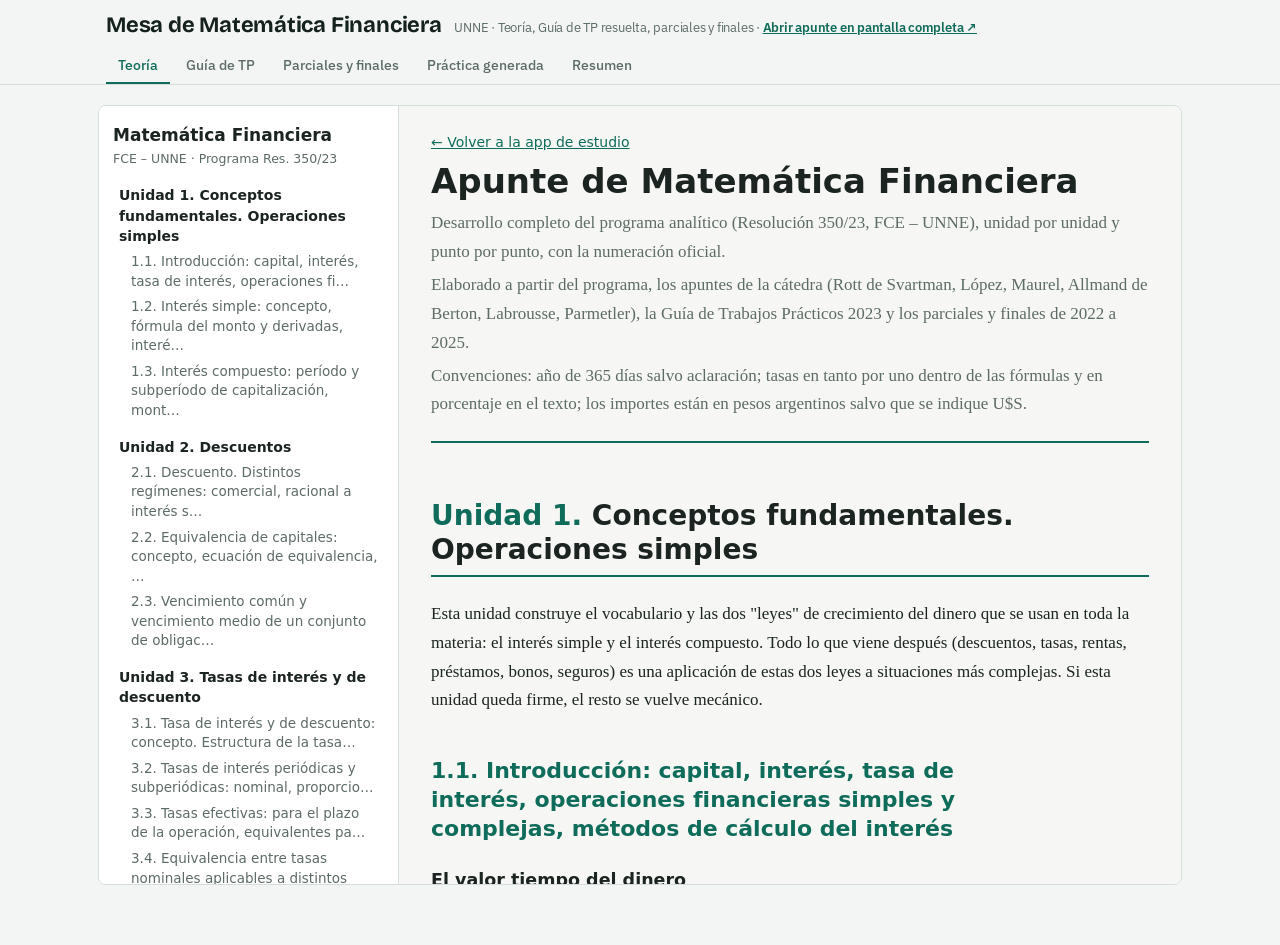
==== commit ae4cdfa4: "Matemática Financiera: Teoría muestra el apunte completo; teoría corta pasa a Resumen Co-Authored-By" ====
--- a/matematica-financiera/index.html
+++ b/matematica-financiera/index.html
@@ -99,23 +99,31 @@
 .exam[open]>summary{margin-bottom:8px}
 .src{font-size:13px;color:var(--muted)}
 .xq{border-top:1px solid var(--line);padding-top:10px;margin-top:10px}
+.apunte-frame{display:block;width:100%;height:calc(100vh - 120px);min-height:520px;border:1px solid var(--line);border-radius:8px;background:var(--surface)}
+section#teoria{margin-inline:-8px}
 @media (max-width:760px){.split{grid-template-columns:1fr}.side{position:static;flex-direction:row;overflow-x:auto}.side button{white-space:nowrap}.row{grid-template-columns:1fr}}
 @media (prefers-reduced-motion:reduce){*{transition:none!important}}
 </style>
 
 <header><div class="hwrap">
-<h1>Mesa de Matemática Financiera <small>UNNE · Teoría, Guía de TP resuelta, parciales y finales · <a href="apunte.html" style="color:var(--accent);font-weight:600">Apunte completo →</a></small></h1>
+<h1>Mesa de Matemática Financiera <small>UNNE · Teoría, Guía de TP resuelta, parciales y finales · <a href="apunte.html" target="_blank" style="color:var(--accent);font-weight:600">Abrir apunte en pantalla completa ↗</a></small></h1>
 <nav role="tablist" id="tabs">
   <button data-t="teoria" aria-selected="true">Teoría</button>
 
   <button data-t="guia">Guía de TP</button>
   <button data-t="examenes">Parciales y finales</button>
   <button data-t="practica">Práctica generada</button>
+  <button data-t="resumen">Resumen</button>
 </nav></div></header>
 
 <main>
-<!-- TEORÍA -->
+<!-- TEORÍA: apunte completo -->
 <section id="teoria">
+  <iframe src="apunte.html" title="Apunte completo de Matemática Financiera" class="apunte-frame"></iframe>
+</section>
+
+<!-- RESUMEN -->
+<section id="resumen" hidden>
   <div class="split">
     <div class="side" id="unitNav"></div>
     <div class="theory" id="unitBody"></div>
